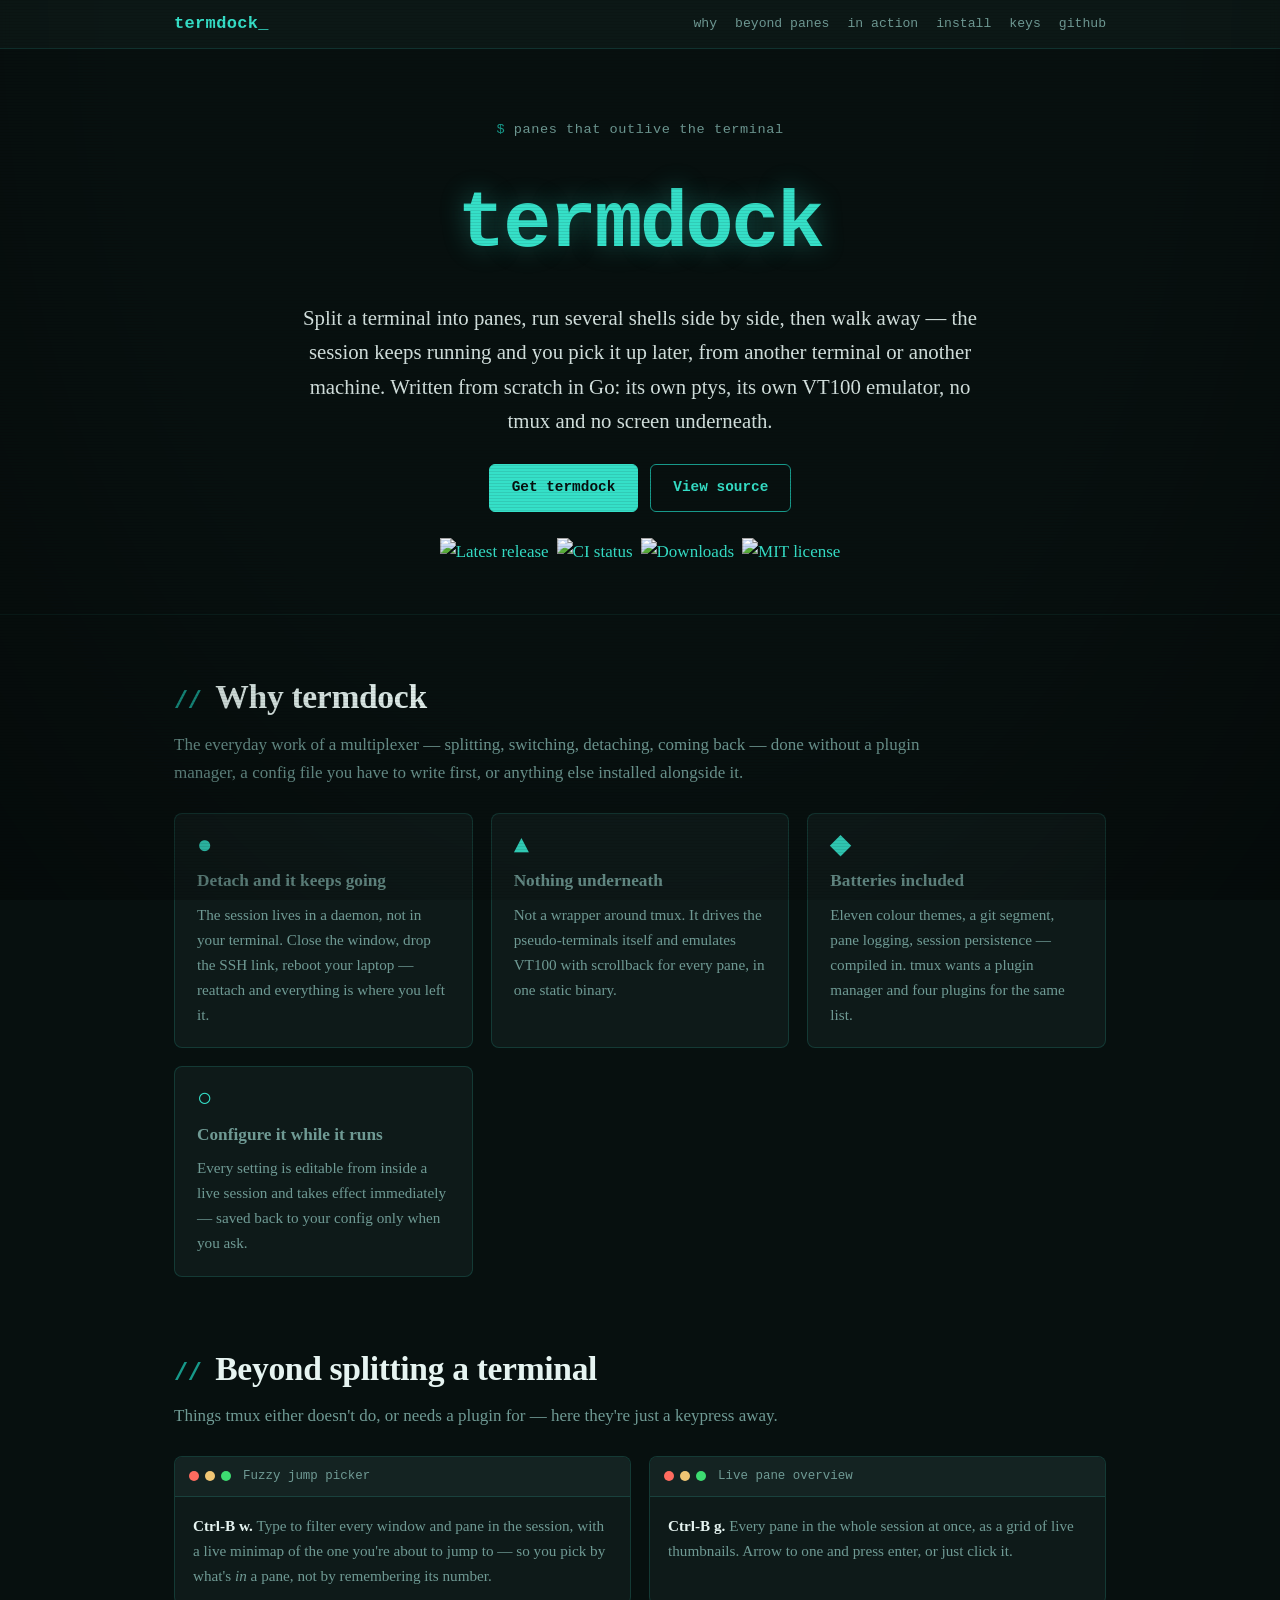
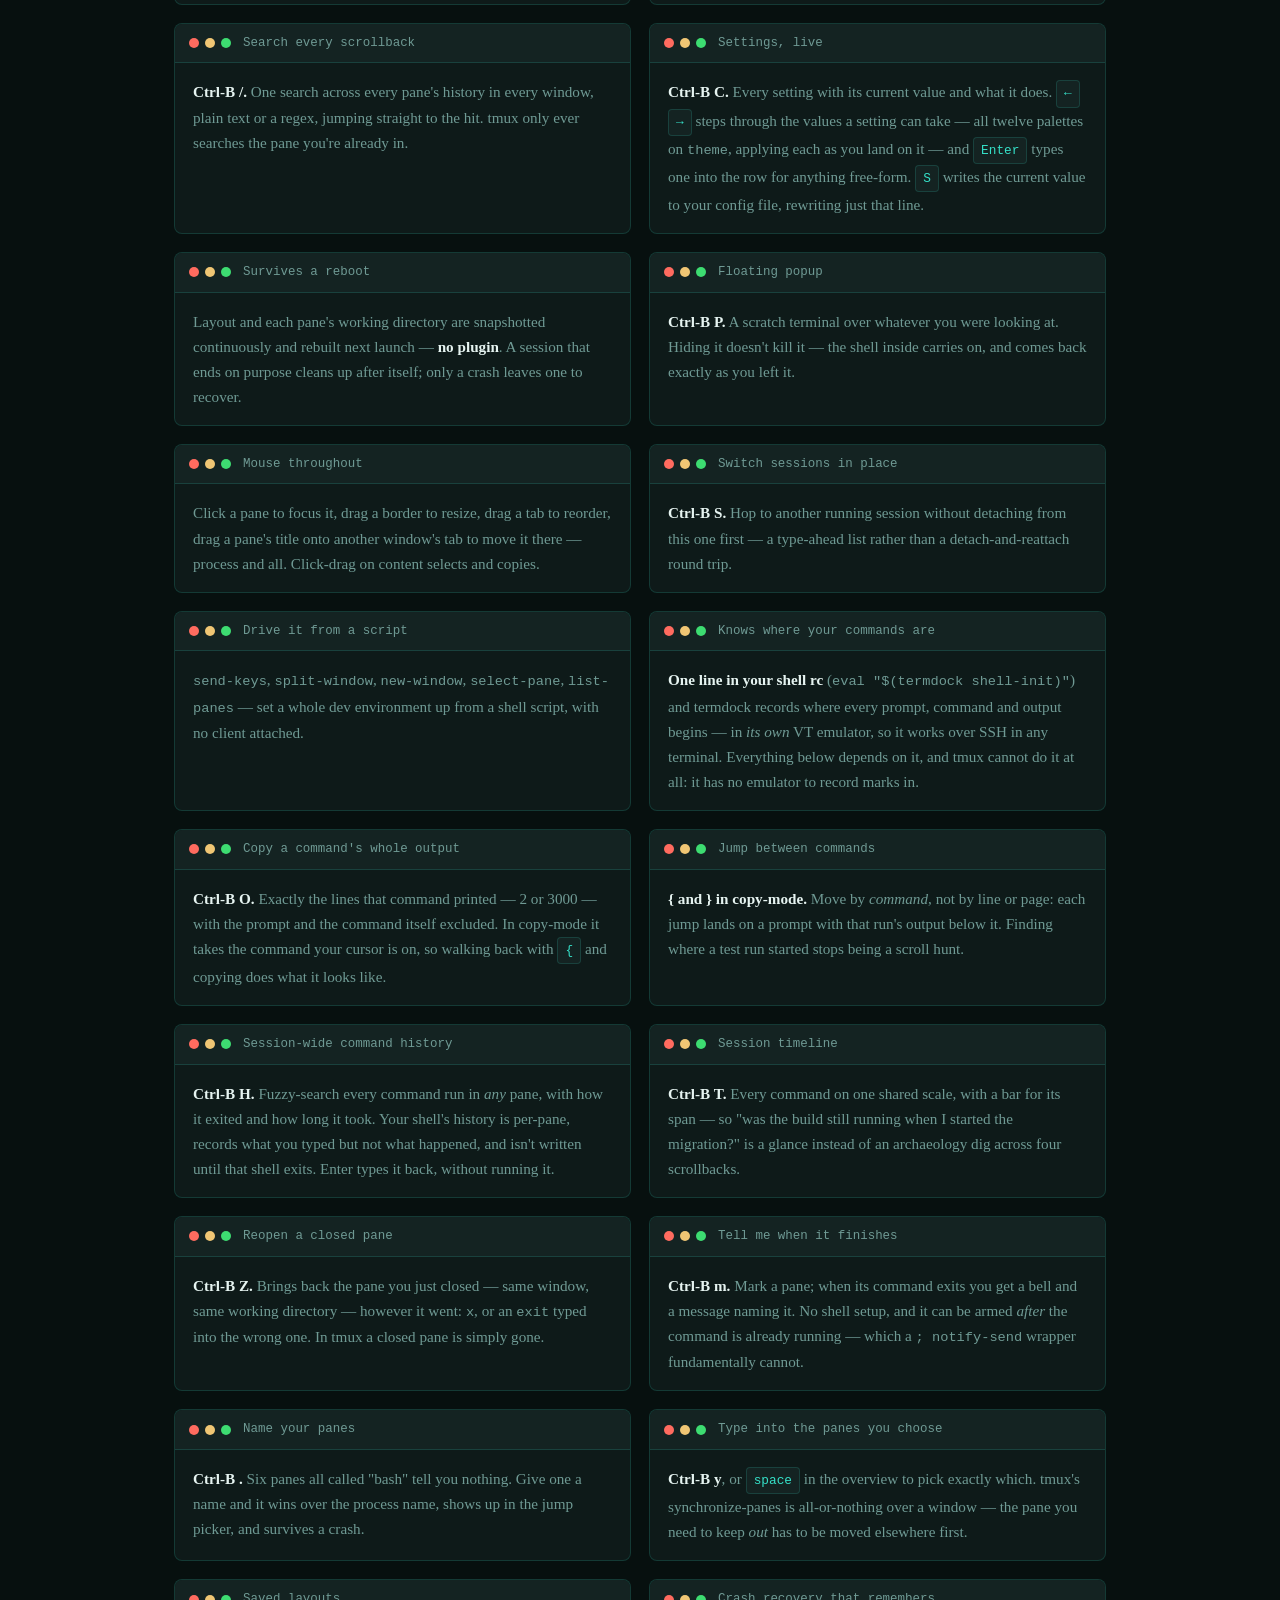
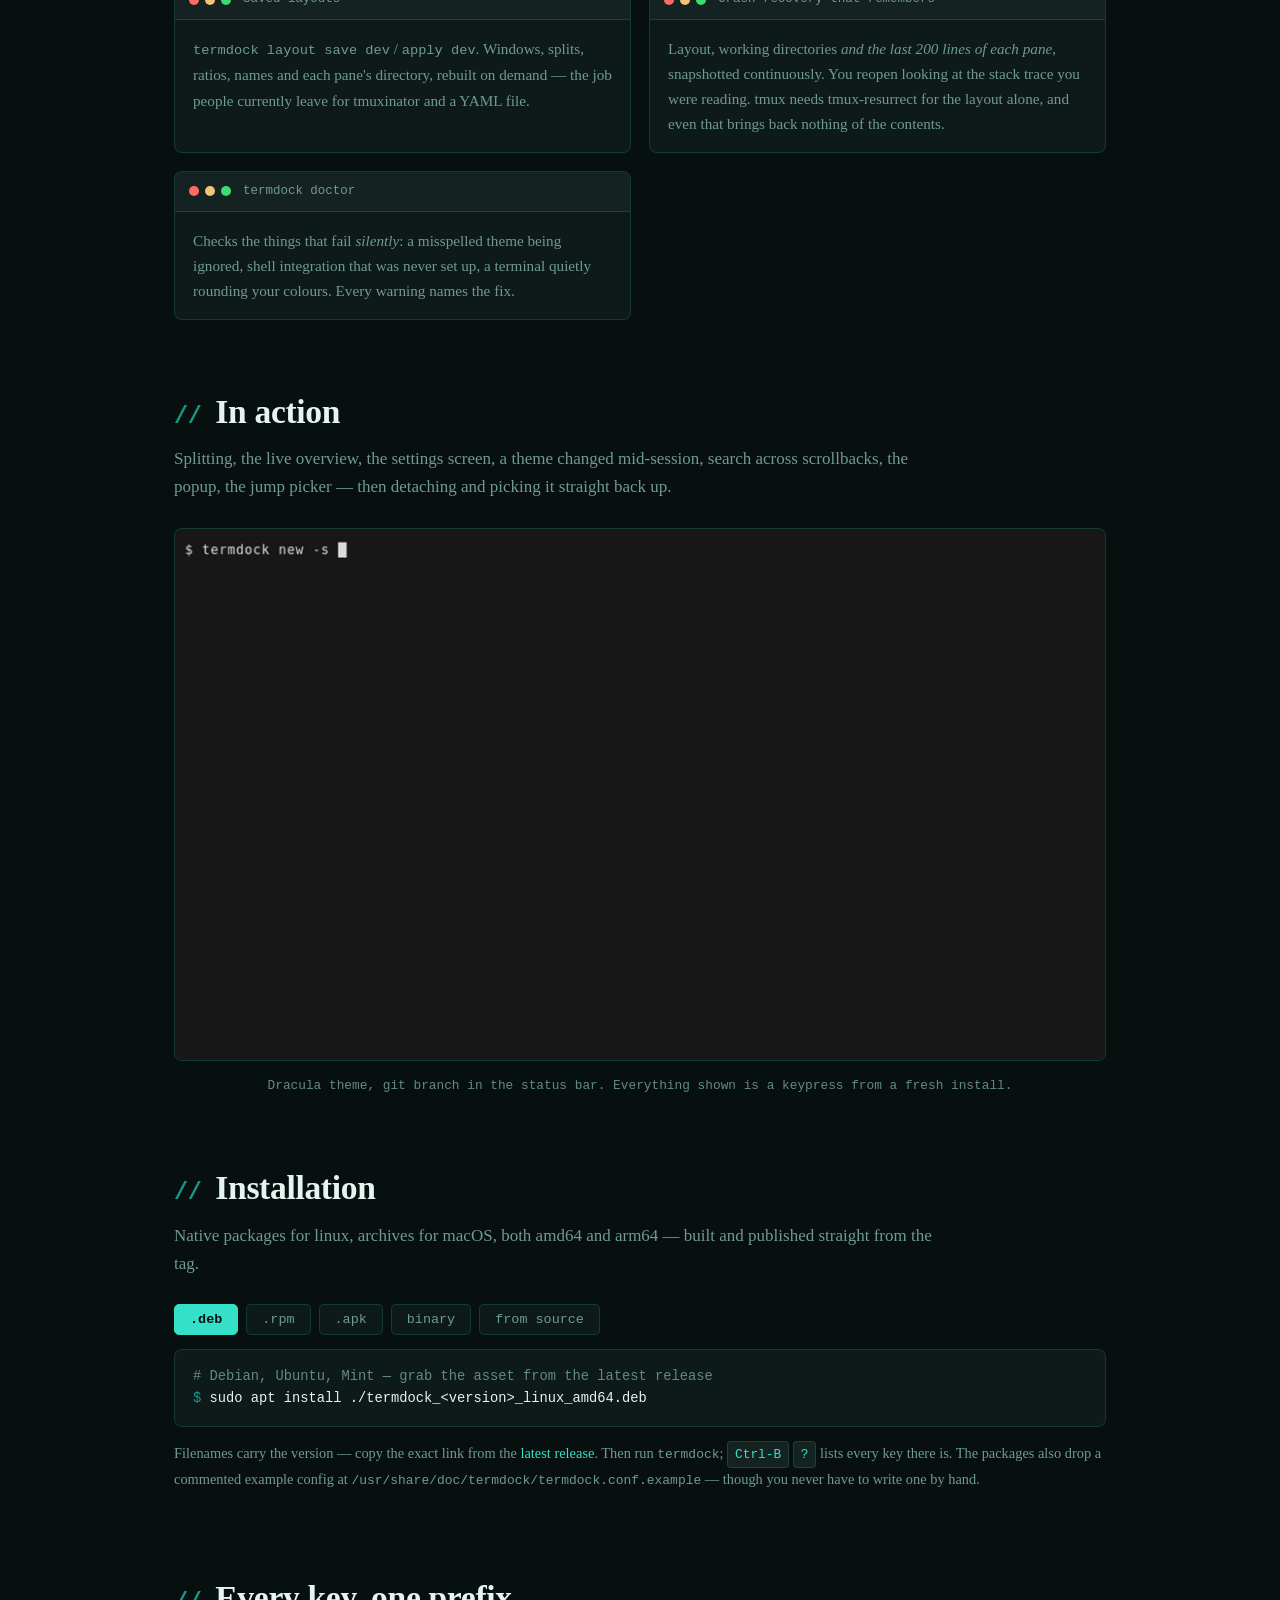
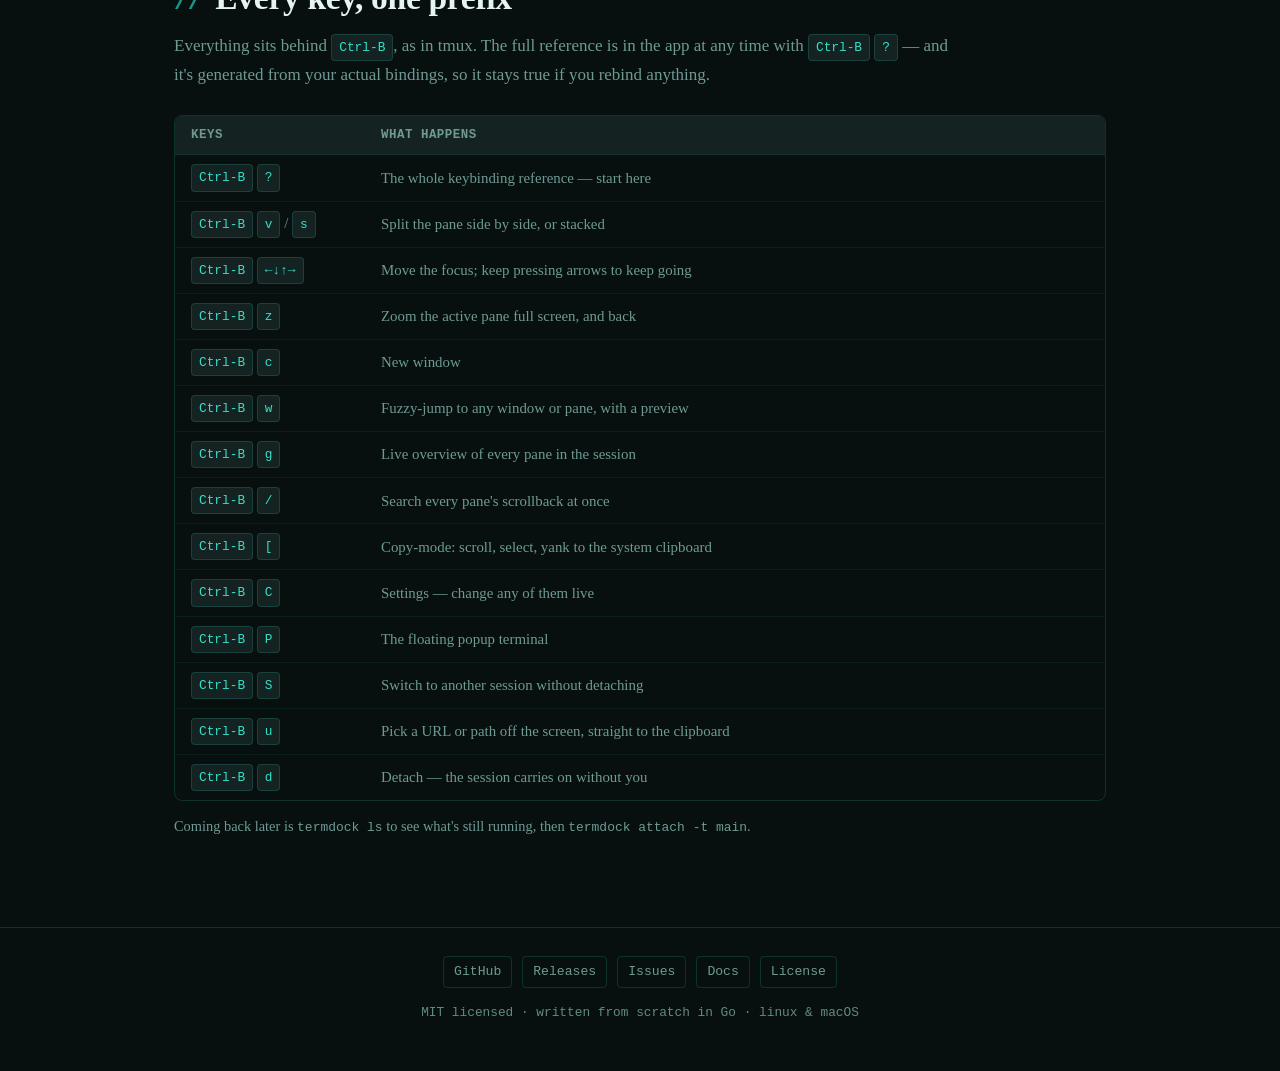
==== docs/index.html @ 96092d39 "Drop the whale, and document everything in the site as well as the README The favicon was 🐳, which i" ====
<!doctype html>
<html lang="en">
<head>
<meta charset="utf-8">
<meta name="viewport" content="width=device-width, initial-scale=1">
<title>termdock — panes that outlive the terminal</title>
<meta name="description" content="A terminal multiplexer in the tmux/screen tradition, written from scratch in Go. Split into panes, detach, reattach from anywhere — with a fuzzy pane picker, a live overview, search across every scrollback and settings you can change while it runs.">
<meta property="og:title" content="termdock">
<meta property="og:description" content="Panes that outlive the terminal. A multiplexer written from scratch in Go — no tmux, no screen.">
<meta property="og:type" content="website">
<meta property="og:url" content="https://padovanl.github.io/termdock/">
<meta property="og:image" content="https://padovanl.github.io/termdock/demo.gif">
<meta name="theme-color" content="#07100f">
<!-- A pane layout, drawn the way termdock draws one: an outer border,
     one vertical split, one horizontal split in the right half. Replaces
     the whale, which is Docker's mark and not ours to borrow. -->
<link rel="icon" href="data:image/svg+xml,<svg xmlns='http://www.w3.org/2000/svg' viewBox='0 0 32 32'><rect x='2.5' y='2.5' width='27' height='27' rx='3' fill='none' stroke='%2335e0c8' stroke-width='2.4'/><path d='M16 3.5 V28.5 M16 13 H28.5' stroke='%2335e0c8' stroke-width='2.4' stroke-linecap='round'/></svg>">
<style>
  :root {
    --ink: #07100f;
    --ink-raised: #0e1a19;
    --ink-raised-2: #142322;
    --parchment: #e6f4f1;
    --rust: #6f9a94;
    --rust-dim: #628a85;
    /* The tube. pkgtui's is amber (#ffb000); this one is the other
       classic phosphor, and matches termdock's own default accent. */
    --phosphor: #35e0c8;
    --phosphor-dim: #17998a;
    --hairline: rgba(53, 224, 200, 0.16);
    --hairline-soft: rgba(53, 224, 200, 0.07);
    --term-green: #3ddc71;
    --term-yellow: #f0c674;
    --term-red: #ff6b5f;
    --term-purple: #bd93f9;
    --mono: ui-monospace, "SF Mono", "Cascadia Code", "JetBrains Mono", "Fira Code", Consolas, "Liberation Mono", Menlo, monospace;
    --serif: "Iowan Old Style", "Palatino Linotype", "Book Antiqua", Georgia, "Liberation Serif", serif;
  }

  * { box-sizing: border-box; }
  html { -webkit-text-size-adjust: 100%; scroll-behavior: smooth; }
  body {
    margin: 0;
    background: var(--ink);
    color: var(--parchment);
    font-family: var(--serif);
    font-size: 17px;
    line-height: 1.65;
    overflow-x: hidden;
  }

  /* Scanlines and a vignette, over everything, catching nothing. */
  .crt-veil {
    position: fixed;
    inset: 0;
    pointer-events: none;
    z-index: 50;
    background:
      repeating-linear-gradient(to bottom, rgba(0,0,0,0.09) 0px, rgba(0,0,0,0.09) 1px, transparent 1px, transparent 3px),
      radial-gradient(ellipse at 50% 0%, transparent 55%, rgba(0,0,0,0.35) 100%);
    mix-blend-mode: multiply;
  }
  @media (prefers-reduced-motion: reduce) { html { scroll-behavior: auto; } }

  a { color: var(--phosphor); text-decoration: none; }
  a:hover { text-decoration: underline; }
  .wrap { max-width: 980px; margin: 0 auto; padding: 0 24px; }

  /* --- topbar --- */
  .topbar {
    position: sticky; top: 0; z-index: 40;
    background: rgba(14, 26, 25, .88);
    border-bottom: 1px solid var(--hairline);
    backdrop-filter: blur(6px);
  }
  .topbar-inner {
    max-width: 980px; margin: 0 auto; padding: 10px 24px;
    display: flex; align-items: center; gap: 20px;
  }
  .brand { font-family: var(--mono); font-weight: 700; color: var(--phosphor); letter-spacing: .02em; }
  .brand .cursor { animation: blink 1.2s steps(1) infinite; }
  @keyframes blink { 50% { opacity: 0; } }
  @media (prefers-reduced-motion: reduce) { .brand .cursor { animation: none; } }
  .navlinks { display: flex; gap: 18px; margin-left: auto; flex-wrap: wrap; }
  .navlinks a { font-family: var(--mono); font-size: .82rem; color: var(--rust); }
  .navlinks a:hover { color: var(--phosphor); text-decoration: none; }
  @media (max-width: 620px) { .navlinks a[data-optional] { display: none; } }

  /* --- hero --- */
  .hero { padding: 70px 0 48px; border-bottom: 1px solid var(--hairline-soft); }
  .hero-inner { max-width: 980px; margin: 0 auto; padding: 0 24px; text-align: center; }
  .eyebrow {
    font-family: var(--mono); color: var(--rust);
    font-size: .85rem; letter-spacing: .04em; margin: 0 0 18px;
  }
  .eyebrow::before { content: "$ "; color: var(--phosphor-dim); }
  h1 {
    font-family: var(--mono);
    font-size: clamp(3rem, 11vw, 5rem);
    margin: 0 0 .12em; letter-spacing: -.03em; font-weight: 700;
    color: var(--phosphor);
    text-shadow: 0 0 26px rgba(53, 224, 200, .35);
  }
  .hero-lede {
    font-size: clamp(1.05rem, 2.4vw, 1.3rem);
    color: var(--parchment); opacity: .92;
    max-width: 34em; margin: 0 auto 26px;
  }
  .cta { display: flex; gap: 12px; justify-content: center; flex-wrap: wrap; margin-bottom: 26px; }
  .btn {
    font-family: var(--mono); font-size: .9rem; font-weight: 600;
    padding: 11px 22px; border-radius: 6px; border: 1px solid var(--phosphor-dim);
    display: inline-block;
  }
  .btn.primary { background: var(--phosphor); color: var(--ink); border-color: var(--phosphor); }
  .btn.primary:hover { filter: brightness(1.12); text-decoration: none; }
  .btn.secondary { color: var(--phosphor); background: transparent; }
  .btn.secondary:hover { background: var(--hairline-soft); text-decoration: none; }
  .chips { display: flex; gap: 8px; justify-content: center; flex-wrap: wrap; }
  .chips img { height: 20px; }

  /* --- sections --- */
  .section { padding: 54px 0 10px; }
  h2 {
    font-family: var(--serif); font-size: clamp(1.6rem, 4vw, 2.1rem);
    margin: 0 0 6px; letter-spacing: -.01em;
  }
  h2::before { content: "// "; font-family: var(--mono); color: var(--phosphor-dim); font-size: .7em; }
  .section-lede { color: var(--rust); margin: 0 0 26px; max-width: 46em; }

  .cards { display: grid; grid-template-columns: repeat(auto-fit, minmax(260px, 1fr)); gap: 18px; }
  .card {
    background: var(--ink-raised); border: 1px solid var(--hairline);
    border-radius: 8px; padding: 20px 22px;
  }
  .card h3 { font-family: var(--mono); font-size: 1.6rem; margin: 0 0 8px; color: var(--phosphor); line-height: 1; }
  .card .card-title { font-family: var(--serif); font-size: 1.08rem; font-weight: 700; margin: 0 0 6px; }
  .card p { margin: 0; font-size: .95rem; color: var(--rust); }

  /* --- terminal windows --- */
  .feature-grid { display: grid; grid-template-columns: repeat(auto-fit, minmax(300px, 1fr)); gap: 18px; }
  .feature-window {
    background: var(--ink-raised); border: 1px solid var(--hairline);
    border-radius: 8px; overflow: hidden;
  }
  .term-titlebar {
    display: flex; align-items: center; gap: 8px;
    padding: 9px 14px; background: var(--ink-raised-2);
    border-bottom: 1px solid var(--hairline);
    font-family: var(--mono); font-size: .78rem; color: var(--rust);
  }
  .term-dots { display: flex; gap: 6px; margin-right: 4px; }
  .term-dots i { width: 10px; height: 10px; border-radius: 50%; display: block; }
  .term-dots i:nth-child(1) { background: var(--term-red); }
  .term-dots i:nth-child(2) { background: var(--term-yellow); }
  .term-dots i:nth-child(3) { background: var(--term-green); }
  .feature-window-body { padding: 16px 18px; font-size: .95rem; color: var(--rust); }
  .feature-window-body strong { color: var(--parchment); font-weight: 600; }

  /* --- demo --- */
  .demo-frame {
    background: var(--ink-raised); border: 1px solid var(--hairline);
    border-radius: 8px; overflow: hidden; margin-bottom: 14px;
  }
  .demo-frame img { width: 100%; height: auto; display: block; }
  .demo-caption { font-family: var(--mono); font-size: .8rem; color: var(--rust-dim); text-align: center; margin: 0; }

  /* --- install --- */
  .install-tabs { display: flex; gap: 8px; flex-wrap: wrap; margin-bottom: 14px; }
  .install-tab {
    font-family: var(--mono); font-size: .84rem;
    padding: 7px 15px; border-radius: 5px; cursor: pointer;
    background: var(--ink-raised); color: var(--rust);
    border: 1px solid var(--hairline);
  }
  .install-tab:hover { color: var(--phosphor); }
  .install-tab[aria-selected="true"] { background: var(--phosphor); color: var(--ink); border-color: var(--phosphor); font-weight: 700; }
  .install-tab:focus-visible { outline: 2px solid var(--phosphor); outline-offset: 3px; }
  .install-panel {
    background: var(--ink-raised); border: 1px solid var(--hairline);
    border-radius: 8px; overflow: hidden;
  }
  .install-panel[hidden] { display: none; }
  pre {
    margin: 0; padding: 16px 18px; overflow-x: auto;
    font-family: var(--mono); font-size: .86rem; line-height: 1.6;
    color: var(--parchment);
  }
  pre .comment { color: var(--rust-dim); }
  pre .prompt { color: var(--phosphor-dim); }
  code { font-family: var(--mono); font-size: .9em; }
  .install-note { font-size: .9rem; color: var(--rust); margin-top: 14px; }

  /* --- keys --- */
  .keys { border: 1px solid var(--hairline); border-radius: 8px; overflow: hidden; }
  table { border-collapse: collapse; width: 100%; font-size: .93rem; }
  th, td { text-align: left; padding: 9px 16px; border-bottom: 1px solid var(--hairline-soft); }
  th { background: var(--ink-raised-2); font-family: var(--mono); font-size: .78rem; color: var(--rust); font-weight: 600; letter-spacing: .04em; text-transform: uppercase; }
  tr:last-child td { border-bottom: 0; }
  td:first-child { width: 190px; white-space: nowrap; }
  td { color: var(--rust); }
  .k {
    font-family: var(--mono); font-size: .8rem;
    background: var(--ink-raised-2); color: var(--phosphor);
    border: 1px solid var(--hairline); border-radius: 4px;
    padding: 2px 7px; display: inline-block;
  }
  .keys-scroll { overflow-x: auto; }

  /* --- footer --- */
  footer { margin-top: 64px; border-top: 1px solid var(--hairline); padding: 28px 0 48px; text-align: center; }
  .foot-chips { display: flex; gap: 10px; justify-content: center; flex-wrap: wrap; margin-bottom: 14px; }
  .foot-chip {
    font-family: var(--mono); font-size: .82rem; color: var(--rust);
    padding: 4px 10px; border-radius: 4px; border: 1px solid var(--hairline);
  }
  .foot-chip:hover { color: var(--phosphor); text-decoration: none; }
  .foot-note { font-family: var(--mono); font-size: .8rem; color: var(--rust-dim); margin: 0; }
</style>
</head>
<body>
<div class="crt-veil" aria-hidden="true"></div>

<header class="topbar">
  <div class="topbar-inner">
    <span class="brand">termdock<span class="cursor">_</span></span>
    <nav class="navlinks">
      <a href="#why">why</a>
      <a href="#beyond" data-optional>beyond panes</a>
      <a href="#action">in action</a>
      <a href="#install">install</a>
      <a href="#keys" data-optional>keys</a>
      <a href="https://github.com/padovanl/termdock">github</a>
    </nav>
  </div>
</header>

<header class="hero">
  <div class="hero-inner">
    <p class="eyebrow">panes that outlive the terminal</p>
    <h1>termdock</h1>
    <p class="hero-lede">
      Split a terminal into panes, run several shells side by side, then walk
      away — the session keeps running and you pick it up later, from another
      terminal or another machine. Written from scratch in Go: its own ptys,
      its own VT100 emulator, no tmux and no screen underneath.
    </p>
    <div class="cta">
      <a class="btn primary" href="#install">Get termdock</a>
      <a class="btn secondary" href="https://github.com/padovanl/termdock">View source</a>
    </div>
    <div class="chips">
      <a href="https://github.com/padovanl/termdock/releases/latest"><img src="https://img.shields.io/github/v/release/padovanl/termdock?label=release&color=35e0c8&labelColor=0e1a19" alt="Latest release"></a>
      <a href="https://github.com/padovanl/termdock/actions/workflows/ci.yml"><img src="https://img.shields.io/github/actions/workflow/status/padovanl/termdock/ci.yml?branch=master&label=ci&color=35e0c8&labelColor=0e1a19" alt="CI status"></a>
      <a href="https://github.com/padovanl/termdock/releases"><img src="https://img.shields.io/github/downloads/padovanl/termdock/total?label=downloads&color=35e0c8&labelColor=0e1a19" alt="Downloads"></a>
      <a href="https://github.com/padovanl/termdock/blob/master/LICENSE"><img src="https://img.shields.io/badge/license-MIT-35e0c8?labelColor=0e1a19" alt="MIT license"></a>
    </div>
  </div>
</header>

<div class="wrap">

<section class="section" id="why">
  <h2>Why termdock</h2>
  <p class="section-lede">
    The everyday work of a multiplexer — splitting, switching, detaching,
    coming back — done without a plugin manager, a config file you have to
    write first, or anything else installed alongside it.
  </p>
  <div class="cards">
    <div class="card">
      <h3>●</h3>
      <p class="card-title">Detach and it keeps going</p>
      <p>The session lives in a daemon, not in your terminal. Close the window, drop the SSH link, reboot your laptop — reattach and everything is where you left it.</p>
    </div>
    <div class="card">
      <h3>▲</h3>
      <p class="card-title">Nothing underneath</p>
      <p>Not a wrapper around tmux. It drives the pseudo-terminals itself and emulates VT100 with scrollback for every pane, in one static binary.</p>
    </div>
    <div class="card">
      <h3>◆</h3>
      <p class="card-title">Batteries included</p>
      <p>Eleven colour themes, a git segment, pane logging, session persistence — compiled in. tmux wants a plugin manager and four plugins for the same list.</p>
    </div>
    <div class="card">
      <h3>○</h3>
      <p class="card-title">Configure it while it runs</p>
      <p>Every setting is editable from inside a live session and takes effect immediately — saved back to your config only when you ask.</p>
    </div>
  </div>
</section>

<section class="section" id="beyond">
  <h2>Beyond splitting a terminal</h2>
  <p class="section-lede">
    Things tmux either doesn't do, or needs a plugin for — here they're just
    a keypress away.
  </p>
  <div class="feature-grid">

    <div class="feature-window">
      <div class="term-titlebar"><span class="term-dots"><i></i><i></i><i></i></span>Fuzzy jump picker</div>
      <div class="feature-window-body">
        <strong>Ctrl-B w.</strong> Type to filter every window and pane in the
        session, with a live minimap of the one you're about to jump to —
        so you pick by what's <em>in</em> a pane, not by remembering its number.
      </div>
    </div>

    <div class="feature-window">
      <div class="term-titlebar"><span class="term-dots"><i></i><i></i><i></i></span>Live pane overview</div>
      <div class="feature-window-body">
        <strong>Ctrl-B g.</strong> Every pane in the whole session at once, as
        a grid of live thumbnails. Arrow to one and press enter, or just click it.
      </div>
    </div>

    <div class="feature-window">
      <div class="term-titlebar"><span class="term-dots"><i></i><i></i><i></i></span>Search every scrollback</div>
      <div class="feature-window-body">
        <strong>Ctrl-B /.</strong> One search across every pane's history in
        every window, plain text or a regex, jumping straight to the hit.
        tmux only ever searches the pane you're already in.
      </div>
    </div>

    <div class="feature-window">
      <div class="term-titlebar"><span class="term-dots"><i></i><i></i><i></i></span>Settings, live</div>
      <div class="feature-window-body">
        <strong>Ctrl-B C.</strong> Every setting with its current value and
        what it does. <span class="k">←</span><span class="k">→</span> steps
        through the values a setting can take — all twelve palettes on
        <code>theme</code>, applying each as you land on it — and
        <span class="k">Enter</span> types one into the row for anything
        free-form. <span class="k">S</span> writes the current value to your
        config file, rewriting just that line.
      </div>
    </div>

    <div class="feature-window">
      <div class="term-titlebar"><span class="term-dots"><i></i><i></i><i></i></span>Survives a reboot</div>
      <div class="feature-window-body">
        Layout and each pane's working directory are snapshotted continuously
        and rebuilt next launch — <strong>no plugin</strong>. A session that
        ends on purpose cleans up after itself; only a crash leaves one to recover.
      </div>
    </div>

    <div class="feature-window">
      <div class="term-titlebar"><span class="term-dots"><i></i><i></i><i></i></span>Floating popup</div>
      <div class="feature-window-body">
        <strong>Ctrl-B P.</strong> A scratch terminal over whatever you were
        looking at. Hiding it doesn't kill it — the shell inside carries on,
        and comes back exactly as you left it.
      </div>
    </div>

    <div class="feature-window">
      <div class="term-titlebar"><span class="term-dots"><i></i><i></i><i></i></span>Mouse throughout</div>
      <div class="feature-window-body">
        Click a pane to focus it, drag a border to resize, drag a tab to
        reorder, drag a pane's title onto another window's tab to move it
        there — process and all. Click-drag on content selects and copies.
      </div>
    </div>

    <div class="feature-window">
      <div class="term-titlebar"><span class="term-dots"><i></i><i></i><i></i></span>Switch sessions in place</div>
      <div class="feature-window-body">
        <strong>Ctrl-B S.</strong> Hop to another running session without
        detaching from this one first — a type-ahead list rather than a
        detach-and-reattach round trip.
      </div>
    </div>

    <div class="feature-window">
      <div class="term-titlebar"><span class="term-dots"><i></i><i></i><i></i></span>Drive it from a script</div>
      <div class="feature-window-body">
        <code>send-keys</code>, <code>split-window</code>,
        <code>new-window</code>, <code>select-pane</code>,
        <code>list-panes</code> — set a whole dev environment up from a shell
        script, with no client attached.
      </div>
    </div>

    <div class="feature-window">
      <div class="term-titlebar"><span class="term-dots"><i></i><i></i><i></i></span>Knows where your commands are</div>
      <div class="feature-window-body">
        <strong>One line in your shell rc</strong> (<code>eval "$(termdock shell-init)"</code>)
        and termdock records where every prompt, command and output begins —
        in <em>its own</em> VT emulator, so it works over SSH in any terminal.
        Everything below depends on it, and tmux cannot do it at all: it has
        no emulator to record marks in.
      </div>
    </div>

    <div class="feature-window">
      <div class="term-titlebar"><span class="term-dots"><i></i><i></i><i></i></span>Copy a command's whole output</div>
      <div class="feature-window-body">
        <strong>Ctrl-B O.</strong> Exactly the lines that command printed —
        2 or 3000 — with the prompt and the command itself excluded. In
        copy-mode it takes the command your cursor is on, so walking back
        with <span class="k">{</span> and copying does what it looks like.
      </div>
    </div>

    <div class="feature-window">
      <div class="term-titlebar"><span class="term-dots"><i></i><i></i><i></i></span>Jump between commands</div>
      <div class="feature-window-body">
        <strong>{ and } in copy-mode.</strong> Move by <em>command</em>, not by
        line or page: each jump lands on a prompt with that run's output
        below it. Finding where a test run started stops being a scroll hunt.
      </div>
    </div>

    <div class="feature-window">
      <div class="term-titlebar"><span class="term-dots"><i></i><i></i><i></i></span>Session-wide command history</div>
      <div class="feature-window-body">
        <strong>Ctrl-B H.</strong> Fuzzy-search every command run in <em>any</em>
        pane, with how it exited and how long it took. Your shell's history is
        per-pane, records what you typed but not what happened, and isn't
        written until that shell exits. Enter types it back, without running it.
      </div>
    </div>

    <div class="feature-window">
      <div class="term-titlebar"><span class="term-dots"><i></i><i></i><i></i></span>Session timeline</div>
      <div class="feature-window-body">
        <strong>Ctrl-B T.</strong> Every command on one shared scale, with a bar
        for its span — so "was the build still running when I started the
        migration?" is a glance instead of an archaeology dig across four
        scrollbacks.
      </div>
    </div>

    <div class="feature-window">
      <div class="term-titlebar"><span class="term-dots"><i></i><i></i><i></i></span>Reopen a closed pane</div>
      <div class="feature-window-body">
        <strong>Ctrl-B Z.</strong> Brings back the pane you just closed — same
        window, same working directory — however it went: <code>x</code>, or
        an <code>exit</code> typed into the wrong one. In tmux a closed pane
        is simply gone.
      </div>
    </div>

    <div class="feature-window">
      <div class="term-titlebar"><span class="term-dots"><i></i><i></i><i></i></span>Tell me when it finishes</div>
      <div class="feature-window-body">
        <strong>Ctrl-B m.</strong> Mark a pane; when its command exits you get a
        bell and a message naming it. No shell setup, and it can be armed
        <em>after</em> the command is already running — which a
        <code>; notify-send</code> wrapper fundamentally cannot.
      </div>
    </div>

    <div class="feature-window">
      <div class="term-titlebar"><span class="term-dots"><i></i><i></i><i></i></span>Name your panes</div>
      <div class="feature-window-body">
        <strong>Ctrl-B .</strong> Six panes all called "bash" tell you nothing.
        Give one a name and it wins over the process name, shows up in the
        jump picker, and survives a crash.
      </div>
    </div>

    <div class="feature-window">
      <div class="term-titlebar"><span class="term-dots"><i></i><i></i><i></i></span>Type into the panes you choose</div>
      <div class="feature-window-body">
        <strong>Ctrl-B y</strong>, or <span class="k">space</span> in the overview
        to pick exactly which. tmux's synchronize-panes is all-or-nothing over
        a window — the pane you need to keep <em>out</em> has to be moved
        elsewhere first.
      </div>
    </div>

    <div class="feature-window">
      <div class="term-titlebar"><span class="term-dots"><i></i><i></i><i></i></span>Saved layouts</div>
      <div class="feature-window-body">
        <code>termdock layout save dev</code> / <code>apply dev</code>. Windows,
        splits, ratios, names and each pane's directory, rebuilt on demand —
        the job people currently leave for tmuxinator and a YAML file.
      </div>
    </div>

    <div class="feature-window">
      <div class="term-titlebar"><span class="term-dots"><i></i><i></i><i></i></span>Crash recovery that remembers</div>
      <div class="feature-window-body">
        Layout, working directories <em>and the last 200 lines of each pane</em>,
        snapshotted continuously. You reopen looking at the stack trace you
        were reading. tmux needs tmux-resurrect for the layout alone, and even
        that brings back nothing of the contents.
      </div>
    </div>

    <div class="feature-window">
      <div class="term-titlebar"><span class="term-dots"><i></i><i></i><i></i></span>termdock doctor</div>
      <div class="feature-window-body">
        Checks the things that fail <em>silently</em>: a misspelled theme being
        ignored, shell integration that was never set up, a terminal quietly
        rounding your colours. Every warning names the fix.
      </div>
    </div>

  </div>
</section>

<section class="section" id="action">
  <h2>In action</h2>
  <p class="section-lede">
    Splitting, the live overview, the settings screen, a theme changed
    mid-session, search across scrollbacks, the popup, the jump picker —
    then detaching and picking it straight back up.
  </p>
  <figure class="demo-frame" style="margin:0 0 14px">
    <img src="demo.gif" width="960" height="549" alt="A termdock session: splitting into panes, the live pane overview, the settings screen, a theme changed live, scrollback search, the floating popup and the jump picker, then detaching and reattaching" loading="lazy">
  </figure>
  <p class="demo-caption">Dracula theme, git branch in the status bar. Everything shown is a keypress from a fresh install.</p>
</section>

<section class="section" id="install">
  <h2>Installation</h2>
  <p class="section-lede">
    Native packages for linux, archives for macOS, both amd64 and arm64 —
    built and published straight from the tag.
  </p>

  <div class="install-tabs" role="tablist" aria-label="Installation method">
    <button class="install-tab" role="tab" id="tab-deb" aria-controls="panel-deb" aria-selected="true">.deb</button>
    <button class="install-tab" role="tab" id="tab-rpm" aria-controls="panel-rpm" aria-selected="false">.rpm</button>
    <button class="install-tab" role="tab" id="tab-apk" aria-controls="panel-apk" aria-selected="false">.apk</button>
    <button class="install-tab" role="tab" id="tab-bin" aria-controls="panel-bin" aria-selected="false">binary</button>
    <button class="install-tab" role="tab" id="tab-src" aria-controls="panel-src" aria-selected="false">from source</button>
  </div>

  <div class="install-panel" id="panel-deb" role="tabpanel" aria-labelledby="tab-deb">
<pre><span class="comment"># Debian, Ubuntu, Mint — grab the asset from the latest release</span>
<span class="prompt">$</span> sudo apt install ./termdock_&lt;version&gt;_linux_amd64.deb</pre>
  </div>
  <div class="install-panel" id="panel-rpm" role="tabpanel" aria-labelledby="tab-rpm" hidden>
<pre><span class="comment"># Fedora, RHEL, openSUSE</span>
<span class="prompt">$</span> sudo dnf install ./termdock_&lt;version&gt;_linux_amd64.rpm</pre>
  </div>
  <div class="install-panel" id="panel-apk" role="tabpanel" aria-labelledby="tab-apk" hidden>
<pre><span class="comment"># Alpine</span>
<span class="prompt">$</span> sudo apk add --allow-untrusted ./termdock_&lt;version&gt;_linux_amd64.apk</pre>
  </div>
  <div class="install-panel" id="panel-bin" role="tabpanel" aria-labelledby="tab-bin" hidden>
<pre><span class="comment"># anything else, including macOS — one static binary, no runtime deps</span>
<span class="prompt">$</span> tar xf termdock_&lt;version&gt;_linux_amd64.tar.gz
<span class="prompt">$</span> sudo install termdock /usr/local/bin/</pre>
  </div>
  <div class="install-panel" id="panel-src" role="tabpanel" aria-labelledby="tab-src" hidden>
<pre><span class="comment"># with Go already installed</span>
<span class="prompt">$</span> go install github.com/padovanl/termdock@latest</pre>
  </div>

  <p class="install-note">
    Filenames carry the version — copy the exact link from the
    <a href="https://github.com/padovanl/termdock/releases/latest">latest release</a>.
    Then run <code>termdock</code>; <span class="k">Ctrl-B</span> <span class="k">?</span>
    lists every key there is. The packages also drop a commented example config at
    <code>/usr/share/doc/termdock/termdock.conf.example</code> — though you never
    have to write one by hand.
  </p>
</section>

<section class="section" id="keys">
  <h2>Every key, one prefix</h2>
  <p class="section-lede">
    Everything sits behind <span class="k">Ctrl-B</span>, as in tmux. The full
    reference is in the app at any time with
    <span class="k">Ctrl-B</span> <span class="k">?</span> — and it's generated
    from your actual bindings, so it stays true if you rebind anything.
  </p>
  <div class="keys keys-scroll">
    <table>
      <thead><tr><th>Keys</th><th>What happens</th></tr></thead>
      <tbody>
        <tr><td><span class="k">Ctrl-B</span> <span class="k">?</span></td><td>The whole keybinding reference — start here</td></tr>
        <tr><td><span class="k">Ctrl-B</span> <span class="k">v</span> / <span class="k">s</span></td><td>Split the pane side by side, or stacked</td></tr>
        <tr><td><span class="k">Ctrl-B</span> <span class="k">←↓↑→</span></td><td>Move the focus; keep pressing arrows to keep going</td></tr>
        <tr><td><span class="k">Ctrl-B</span> <span class="k">z</span></td><td>Zoom the active pane full screen, and back</td></tr>
        <tr><td><span class="k">Ctrl-B</span> <span class="k">c</span></td><td>New window</td></tr>
        <tr><td><span class="k">Ctrl-B</span> <span class="k">w</span></td><td>Fuzzy-jump to any window or pane, with a preview</td></tr>
        <tr><td><span class="k">Ctrl-B</span> <span class="k">g</span></td><td>Live overview of every pane in the session</td></tr>
        <tr><td><span class="k">Ctrl-B</span> <span class="k">/</span></td><td>Search every pane's scrollback at once</td></tr>
        <tr><td><span class="k">Ctrl-B</span> <span class="k">[</span></td><td>Copy-mode: scroll, select, yank to the system clipboard</td></tr>
        <tr><td><span class="k">Ctrl-B</span> <span class="k">C</span></td><td>Settings — change any of them live</td></tr>
        <tr><td><span class="k">Ctrl-B</span> <span class="k">P</span></td><td>The floating popup terminal</td></tr>
        <tr><td><span class="k">Ctrl-B</span> <span class="k">S</span></td><td>Switch to another session without detaching</td></tr>
        <tr><td><span class="k">Ctrl-B</span> <span class="k">u</span></td><td>Pick a URL or path off the screen, straight to the clipboard</td></tr>
        <tr><td><span class="k">Ctrl-B</span> <span class="k">d</span></td><td>Detach — the session carries on without you</td></tr>
      </tbody>
    </table>
  </div>
  <p class="install-note">
    Coming back later is <code>termdock ls</code> to see what's still running,
    then <code>termdock attach -t main</code>.
  </p>
</section>

</div>

<footer>
  <div class="wrap">
    <div class="foot-chips">
      <a class="foot-chip" href="https://github.com/padovanl/termdock">GitHub</a>
      <a class="foot-chip" href="https://github.com/padovanl/termdock/releases">Releases</a>
      <a class="foot-chip" href="https://github.com/padovanl/termdock/issues">Issues</a>
      <a class="foot-chip" href="https://github.com/padovanl/termdock/blob/master/README.md">Docs</a>
      <a class="foot-chip" href="https://github.com/padovanl/termdock/blob/master/LICENSE">License</a>
    </div>
    <p class="foot-note">MIT licensed · written from scratch in Go · linux &amp; macOS</p>
  </div>
</footer>

<script>
  // Tabbed install instructions. Without JS every panel but the first is
  // hidden by the markup, so the .deb one still shows — and the release
  // page linked below covers the rest.
  (function () {
    var tabs = Array.prototype.slice.call(document.querySelectorAll('.install-tab'));
    function select(tab) {
      tabs.forEach(function (t) {
        var panel = document.getElementById(t.getAttribute('aria-controls'));
        var on = t === tab;
        t.setAttribute('aria-selected', on ? 'true' : 'false');
        if (panel) { panel.hidden = !on; }
      });
    }
    tabs.forEach(function (tab, i) {
      tab.addEventListener('click', function () { select(tab); });
      tab.addEventListener('keydown', function (e) {
        var next = e.key === 'ArrowRight' ? i + 1 : e.key === 'ArrowLeft' ? i - 1 : -1;
        if (next < 0 || next >= tabs.length) { return; }
        e.preventDefault();
        tabs[next].focus();
        select(tabs[next]);
      });
    });
  })();
</script>
</body>
</html>
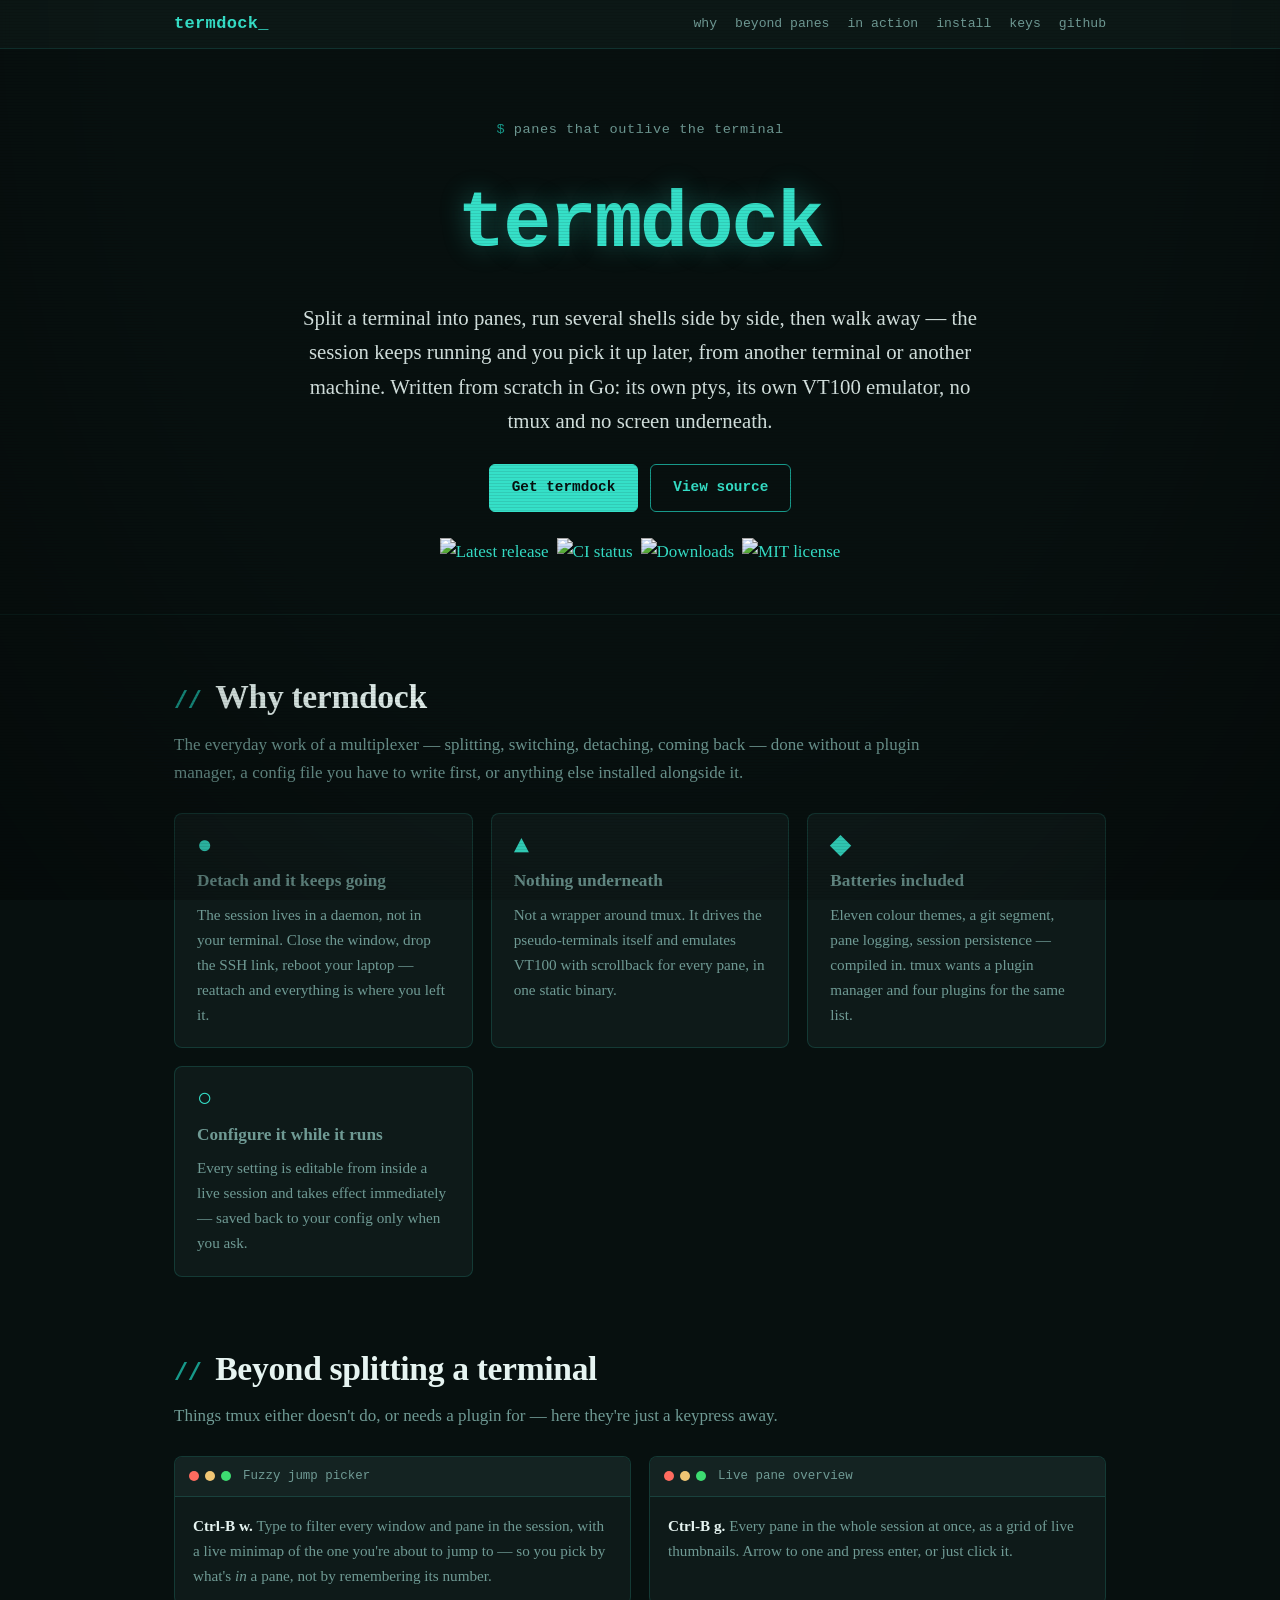
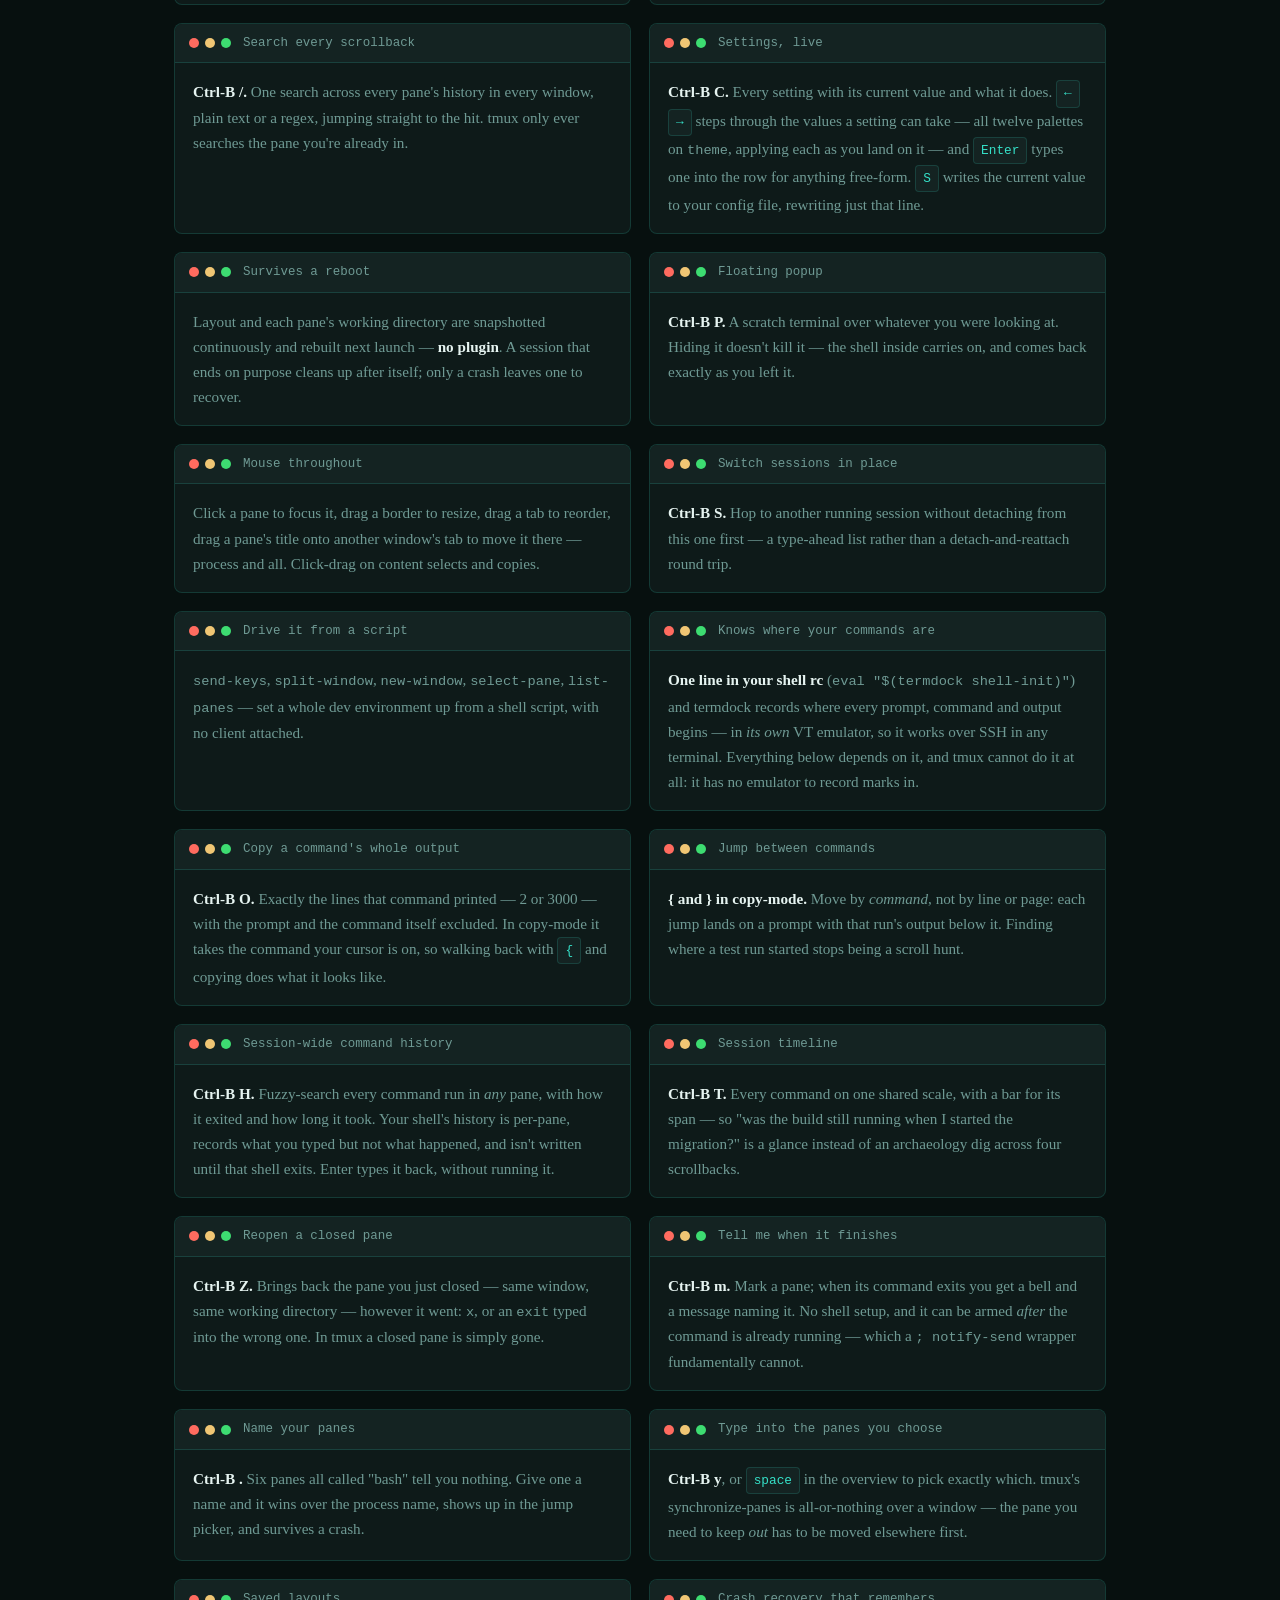
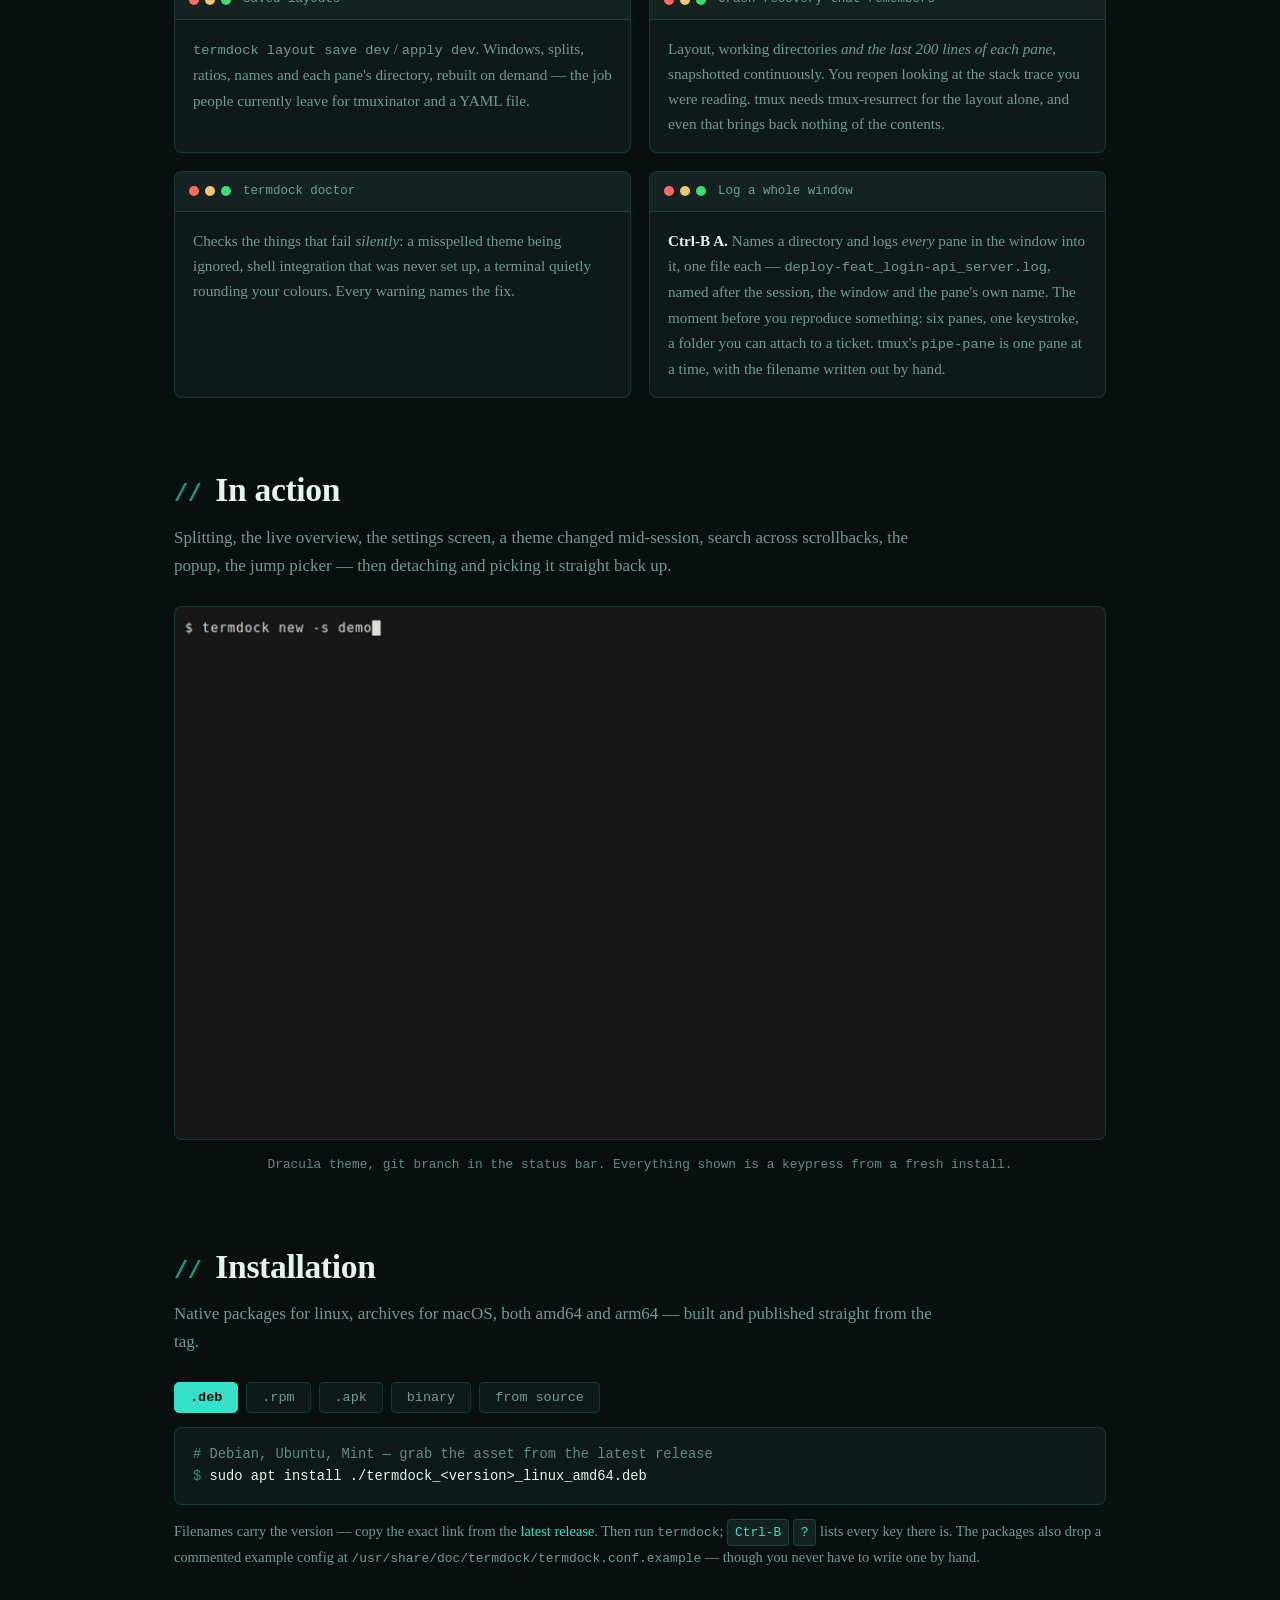
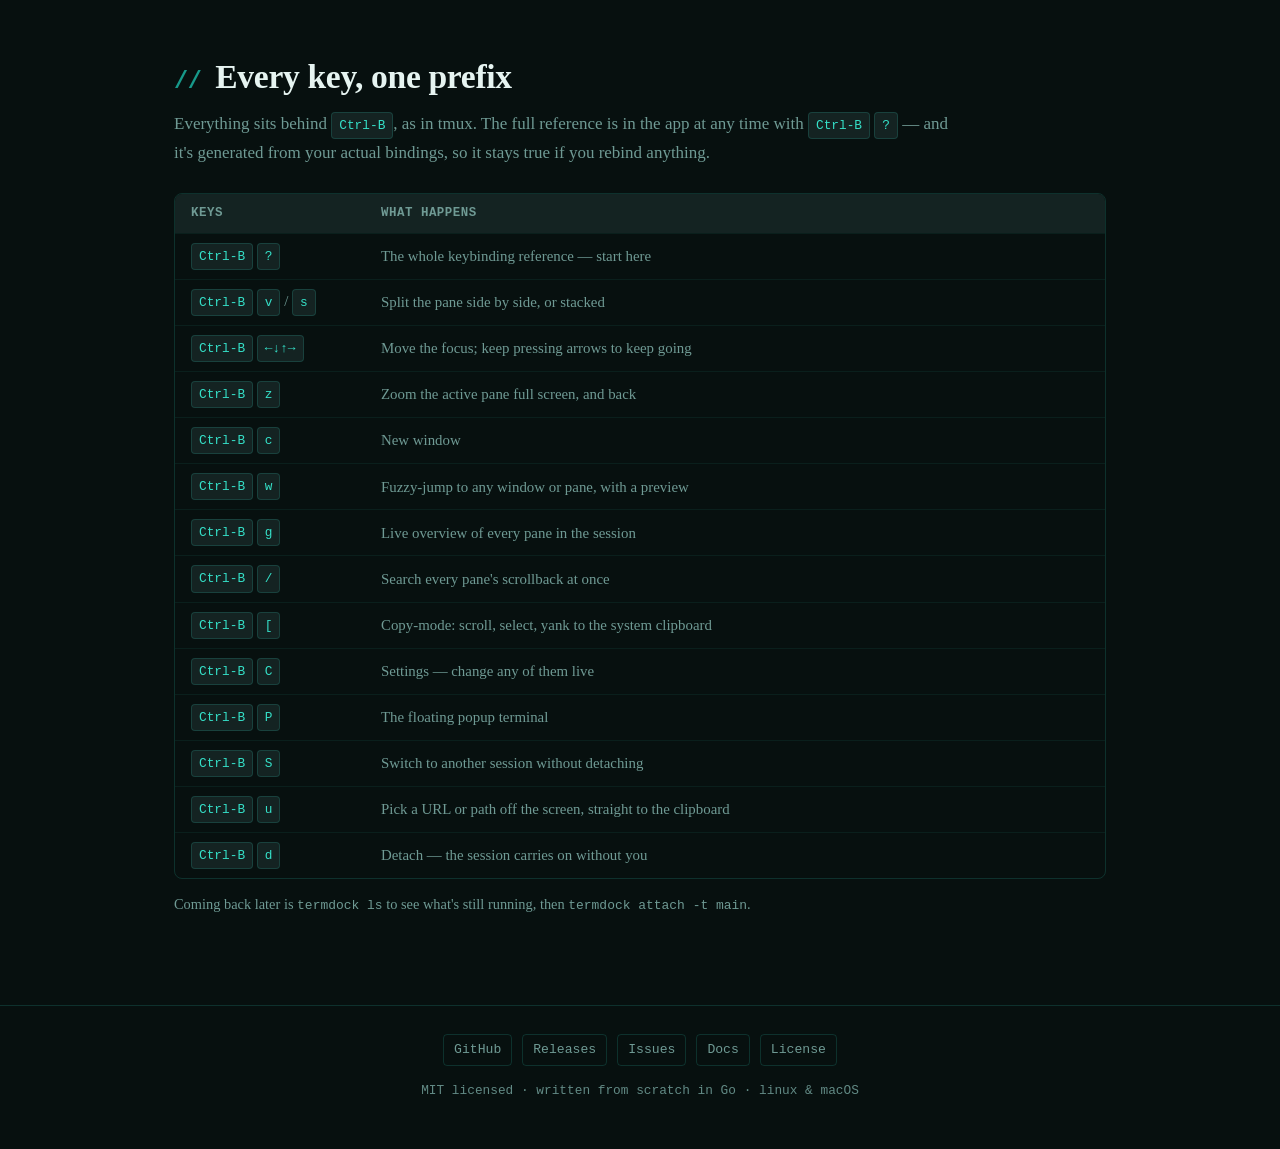
==== commit a48ad498: "Log every pane in a window at once, into a directory you name (Ctrl-B A) Ctrl-B L already logs a pan" ====
--- a/docs/index.html
+++ b/docs/index.html
@@ -501,6 +501,19 @@
       </div>
     </div>
 
+    <div class="feature-window">
+      <div class="term-titlebar"><span class="term-dots"><i></i><i></i><i></i></span>Log a whole window</div>
+      <div class="feature-window-body">
+        <strong>Ctrl-B A.</strong> Names a directory and logs <em>every</em>
+        pane in the window into it, one file each —
+        <code>deploy-feat_login-api_server.log</code>, named after the session,
+        the window and the pane's own name. The moment before you reproduce
+        something: six panes, one keystroke, a folder you can attach to a
+        ticket. tmux's <code>pipe-pane</code> is one pane at a time, with the
+        filename written out by hand.
+      </div>
+    </div>
+
   </div>
 </section>
 
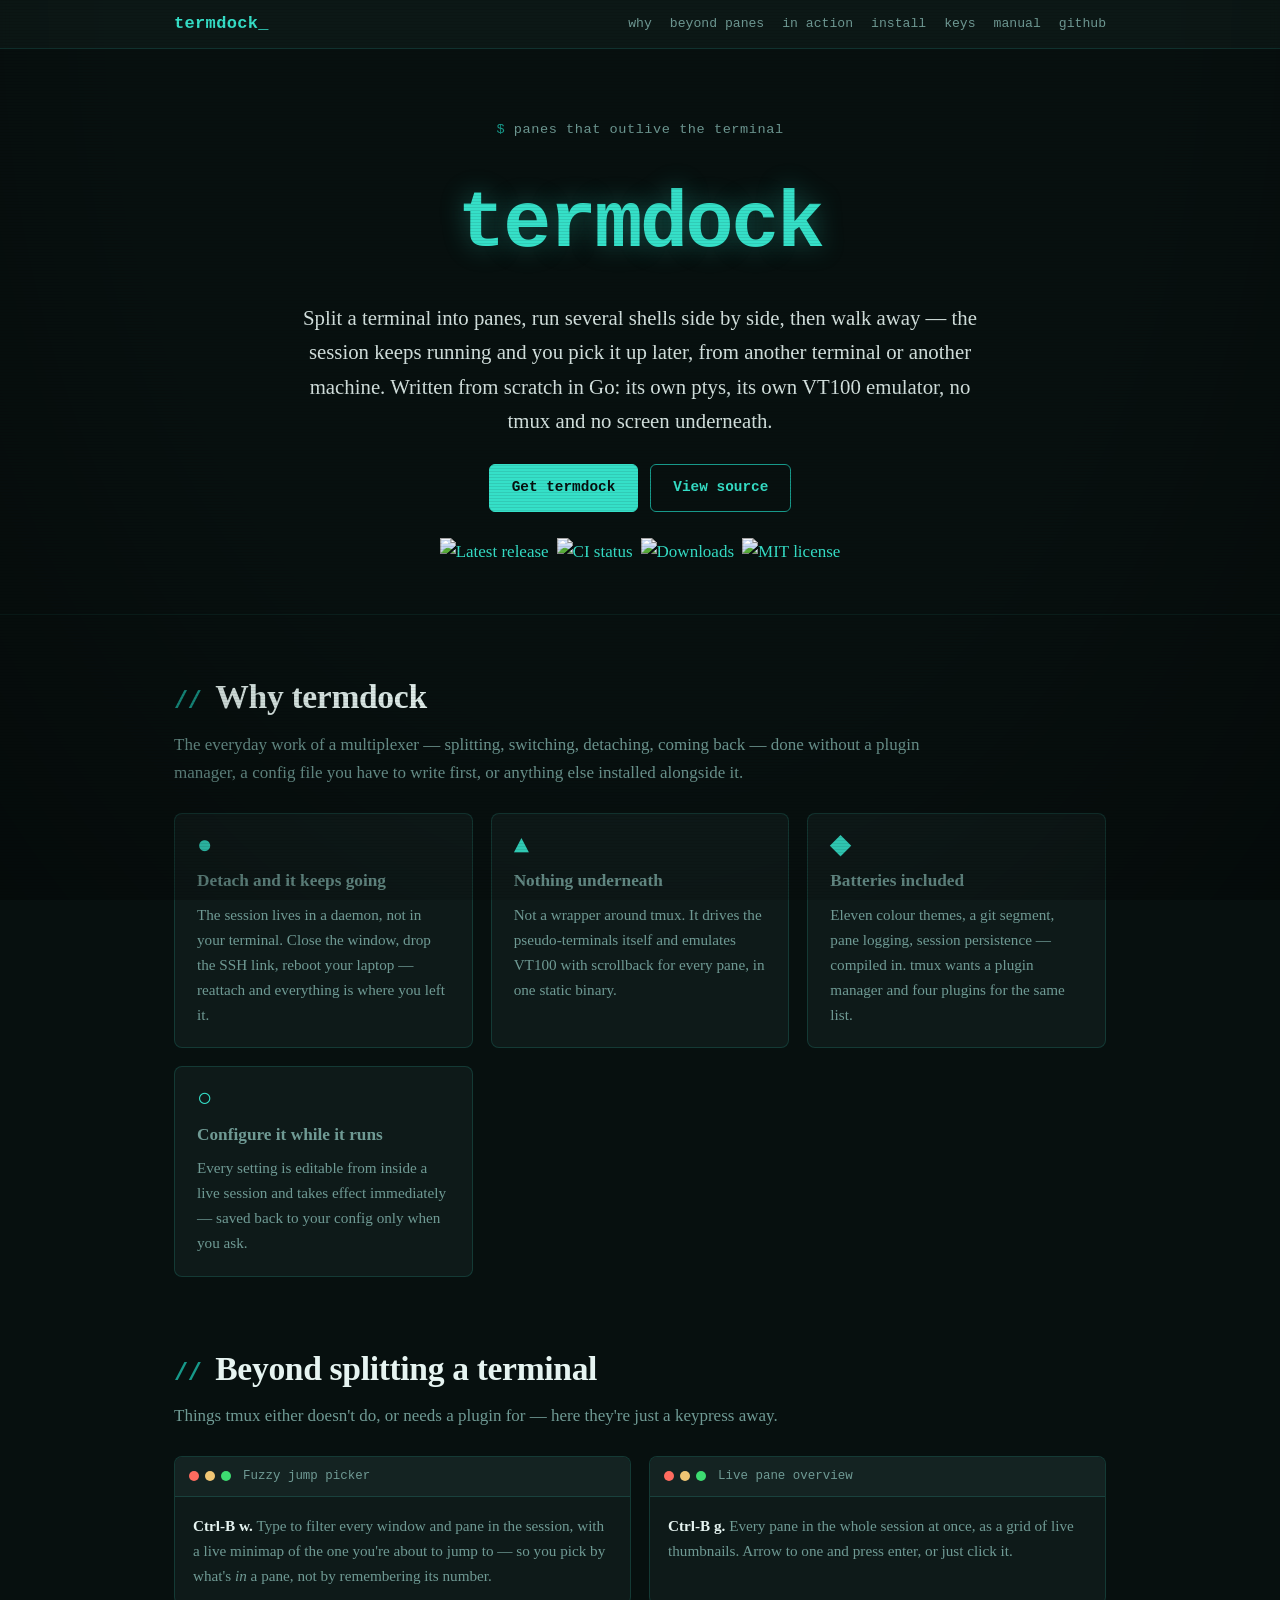
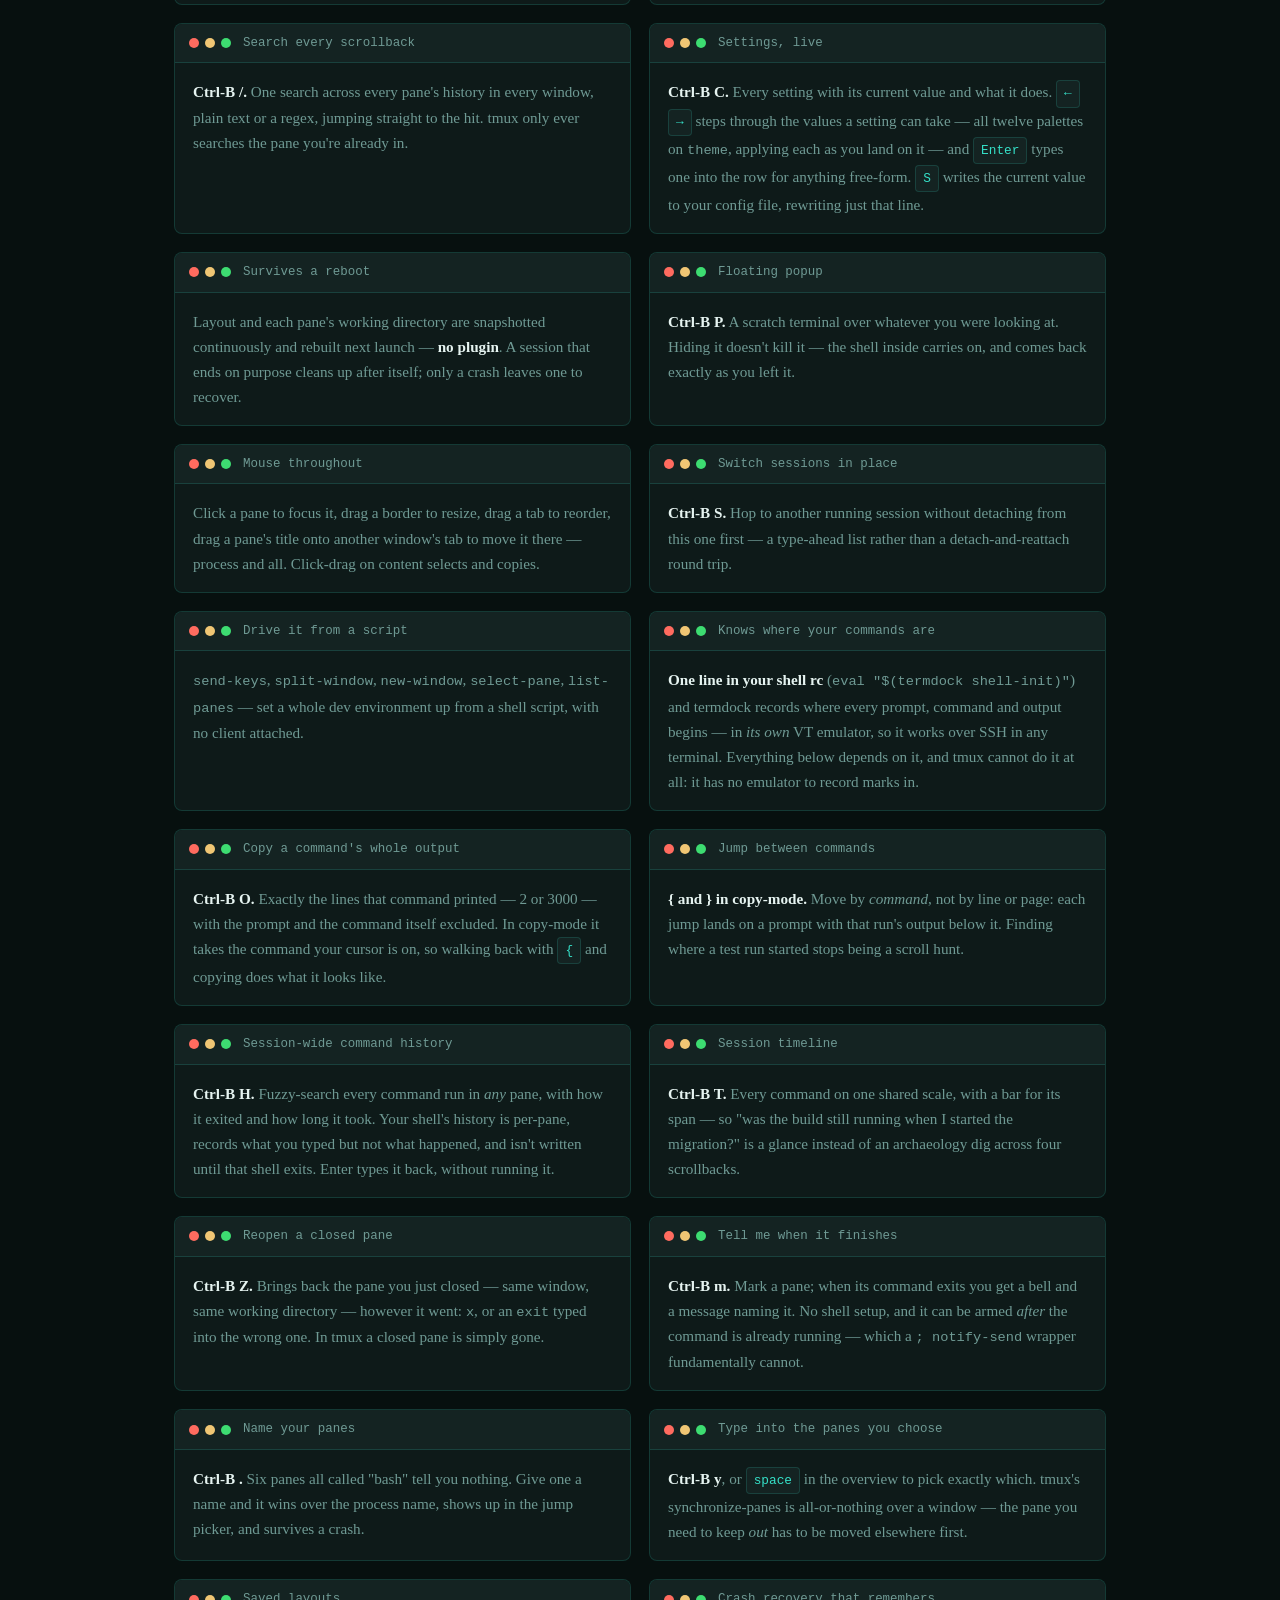
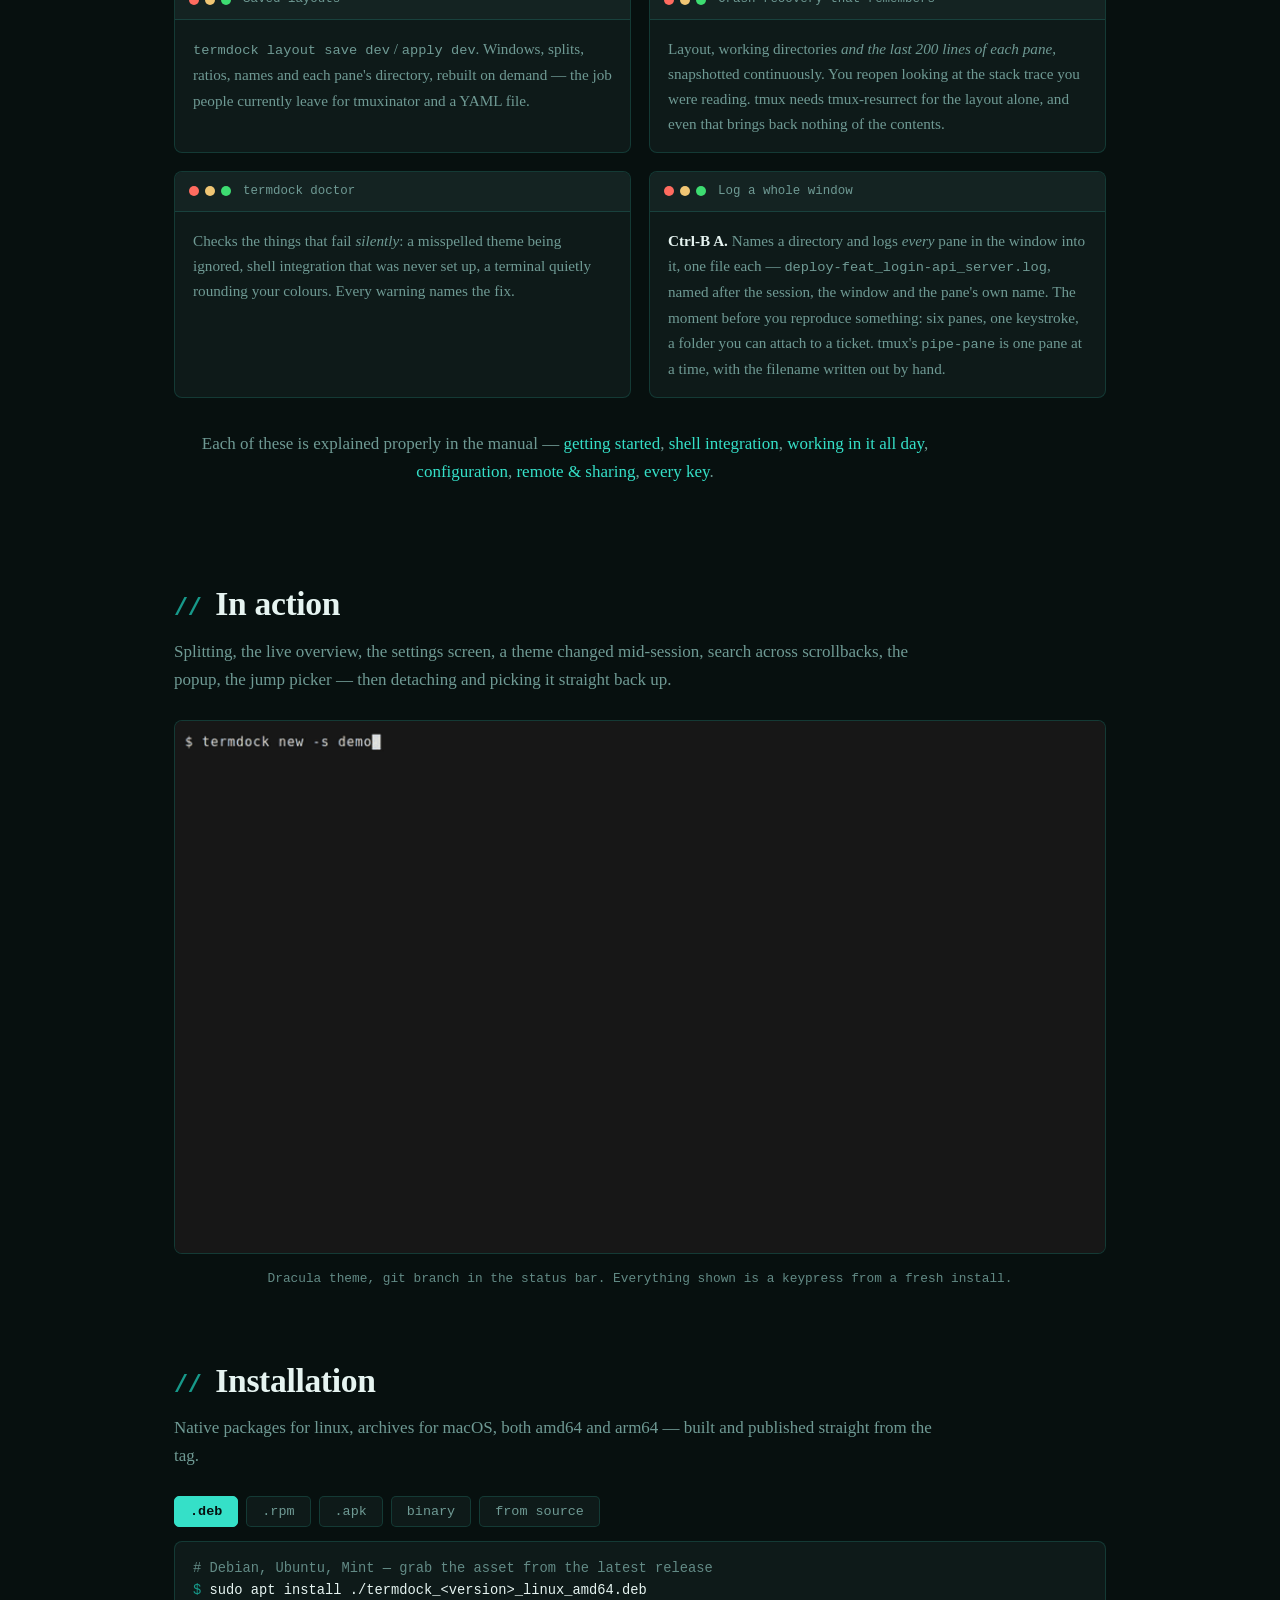
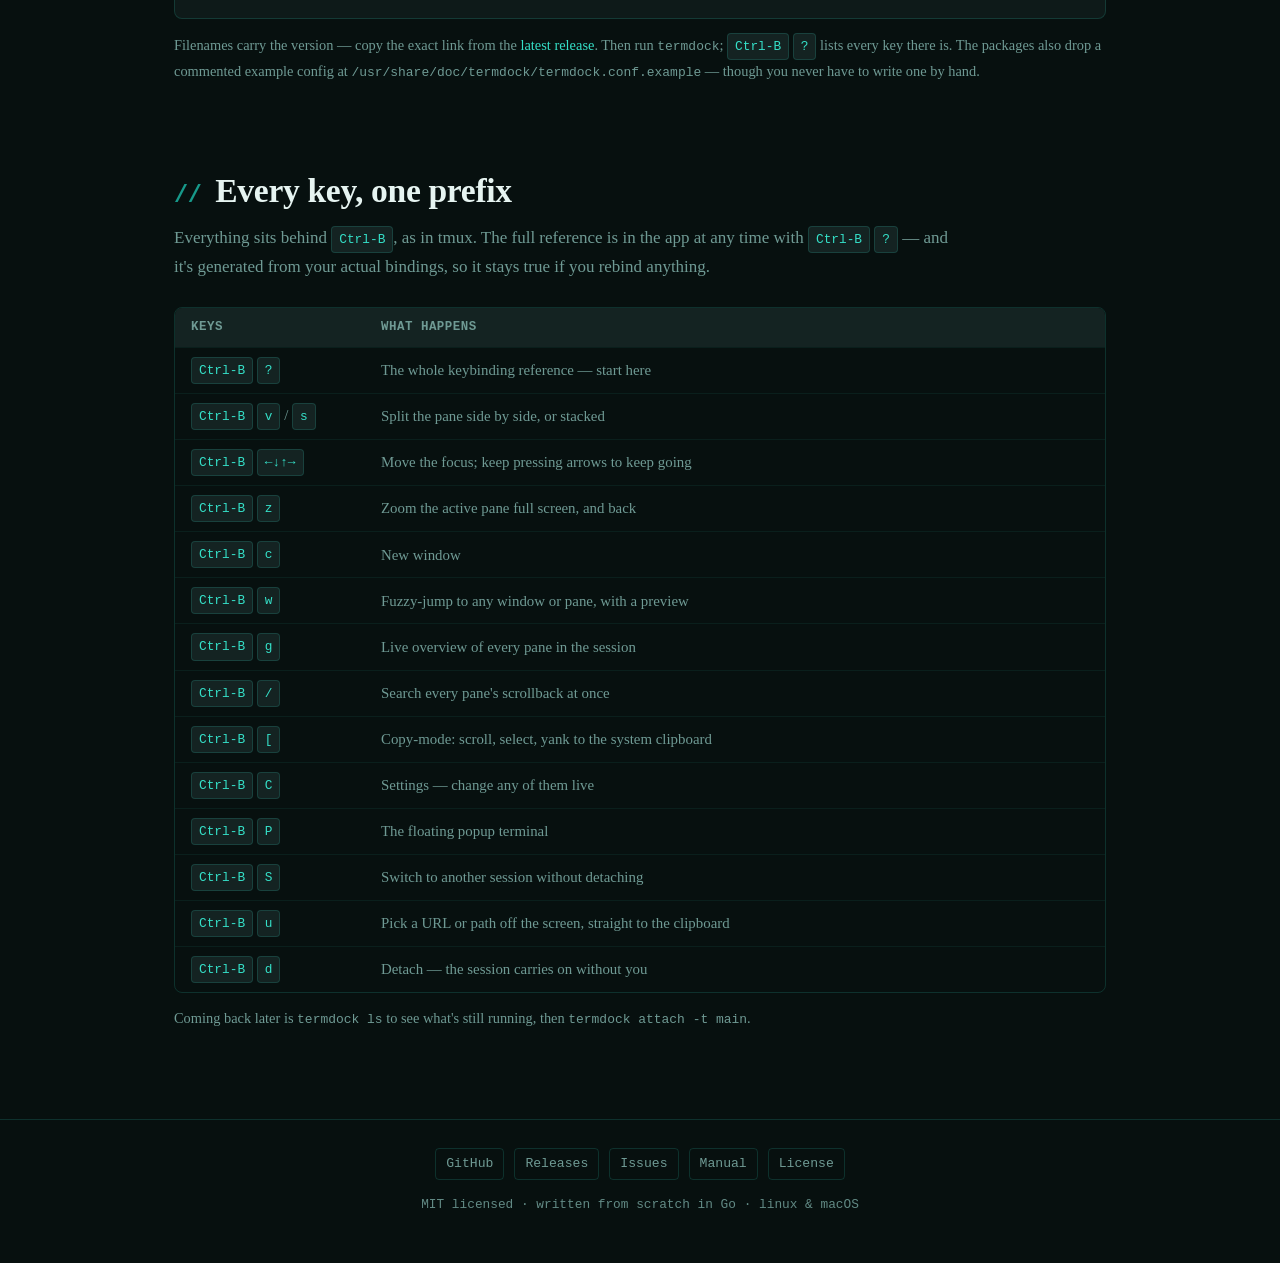
==== commit 67f33c13: "Turn the site into a manual: six pages of prose, examples and reference The landing page sells the t" ====
--- a/docs/index.html
+++ b/docs/index.html
@@ -15,208 +15,7 @@
      one vertical split, one horizontal split in the right half. Replaces
      the whale, which is Docker's mark and not ours to borrow. -->
 <link rel="icon" href="data:image/svg+xml,<svg xmlns='http://www.w3.org/2000/svg' viewBox='0 0 32 32'><rect x='2.5' y='2.5' width='27' height='27' rx='3' fill='none' stroke='%2335e0c8' stroke-width='2.4'/><path d='M16 3.5 V28.5 M16 13 H28.5' stroke='%2335e0c8' stroke-width='2.4' stroke-linecap='round'/></svg>">
-<style>
-  :root {
-    --ink: #07100f;
-    --ink-raised: #0e1a19;
-    --ink-raised-2: #142322;
-    --parchment: #e6f4f1;
-    --rust: #6f9a94;
-    --rust-dim: #628a85;
-    /* The tube. pkgtui's is amber (#ffb000); this one is the other
-       classic phosphor, and matches termdock's own default accent. */
-    --phosphor: #35e0c8;
-    --phosphor-dim: #17998a;
-    --hairline: rgba(53, 224, 200, 0.16);
-    --hairline-soft: rgba(53, 224, 200, 0.07);
-    --term-green: #3ddc71;
-    --term-yellow: #f0c674;
-    --term-red: #ff6b5f;
-    --term-purple: #bd93f9;
-    --mono: ui-monospace, "SF Mono", "Cascadia Code", "JetBrains Mono", "Fira Code", Consolas, "Liberation Mono", Menlo, monospace;
-    --serif: "Iowan Old Style", "Palatino Linotype", "Book Antiqua", Georgia, "Liberation Serif", serif;
-  }
-
-  * { box-sizing: border-box; }
-  html { -webkit-text-size-adjust: 100%; scroll-behavior: smooth; }
-  body {
-    margin: 0;
-    background: var(--ink);
-    color: var(--parchment);
-    font-family: var(--serif);
-    font-size: 17px;
-    line-height: 1.65;
-    overflow-x: hidden;
-  }
-
-  /* Scanlines and a vignette, over everything, catching nothing. */
-  .crt-veil {
-    position: fixed;
-    inset: 0;
-    pointer-events: none;
-    z-index: 50;
-    background:
-      repeating-linear-gradient(to bottom, rgba(0,0,0,0.09) 0px, rgba(0,0,0,0.09) 1px, transparent 1px, transparent 3px),
-      radial-gradient(ellipse at 50% 0%, transparent 55%, rgba(0,0,0,0.35) 100%);
-    mix-blend-mode: multiply;
-  }
-  @media (prefers-reduced-motion: reduce) { html { scroll-behavior: auto; } }
-
-  a { color: var(--phosphor); text-decoration: none; }
-  a:hover { text-decoration: underline; }
-  .wrap { max-width: 980px; margin: 0 auto; padding: 0 24px; }
-
-  /* --- topbar --- */
-  .topbar {
-    position: sticky; top: 0; z-index: 40;
-    background: rgba(14, 26, 25, .88);
-    border-bottom: 1px solid var(--hairline);
-    backdrop-filter: blur(6px);
-  }
-  .topbar-inner {
-    max-width: 980px; margin: 0 auto; padding: 10px 24px;
-    display: flex; align-items: center; gap: 20px;
-  }
-  .brand { font-family: var(--mono); font-weight: 700; color: var(--phosphor); letter-spacing: .02em; }
-  .brand .cursor { animation: blink 1.2s steps(1) infinite; }
-  @keyframes blink { 50% { opacity: 0; } }
-  @media (prefers-reduced-motion: reduce) { .brand .cursor { animation: none; } }
-  .navlinks { display: flex; gap: 18px; margin-left: auto; flex-wrap: wrap; }
-  .navlinks a { font-family: var(--mono); font-size: .82rem; color: var(--rust); }
-  .navlinks a:hover { color: var(--phosphor); text-decoration: none; }
-  @media (max-width: 620px) { .navlinks a[data-optional] { display: none; } }
-
-  /* --- hero --- */
-  .hero { padding: 70px 0 48px; border-bottom: 1px solid var(--hairline-soft); }
-  .hero-inner { max-width: 980px; margin: 0 auto; padding: 0 24px; text-align: center; }
-  .eyebrow {
-    font-family: var(--mono); color: var(--rust);
-    font-size: .85rem; letter-spacing: .04em; margin: 0 0 18px;
-  }
-  .eyebrow::before { content: "$ "; color: var(--phosphor-dim); }
-  h1 {
-    font-family: var(--mono);
-    font-size: clamp(3rem, 11vw, 5rem);
-    margin: 0 0 .12em; letter-spacing: -.03em; font-weight: 700;
-    color: var(--phosphor);
-    text-shadow: 0 0 26px rgba(53, 224, 200, .35);
-  }
-  .hero-lede {
-    font-size: clamp(1.05rem, 2.4vw, 1.3rem);
-    color: var(--parchment); opacity: .92;
-    max-width: 34em; margin: 0 auto 26px;
-  }
-  .cta { display: flex; gap: 12px; justify-content: center; flex-wrap: wrap; margin-bottom: 26px; }
-  .btn {
-    font-family: var(--mono); font-size: .9rem; font-weight: 600;
-    padding: 11px 22px; border-radius: 6px; border: 1px solid var(--phosphor-dim);
-    display: inline-block;
-  }
-  .btn.primary { background: var(--phosphor); color: var(--ink); border-color: var(--phosphor); }
-  .btn.primary:hover { filter: brightness(1.12); text-decoration: none; }
-  .btn.secondary { color: var(--phosphor); background: transparent; }
-  .btn.secondary:hover { background: var(--hairline-soft); text-decoration: none; }
-  .chips { display: flex; gap: 8px; justify-content: center; flex-wrap: wrap; }
-  .chips img { height: 20px; }
-
-  /* --- sections --- */
-  .section { padding: 54px 0 10px; }
-  h2 {
-    font-family: var(--serif); font-size: clamp(1.6rem, 4vw, 2.1rem);
-    margin: 0 0 6px; letter-spacing: -.01em;
-  }
-  h2::before { content: "// "; font-family: var(--mono); color: var(--phosphor-dim); font-size: .7em; }
-  .section-lede { color: var(--rust); margin: 0 0 26px; max-width: 46em; }
-
-  .cards { display: grid; grid-template-columns: repeat(auto-fit, minmax(260px, 1fr)); gap: 18px; }
-  .card {
-    background: var(--ink-raised); border: 1px solid var(--hairline);
-    border-radius: 8px; padding: 20px 22px;
-  }
-  .card h3 { font-family: var(--mono); font-size: 1.6rem; margin: 0 0 8px; color: var(--phosphor); line-height: 1; }
-  .card .card-title { font-family: var(--serif); font-size: 1.08rem; font-weight: 700; margin: 0 0 6px; }
-  .card p { margin: 0; font-size: .95rem; color: var(--rust); }
-
-  /* --- terminal windows --- */
-  .feature-grid { display: grid; grid-template-columns: repeat(auto-fit, minmax(300px, 1fr)); gap: 18px; }
-  .feature-window {
-    background: var(--ink-raised); border: 1px solid var(--hairline);
-    border-radius: 8px; overflow: hidden;
-  }
-  .term-titlebar {
-    display: flex; align-items: center; gap: 8px;
-    padding: 9px 14px; background: var(--ink-raised-2);
-    border-bottom: 1px solid var(--hairline);
-    font-family: var(--mono); font-size: .78rem; color: var(--rust);
-  }
-  .term-dots { display: flex; gap: 6px; margin-right: 4px; }
-  .term-dots i { width: 10px; height: 10px; border-radius: 50%; display: block; }
-  .term-dots i:nth-child(1) { background: var(--term-red); }
-  .term-dots i:nth-child(2) { background: var(--term-yellow); }
-  .term-dots i:nth-child(3) { background: var(--term-green); }
-  .feature-window-body { padding: 16px 18px; font-size: .95rem; color: var(--rust); }
-  .feature-window-body strong { color: var(--parchment); font-weight: 600; }
-
-  /* --- demo --- */
-  .demo-frame {
-    background: var(--ink-raised); border: 1px solid var(--hairline);
-    border-radius: 8px; overflow: hidden; margin-bottom: 14px;
-  }
-  .demo-frame img { width: 100%; height: auto; display: block; }
-  .demo-caption { font-family: var(--mono); font-size: .8rem; color: var(--rust-dim); text-align: center; margin: 0; }
-
-  /* --- install --- */
-  .install-tabs { display: flex; gap: 8px; flex-wrap: wrap; margin-bottom: 14px; }
-  .install-tab {
-    font-family: var(--mono); font-size: .84rem;
-    padding: 7px 15px; border-radius: 5px; cursor: pointer;
-    background: var(--ink-raised); color: var(--rust);
-    border: 1px solid var(--hairline);
-  }
-  .install-tab:hover { color: var(--phosphor); }
-  .install-tab[aria-selected="true"] { background: var(--phosphor); color: var(--ink); border-color: var(--phosphor); font-weight: 700; }
-  .install-tab:focus-visible { outline: 2px solid var(--phosphor); outline-offset: 3px; }
-  .install-panel {
-    background: var(--ink-raised); border: 1px solid var(--hairline);
-    border-radius: 8px; overflow: hidden;
-  }
-  .install-panel[hidden] { display: none; }
-  pre {
-    margin: 0; padding: 16px 18px; overflow-x: auto;
-    font-family: var(--mono); font-size: .86rem; line-height: 1.6;
-    color: var(--parchment);
-  }
-  pre .comment { color: var(--rust-dim); }
-  pre .prompt { color: var(--phosphor-dim); }
-  code { font-family: var(--mono); font-size: .9em; }
-  .install-note { font-size: .9rem; color: var(--rust); margin-top: 14px; }
-
-  /* --- keys --- */
-  .keys { border: 1px solid var(--hairline); border-radius: 8px; overflow: hidden; }
-  table { border-collapse: collapse; width: 100%; font-size: .93rem; }
-  th, td { text-align: left; padding: 9px 16px; border-bottom: 1px solid var(--hairline-soft); }
-  th { background: var(--ink-raised-2); font-family: var(--mono); font-size: .78rem; color: var(--rust); font-weight: 600; letter-spacing: .04em; text-transform: uppercase; }
-  tr:last-child td { border-bottom: 0; }
-  td:first-child { width: 190px; white-space: nowrap; }
-  td { color: var(--rust); }
-  .k {
-    font-family: var(--mono); font-size: .8rem;
-    background: var(--ink-raised-2); color: var(--phosphor);
-    border: 1px solid var(--hairline); border-radius: 4px;
-    padding: 2px 7px; display: inline-block;
-  }
-  .keys-scroll { overflow-x: auto; }
-
-  /* --- footer --- */
-  footer { margin-top: 64px; border-top: 1px solid var(--hairline); padding: 28px 0 48px; text-align: center; }
-  .foot-chips { display: flex; gap: 10px; justify-content: center; flex-wrap: wrap; margin-bottom: 14px; }
-  .foot-chip {
-    font-family: var(--mono); font-size: .82rem; color: var(--rust);
-    padding: 4px 10px; border-radius: 4px; border: 1px solid var(--hairline);
-  }
-  .foot-chip:hover { color: var(--phosphor); text-decoration: none; }
-  .foot-note { font-family: var(--mono); font-size: .8rem; color: var(--rust-dim); margin: 0; }
-</style>
+<link rel="stylesheet" href="style.css">
 </head>
 <body>
 <div class="crt-veil" aria-hidden="true"></div>
@@ -230,6 +29,7 @@
       <a href="#action">in action</a>
       <a href="#install">install</a>
       <a href="#keys" data-optional>keys</a>
+      <a href="getting-started.html">manual</a>
       <a href="https://github.com/padovanl/termdock">github</a>
     </nav>
   </div>
@@ -515,6 +315,15 @@
     </div>
 
   </div>
+  <p class="section-lede" style="margin-top:2rem;text-align:center">
+    Each of these is explained properly in the manual —
+    <a href="getting-started.html">getting started</a>,
+    <a href="shell-integration.html">shell integration</a>,
+    <a href="workflow.html">working in it all day</a>,
+    <a href="configuration.html">configuration</a>,
+    <a href="remote.html">remote &amp; sharing</a>,
+    <a href="keys.html">every key</a>.
+  </p>
 </section>
 
 <section class="section" id="action">
@@ -620,7 +429,7 @@
       <a class="foot-chip" href="https://github.com/padovanl/termdock">GitHub</a>
       <a class="foot-chip" href="https://github.com/padovanl/termdock/releases">Releases</a>
       <a class="foot-chip" href="https://github.com/padovanl/termdock/issues">Issues</a>
-      <a class="foot-chip" href="https://github.com/padovanl/termdock/blob/master/README.md">Docs</a>
+      <a class="foot-chip" href="getting-started.html">Manual</a>
       <a class="foot-chip" href="https://github.com/padovanl/termdock/blob/master/LICENSE">License</a>
     </div>
     <p class="foot-note">MIT licensed · written from scratch in Go · linux &amp; macOS</p>
--- a/docs/style.css
+++ b/docs/style.css
@@ -0,0 +1,317 @@
+:root {
+    --ink: #07100f;
+    --ink-raised: #0e1a19;
+    --ink-raised-2: #142322;
+    --parchment: #e6f4f1;
+    --rust: #6f9a94;
+    --rust-dim: #628a85;
+    /* The tube. pkgtui's is amber (#ffb000); this one is the other
+       classic phosphor, and matches termdock's own default accent. */
+    --phosphor: #35e0c8;
+    --phosphor-dim: #17998a;
+    --hairline: rgba(53, 224, 200, 0.16);
+    --hairline-soft: rgba(53, 224, 200, 0.07);
+    --term-green: #3ddc71;
+    --term-yellow: #f0c674;
+    --term-red: #ff6b5f;
+    --term-purple: #bd93f9;
+    --mono: ui-monospace, "SF Mono", "Cascadia Code", "JetBrains Mono", "Fira Code", Consolas, "Liberation Mono", Menlo, monospace;
+    --serif: "Iowan Old Style", "Palatino Linotype", "Book Antiqua", Georgia, "Liberation Serif", serif;
+  }
+
+  * { box-sizing: border-box; }
+  html { -webkit-text-size-adjust: 100%; scroll-behavior: smooth; }
+  body {
+    margin: 0;
+    background: var(--ink);
+    color: var(--parchment);
+    font-family: var(--serif);
+    font-size: 17px;
+    line-height: 1.65;
+    overflow-x: hidden;
+  }
+
+  /* Scanlines and a vignette, over everything, catching nothing. */
+  .crt-veil {
+    position: fixed;
+    inset: 0;
+    pointer-events: none;
+    z-index: 50;
+    background:
+      repeating-linear-gradient(to bottom, rgba(0,0,0,0.09) 0px, rgba(0,0,0,0.09) 1px, transparent 1px, transparent 3px),
+      radial-gradient(ellipse at 50% 0%, transparent 55%, rgba(0,0,0,0.35) 100%);
+    mix-blend-mode: multiply;
+  }
+  @media (prefers-reduced-motion: reduce) { html { scroll-behavior: auto; } }
+
+  a { color: var(--phosphor); text-decoration: none; }
+  a:hover { text-decoration: underline; }
+  .wrap { max-width: 980px; margin: 0 auto; padding: 0 24px; }
+
+  /* --- topbar --- */
+  .topbar {
+    position: sticky; top: 0; z-index: 40;
+    background: rgba(14, 26, 25, .88);
+    border-bottom: 1px solid var(--hairline);
+    backdrop-filter: blur(6px);
+  }
+  .topbar-inner {
+    max-width: 980px; margin: 0 auto; padding: 10px 24px;
+    display: flex; align-items: center; gap: 20px;
+  }
+  .brand { font-family: var(--mono); font-weight: 700; color: var(--phosphor); letter-spacing: .02em; }
+  .brand .cursor { animation: blink 1.2s steps(1) infinite; }
+  @keyframes blink { 50% { opacity: 0; } }
+  @media (prefers-reduced-motion: reduce) { .brand .cursor { animation: none; } }
+  .navlinks { display: flex; gap: 18px; margin-left: auto; flex-wrap: wrap; }
+  .navlinks a { font-family: var(--mono); font-size: .82rem; color: var(--rust); }
+  .navlinks a:hover { color: var(--phosphor); text-decoration: none; }
+  @media (max-width: 620px) { .navlinks a[data-optional] { display: none; } }
+
+  /* --- hero --- */
+  .hero { padding: 70px 0 48px; border-bottom: 1px solid var(--hairline-soft); }
+  .hero-inner { max-width: 980px; margin: 0 auto; padding: 0 24px; text-align: center; }
+  .eyebrow {
+    font-family: var(--mono); color: var(--rust);
+    font-size: .85rem; letter-spacing: .04em; margin: 0 0 18px;
+  }
+  .eyebrow::before { content: "$ "; color: var(--phosphor-dim); }
+  h1 {
+    font-family: var(--mono);
+    font-size: clamp(3rem, 11vw, 5rem);
+    margin: 0 0 .12em; letter-spacing: -.03em; font-weight: 700;
+    color: var(--phosphor);
+    text-shadow: 0 0 26px rgba(53, 224, 200, .35);
+  }
+  .hero-lede {
+    font-size: clamp(1.05rem, 2.4vw, 1.3rem);
+    color: var(--parchment); opacity: .92;
+    max-width: 34em; margin: 0 auto 26px;
+  }
+  .cta { display: flex; gap: 12px; justify-content: center; flex-wrap: wrap; margin-bottom: 26px; }
+  .btn {
+    font-family: var(--mono); font-size: .9rem; font-weight: 600;
+    padding: 11px 22px; border-radius: 6px; border: 1px solid var(--phosphor-dim);
+    display: inline-block;
+  }
+  .btn.primary { background: var(--phosphor); color: var(--ink); border-color: var(--phosphor); }
+  .btn.primary:hover { filter: brightness(1.12); text-decoration: none; }
+  .btn.secondary { color: var(--phosphor); background: transparent; }
+  .btn.secondary:hover { background: var(--hairline-soft); text-decoration: none; }
+  .chips { display: flex; gap: 8px; justify-content: center; flex-wrap: wrap; }
+  .chips img { height: 20px; }
+
+  /* --- sections --- */
+  .section { padding: 54px 0 10px; }
+  h2 {
+    font-family: var(--serif); font-size: clamp(1.6rem, 4vw, 2.1rem);
+    margin: 0 0 6px; letter-spacing: -.01em;
+  }
+  h2::before { content: "// "; font-family: var(--mono); color: var(--phosphor-dim); font-size: .7em; }
+  .section-lede { color: var(--rust); margin: 0 0 26px; max-width: 46em; }
+
+  .cards { display: grid; grid-template-columns: repeat(auto-fit, minmax(260px, 1fr)); gap: 18px; }
+  .card {
+    background: var(--ink-raised); border: 1px solid var(--hairline);
+    border-radius: 8px; padding: 20px 22px;
+  }
+  .card h3 { font-family: var(--mono); font-size: 1.6rem; margin: 0 0 8px; color: var(--phosphor); line-height: 1; }
+  .card .card-title { font-family: var(--serif); font-size: 1.08rem; font-weight: 700; margin: 0 0 6px; }
+  .card p { margin: 0; font-size: .95rem; color: var(--rust); }
+
+  /* --- terminal windows --- */
+  .feature-grid { display: grid; grid-template-columns: repeat(auto-fit, minmax(300px, 1fr)); gap: 18px; }
+  .feature-window {
+    background: var(--ink-raised); border: 1px solid var(--hairline);
+    border-radius: 8px; overflow: hidden;
+  }
+  .term-titlebar {
+    display: flex; align-items: center; gap: 8px;
+    padding: 9px 14px; background: var(--ink-raised-2);
+    border-bottom: 1px solid var(--hairline);
+    font-family: var(--mono); font-size: .78rem; color: var(--rust);
+  }
+  .term-dots { display: flex; gap: 6px; margin-right: 4px; }
+  .term-dots i { width: 10px; height: 10px; border-radius: 50%; display: block; }
+  .term-dots i:nth-child(1) { background: var(--term-red); }
+  .term-dots i:nth-child(2) { background: var(--term-yellow); }
+  .term-dots i:nth-child(3) { background: var(--term-green); }
+  .feature-window-body { padding: 16px 18px; font-size: .95rem; color: var(--rust); }
+  .feature-window-body strong { color: var(--parchment); font-weight: 600; }
+
+  /* --- demo --- */
+  .demo-frame {
+    background: var(--ink-raised); border: 1px solid var(--hairline);
+    border-radius: 8px; overflow: hidden; margin-bottom: 14px;
+  }
+  .demo-frame img { width: 100%; height: auto; display: block; }
+  .demo-caption { font-family: var(--mono); font-size: .8rem; color: var(--rust-dim); text-align: center; margin: 0; }
+
+  /* --- install --- */
+  .install-tabs { display: flex; gap: 8px; flex-wrap: wrap; margin-bottom: 14px; }
+  .install-tab {
+    font-family: var(--mono); font-size: .84rem;
+    padding: 7px 15px; border-radius: 5px; cursor: pointer;
+    background: var(--ink-raised); color: var(--rust);
+    border: 1px solid var(--hairline);
+  }
+  .install-tab:hover { color: var(--phosphor); }
+  .install-tab[aria-selected="true"] { background: var(--phosphor); color: var(--ink); border-color: var(--phosphor); font-weight: 700; }
+  .install-tab:focus-visible { outline: 2px solid var(--phosphor); outline-offset: 3px; }
+  .install-panel {
+    background: var(--ink-raised); border: 1px solid var(--hairline);
+    border-radius: 8px; overflow: hidden;
+  }
+  .install-panel[hidden] { display: none; }
+  pre {
+    margin: 0; padding: 16px 18px; overflow-x: auto;
+    font-family: var(--mono); font-size: .86rem; line-height: 1.6;
+    color: var(--parchment);
+  }
+  pre .comment { color: var(--rust-dim); }
+  pre .prompt { color: var(--phosphor-dim); }
+  code { font-family: var(--mono); font-size: .9em; }
+  .install-note { font-size: .9rem; color: var(--rust); margin-top: 14px; }
+
+  /* --- keys --- */
+  .keys { border: 1px solid var(--hairline); border-radius: 8px; overflow: hidden; }
+  table { border-collapse: collapse; width: 100%; font-size: .93rem; }
+  th, td { text-align: left; padding: 9px 16px; border-bottom: 1px solid var(--hairline-soft); }
+  th { background: var(--ink-raised-2); font-family: var(--mono); font-size: .78rem; color: var(--rust); font-weight: 600; letter-spacing: .04em; text-transform: uppercase; }
+  tr:last-child td { border-bottom: 0; }
+  td:first-child { width: 190px; white-space: nowrap; }
+  td { color: var(--rust); }
+  .k {
+    font-family: var(--mono); font-size: .8rem;
+    background: var(--ink-raised-2); color: var(--phosphor);
+    border: 1px solid var(--hairline); border-radius: 4px;
+    padding: 2px 7px; display: inline-block;
+  }
+  .keys-scroll { overflow-x: auto; }
+
+  /* --- footer --- */
+  footer { margin-top: 64px; border-top: 1px solid var(--hairline); padding: 28px 0 48px; text-align: center; }
+  .foot-chips { display: flex; gap: 10px; justify-content: center; flex-wrap: wrap; margin-bottom: 14px; }
+  .foot-chip {
+    font-family: var(--mono); font-size: .82rem; color: var(--rust);
+    padding: 4px 10px; border-radius: 4px; border: 1px solid var(--hairline);
+  }
+  .foot-chip:hover { color: var(--phosphor); text-decoration: none; }
+  .foot-note { font-family: var(--mono); font-size: .8rem; color: var(--rust-dim); margin: 0; }
+
+/* ── Manual pages ──────────────────────────────────────────────────────
+   The landing page sells; these explain. Long-form prose needs a
+   narrower measure than a feature grid, a visible table of contents,
+   and headings you can link someone straight to. */
+
+.manual {
+  max-width: 62rem;
+  margin: 0 auto;
+  padding: 2.5rem 1.25rem 4rem;
+  display: grid;
+  grid-template-columns: 15rem minmax(0, 1fr);
+  gap: 3rem;
+  align-items: start;
+}
+@media (max-width: 900px) {
+  .manual { grid-template-columns: 1fr; gap: 1.5rem; }
+  .manual-toc { position: static; }
+}
+
+.manual-toc {
+  position: sticky;
+  top: 4.5rem;
+  font-size: 0.9rem;
+  border-left: 1px solid var(--hairline);
+  padding-left: 1rem;
+}
+.manual-toc h2 {
+  font-size: 0.75rem;
+  letter-spacing: 0.12em;
+  text-transform: uppercase;
+  color: var(--rust);
+  margin: 0 0 0.75rem;
+}
+.manual-toc a {
+  display: block;
+  padding: 0.2rem 0;
+  color: var(--parchment);
+  opacity: 0.75;
+  text-decoration: none;
+  border: 0;
+}
+.manual-toc a:hover { opacity: 1; color: var(--phosphor); }
+
+.manual-body > h2 {
+  margin: 2.5rem 0 0.75rem;
+  padding-top: 0.5rem;
+  font-size: 1.5rem;
+  color: var(--phosphor);
+  scroll-margin-top: 5rem;
+}
+.manual-body > h2:first-child { margin-top: 0; }
+.manual-body > h3 {
+  margin: 1.75rem 0 0.5rem;
+  font-size: 1.1rem;
+  color: var(--parchment);
+  scroll-margin-top: 5rem;
+}
+.manual-body p { line-height: 1.7; margin: 0.75rem 0; }
+.manual-body ul, .manual-body ol { line-height: 1.7; padding-left: 1.25rem; }
+.manual-body li { margin: 0.4rem 0; }
+
+.manual-body pre {
+  background: var(--ink-raised);
+  border: 1px solid var(--hairline);
+  border-radius: 6px;
+  padding: 0.9rem 1rem;
+  overflow-x: auto;
+  font-size: 0.88rem;
+  line-height: 1.55;
+}
+.manual-body pre code { background: none; padding: 0; }
+
+/* A callout for the thing that would otherwise bite. */
+.note {
+  border-left: 3px solid var(--phosphor-dim);
+  background: var(--ink-raised);
+  padding: 0.8rem 1rem;
+  margin: 1.25rem 0;
+  border-radius: 0 6px 6px 0;
+}
+.note strong { color: var(--phosphor); }
+
+.manual-body table {
+  width: 100%;
+  border-collapse: collapse;
+  margin: 1.25rem 0;
+  font-size: 0.92rem;
+}
+.manual-body th, .manual-body td {
+  text-align: left;
+  padding: 0.5rem 0.75rem;
+  border-bottom: 1px solid var(--hairline-soft);
+  vertical-align: top;
+}
+.manual-body th { color: var(--rust); font-weight: 600; }
+.manual-body td:first-child { white-space: nowrap; }
+
+.page-lede {
+  font-size: 1.1rem;
+  line-height: 1.65;
+  color: var(--parchment);
+  opacity: 0.85;
+  margin: 0 0 2rem;
+}
+
+.manual-nav {
+  display: flex;
+  justify-content: space-between;
+  gap: 1rem;
+  margin-top: 3.5rem;
+  padding-top: 1.5rem;
+  border-top: 1px solid var(--hairline);
+  font-size: 0.92rem;
+}
+.manual-nav a { color: var(--phosphor); text-decoration: none; border: 0; }
+.manual-nav a:hover { text-decoration: underline; }
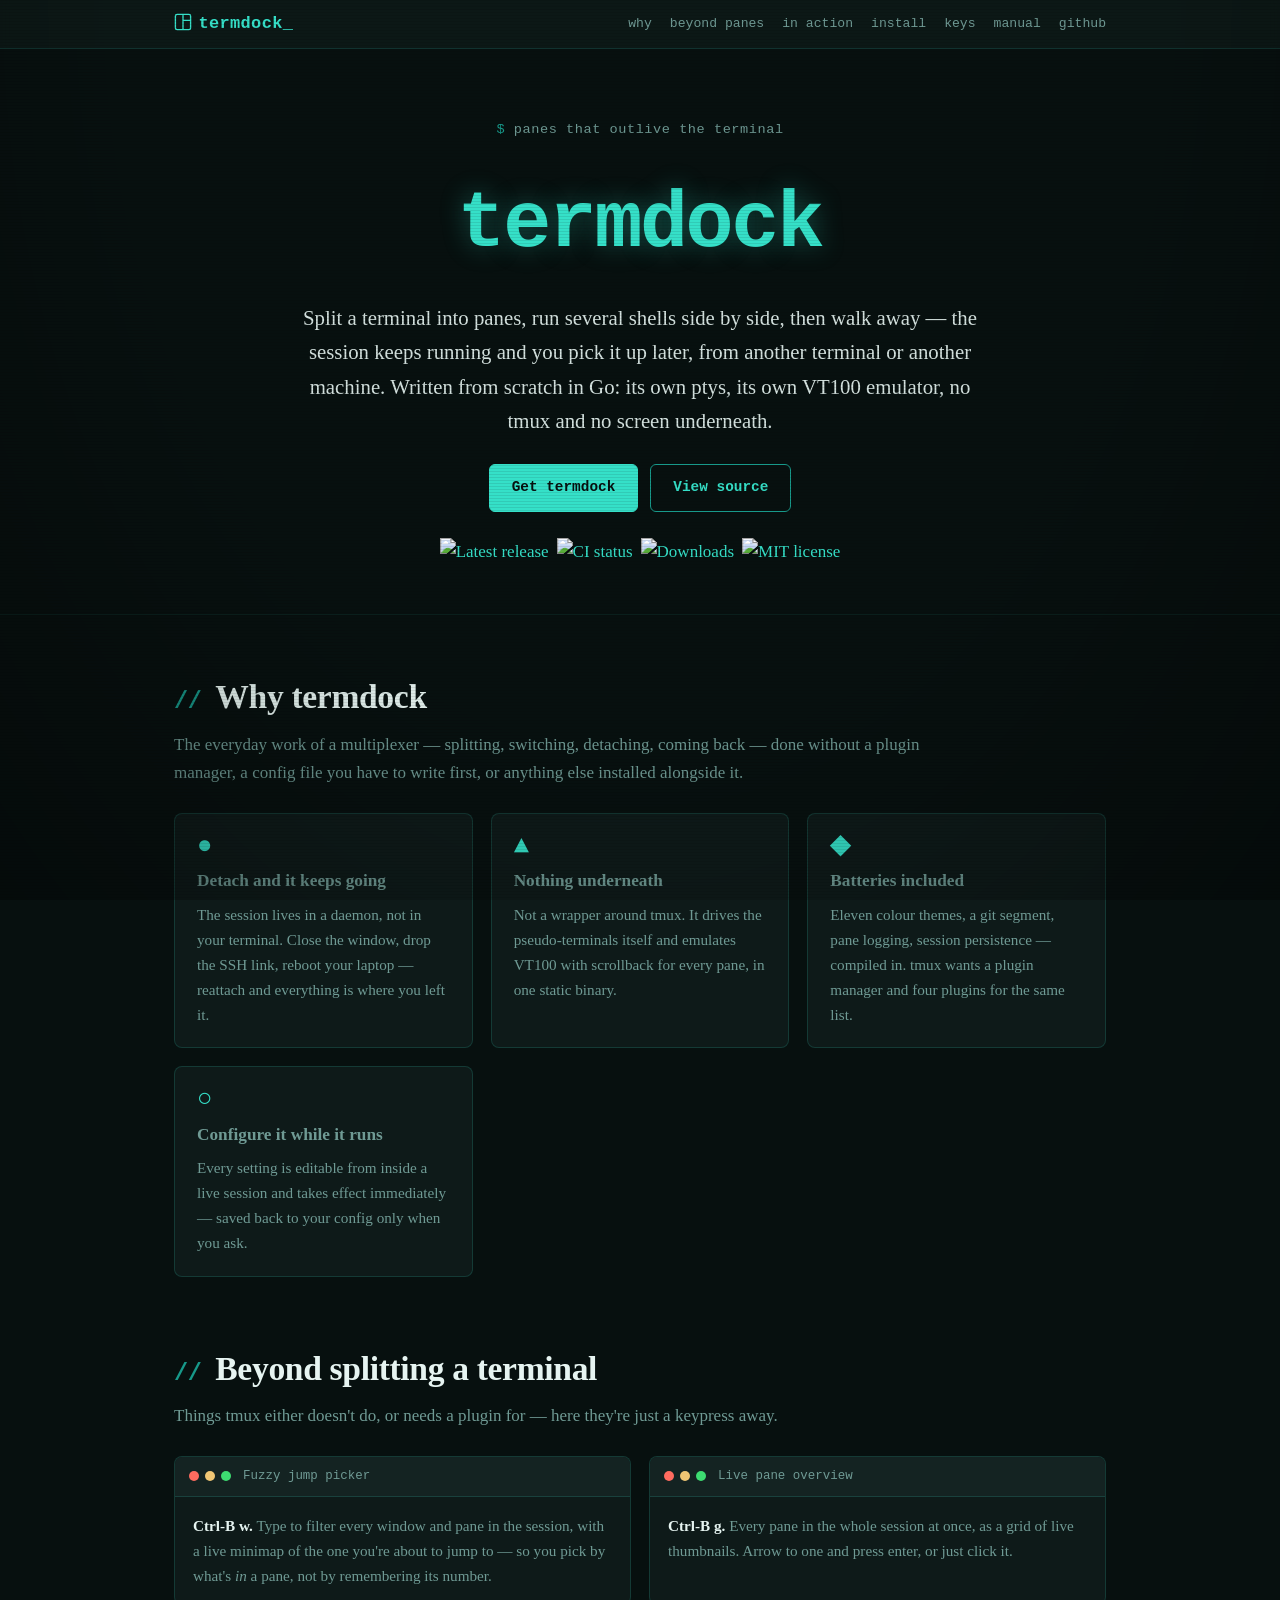
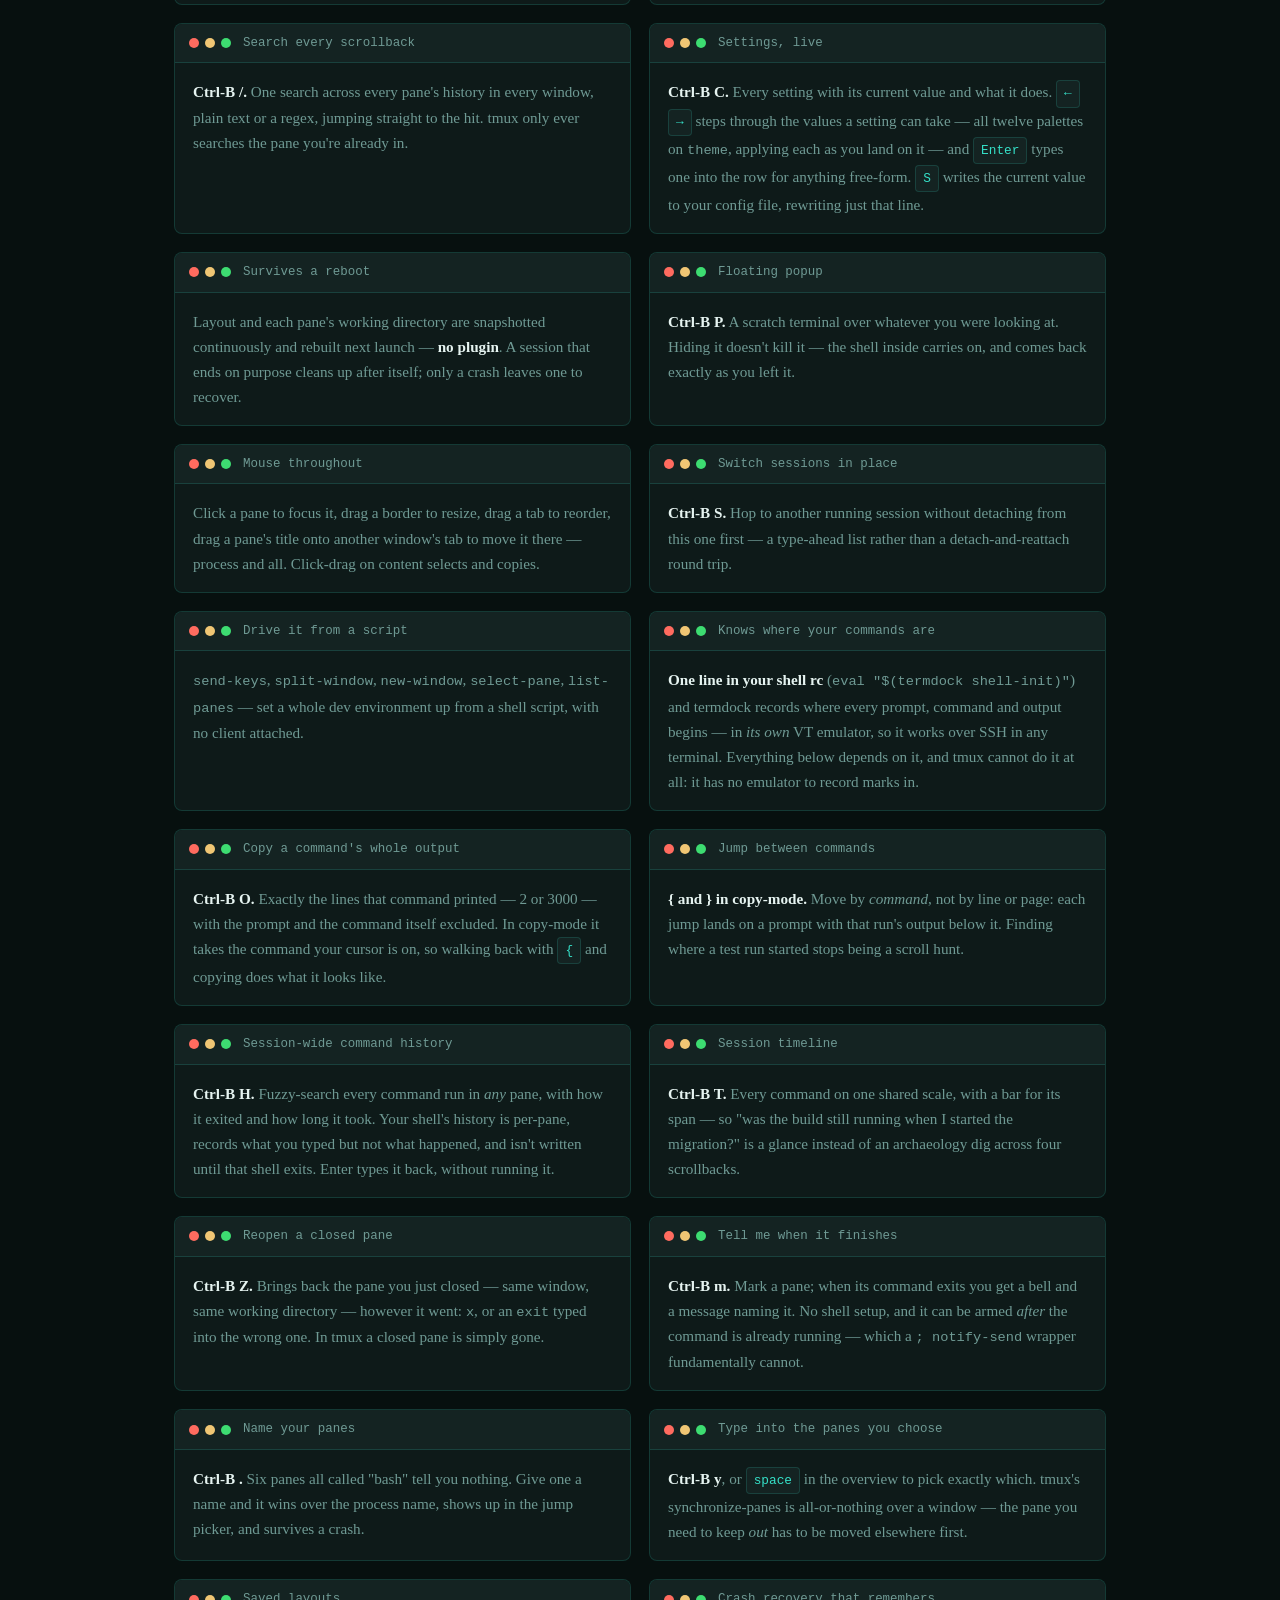
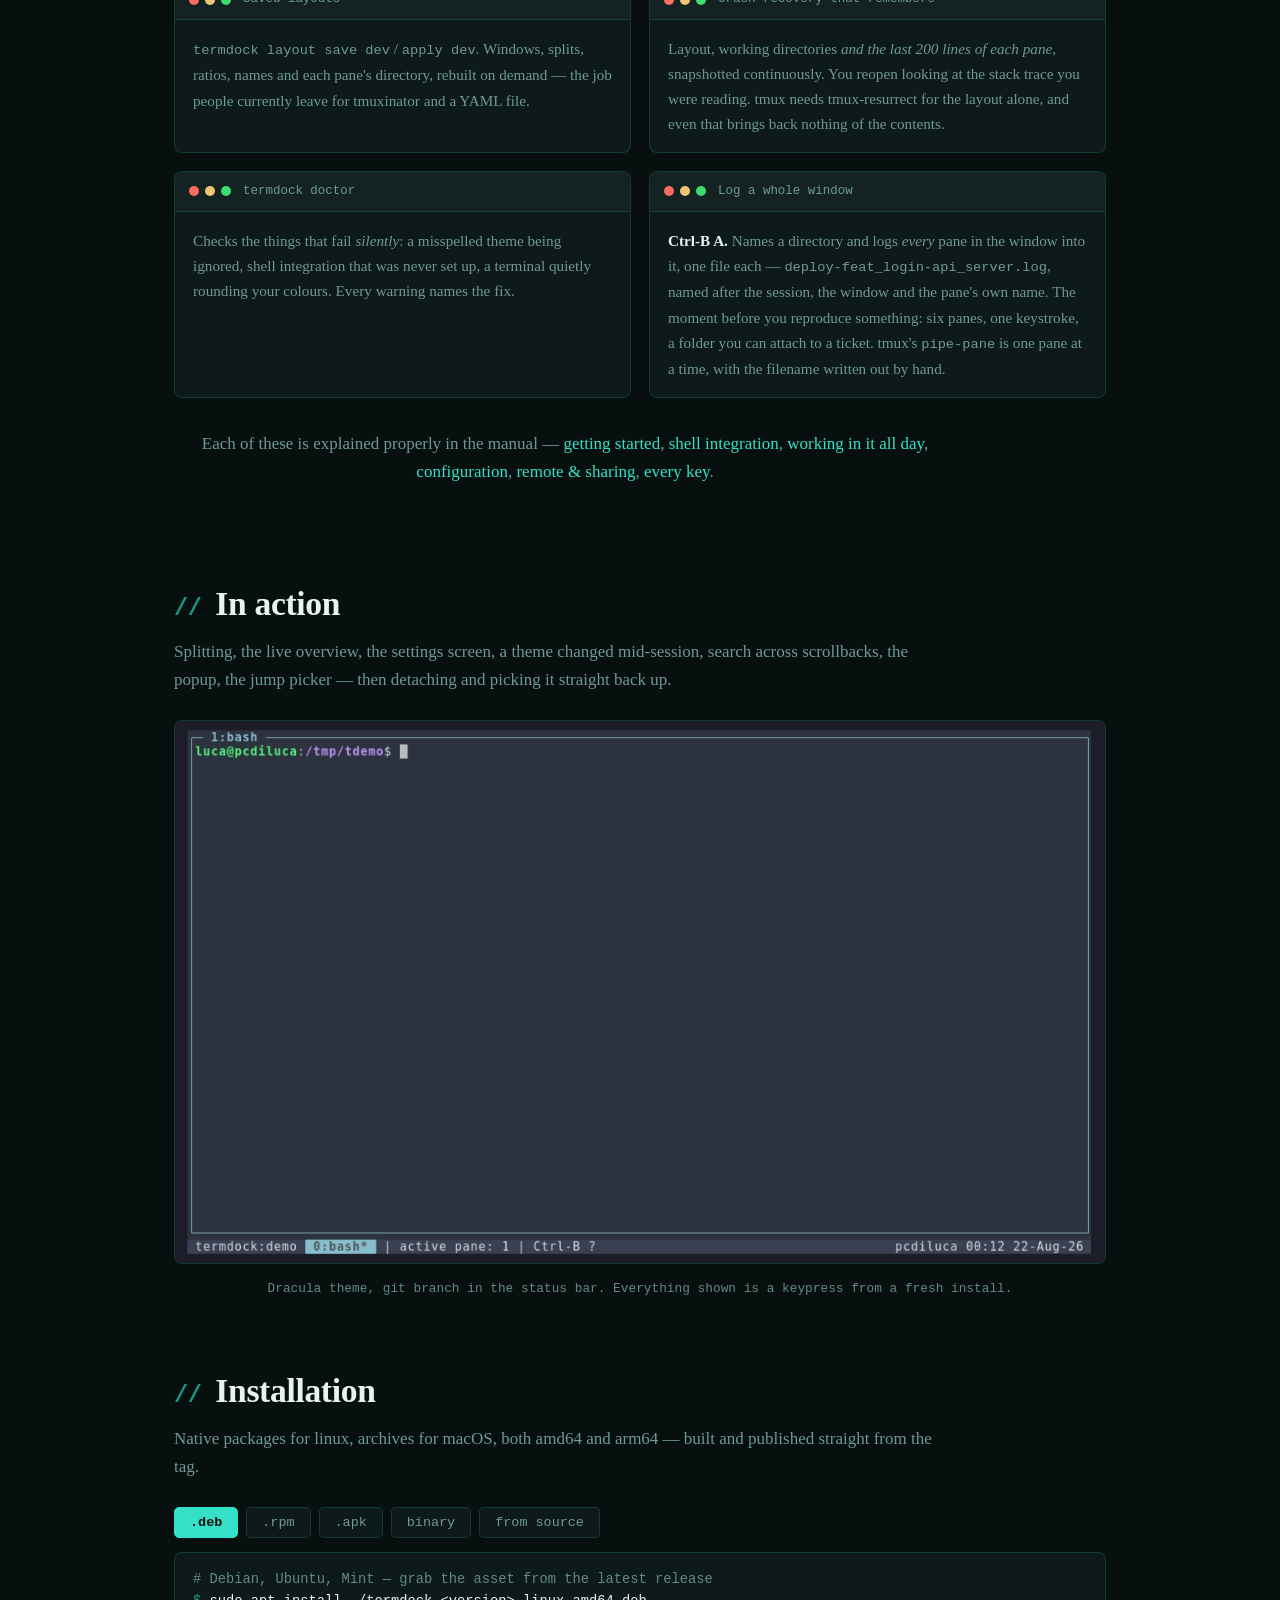
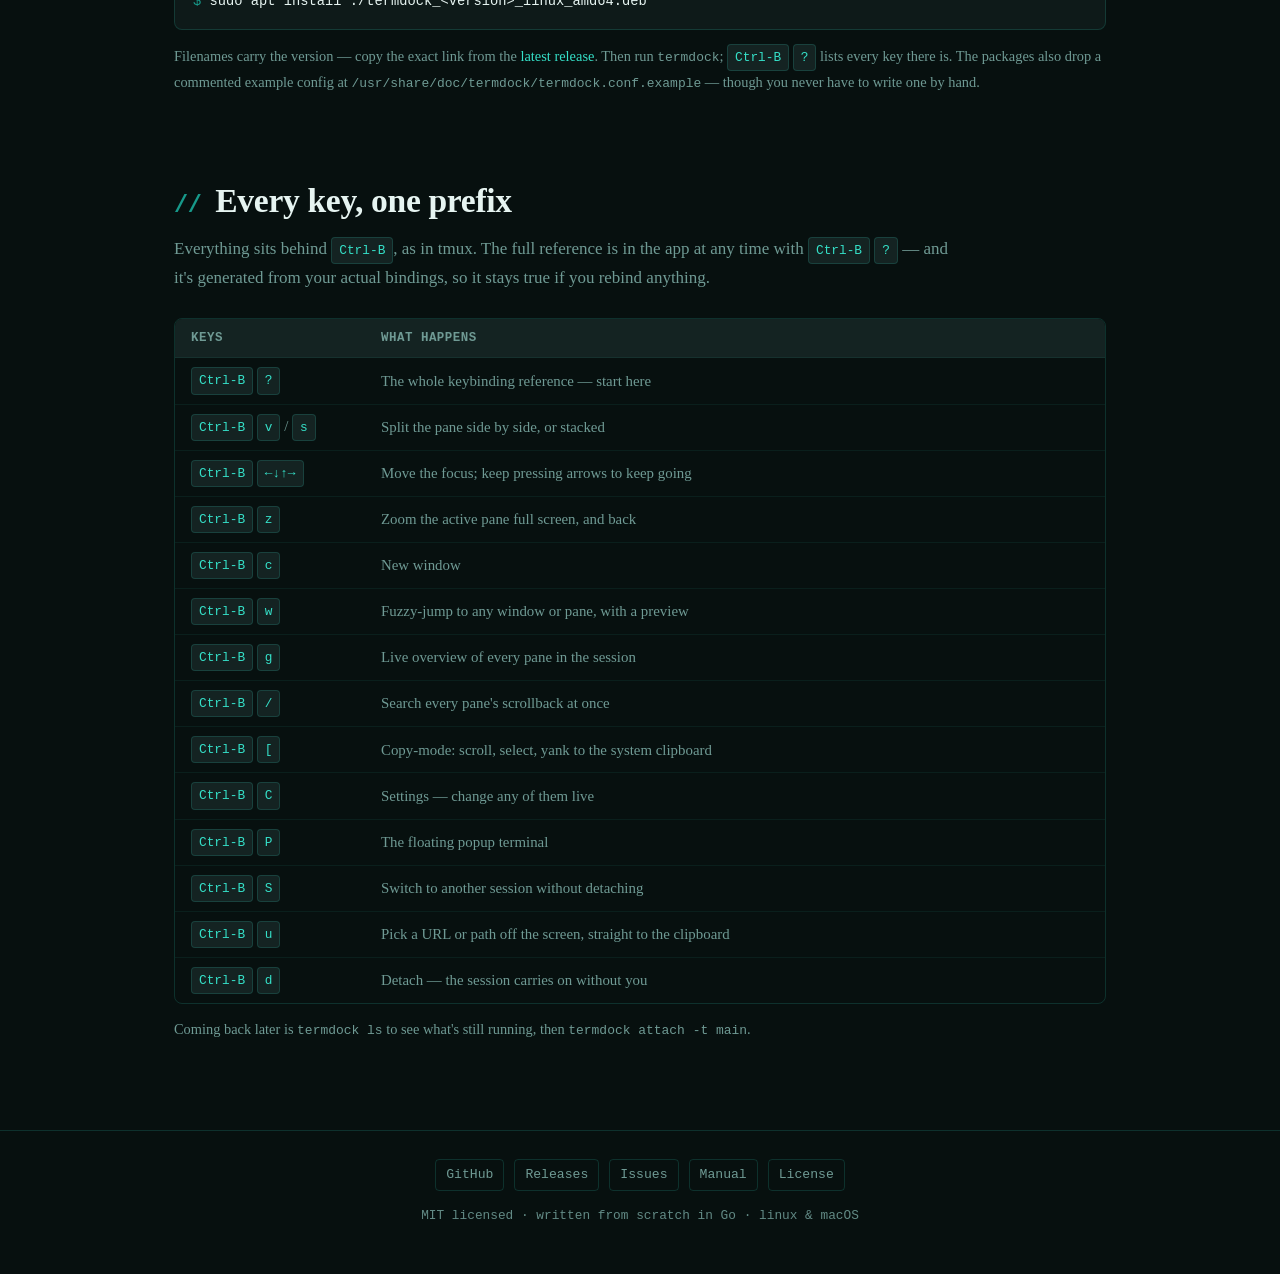
==== commit df0479e0: "Fix the opener on wrapped lines, reopen's placement, and highlight contrast Three defects from the s" ====
--- a/docs/index.html
+++ b/docs/index.html
@@ -14,7 +14,7 @@
 <!-- A pane layout, drawn the way termdock draws one: an outer border,
      one vertical split, one horizontal split in the right half. Replaces
      the whale, which is Docker's mark and not ours to borrow. -->
-<link rel="icon" href="data:image/svg+xml,<svg xmlns='http://www.w3.org/2000/svg' viewBox='0 0 32 32'><rect x='2.5' y='2.5' width='27' height='27' rx='3' fill='none' stroke='%2335e0c8' stroke-width='2.4'/><path d='M16 3.5 V28.5 M16 13 H28.5' stroke='%2335e0c8' stroke-width='2.4' stroke-linecap='round'/></svg>">
+<link rel="icon" href="logo.svg" type="image/svg+xml">
 <link rel="stylesheet" href="style.css">
 </head>
 <body>
@@ -22,7 +22,7 @@
 
 <header class="topbar">
   <div class="topbar-inner">
-    <span class="brand">termdock<span class="cursor">_</span></span>
+    <span class="brand"><img src="logo.svg" alt="" width="18" height="18" style="vertical-align:-3px;margin-right:.4rem">termdock<span class="cursor">_</span></span>
     <nav class="navlinks">
       <a href="#why">why</a>
       <a href="#beyond" data-optional>beyond panes</a>
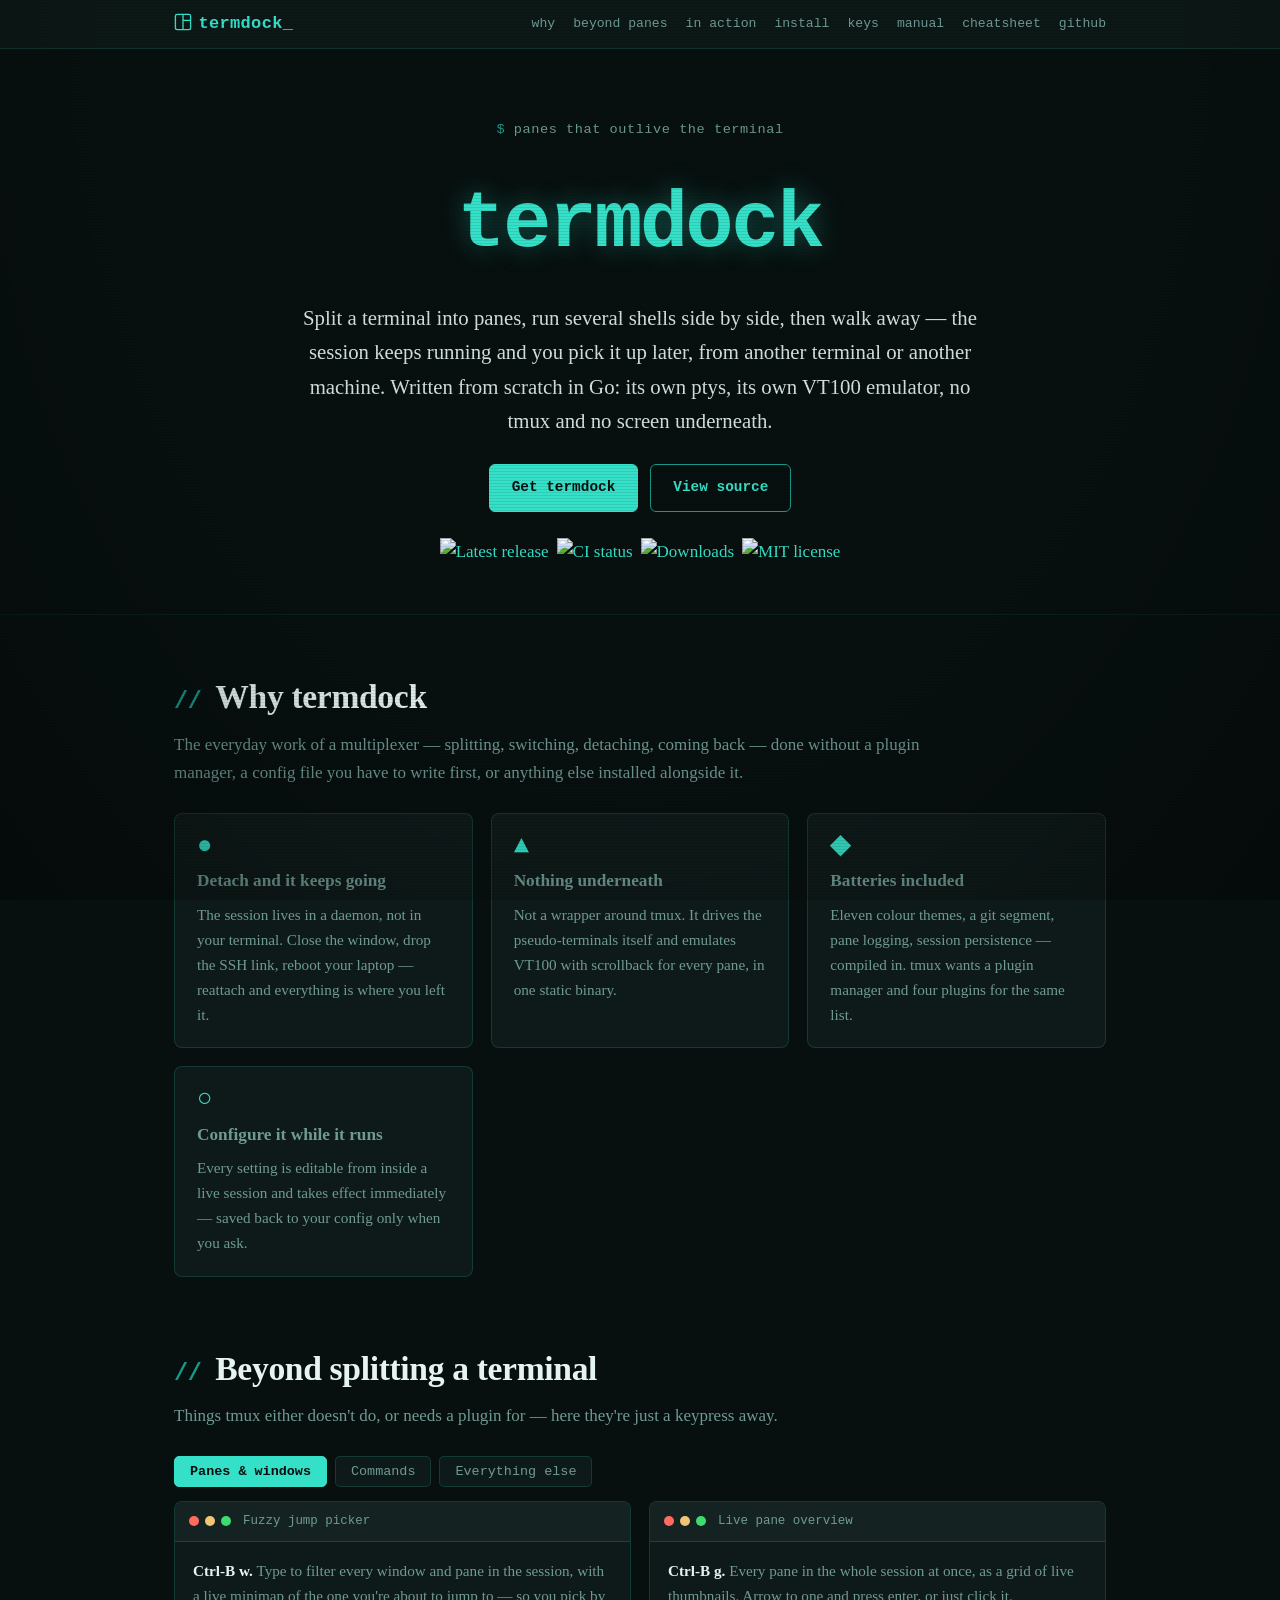
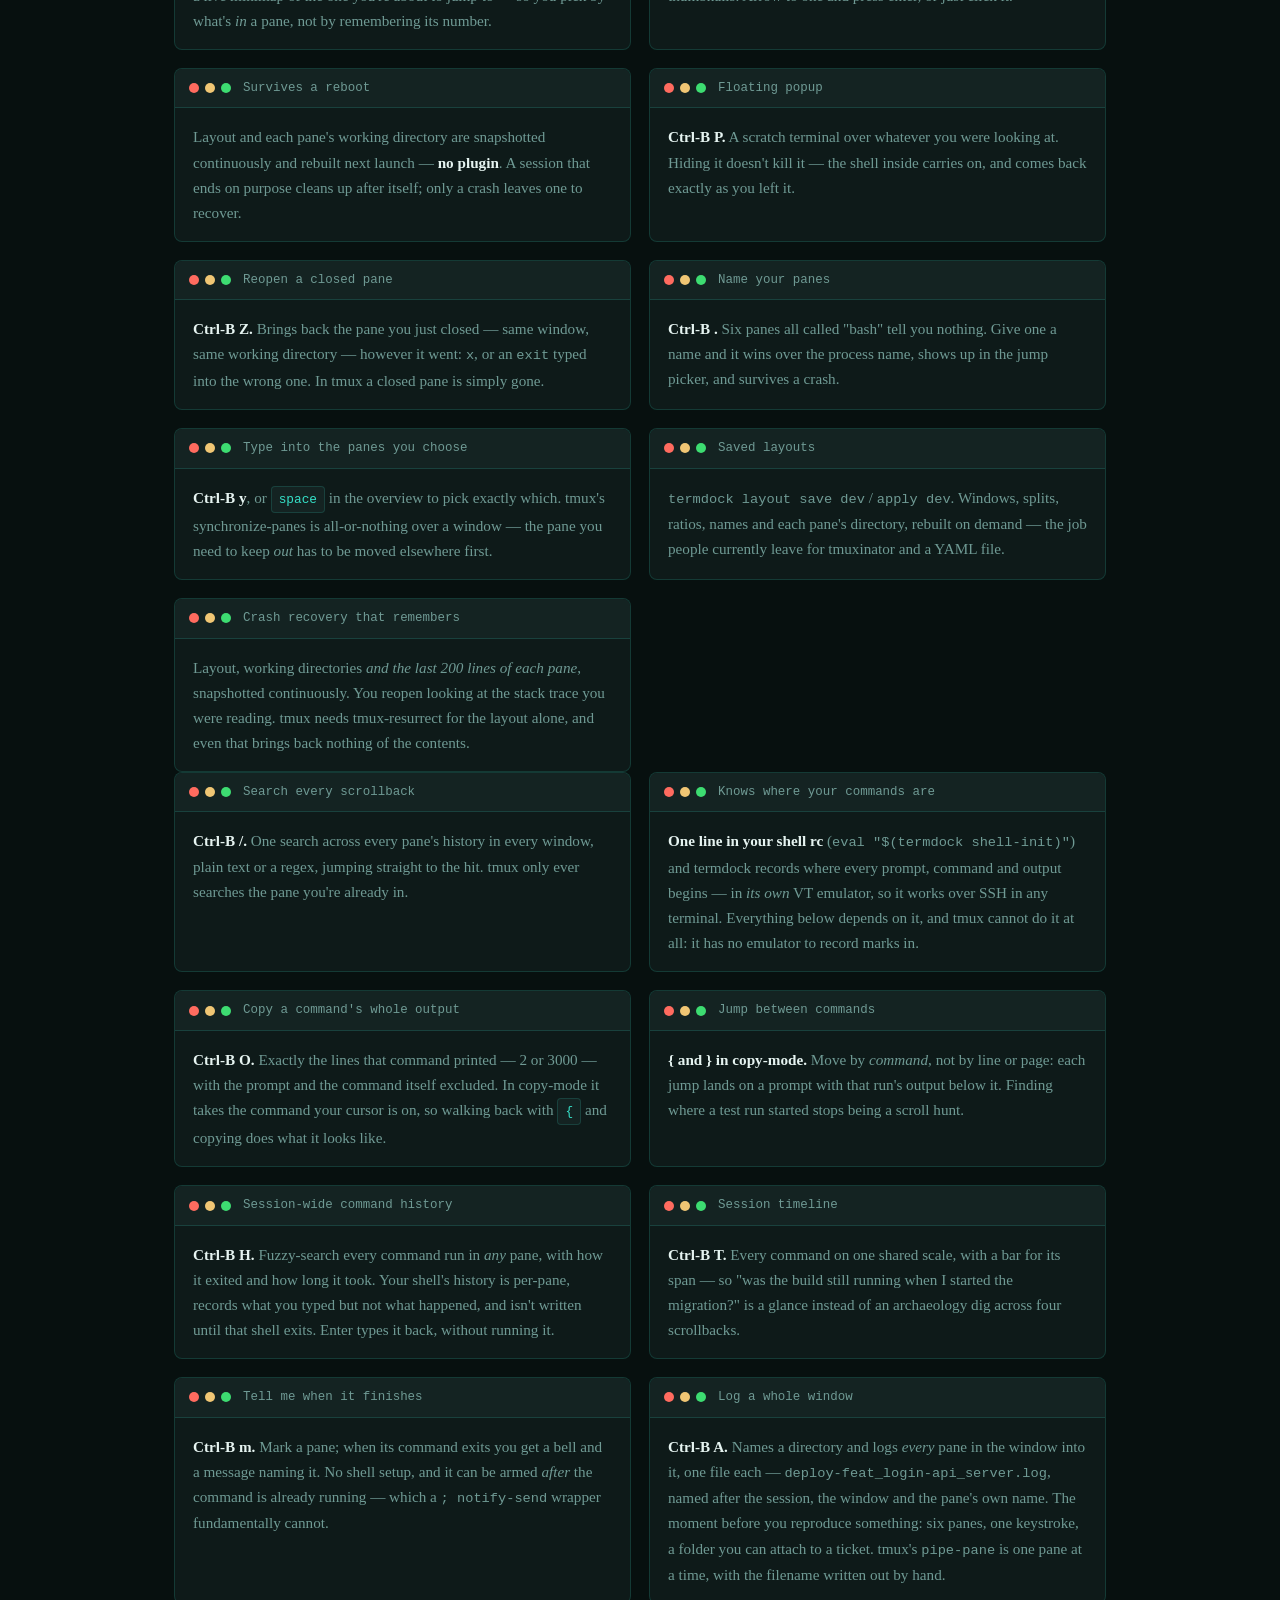
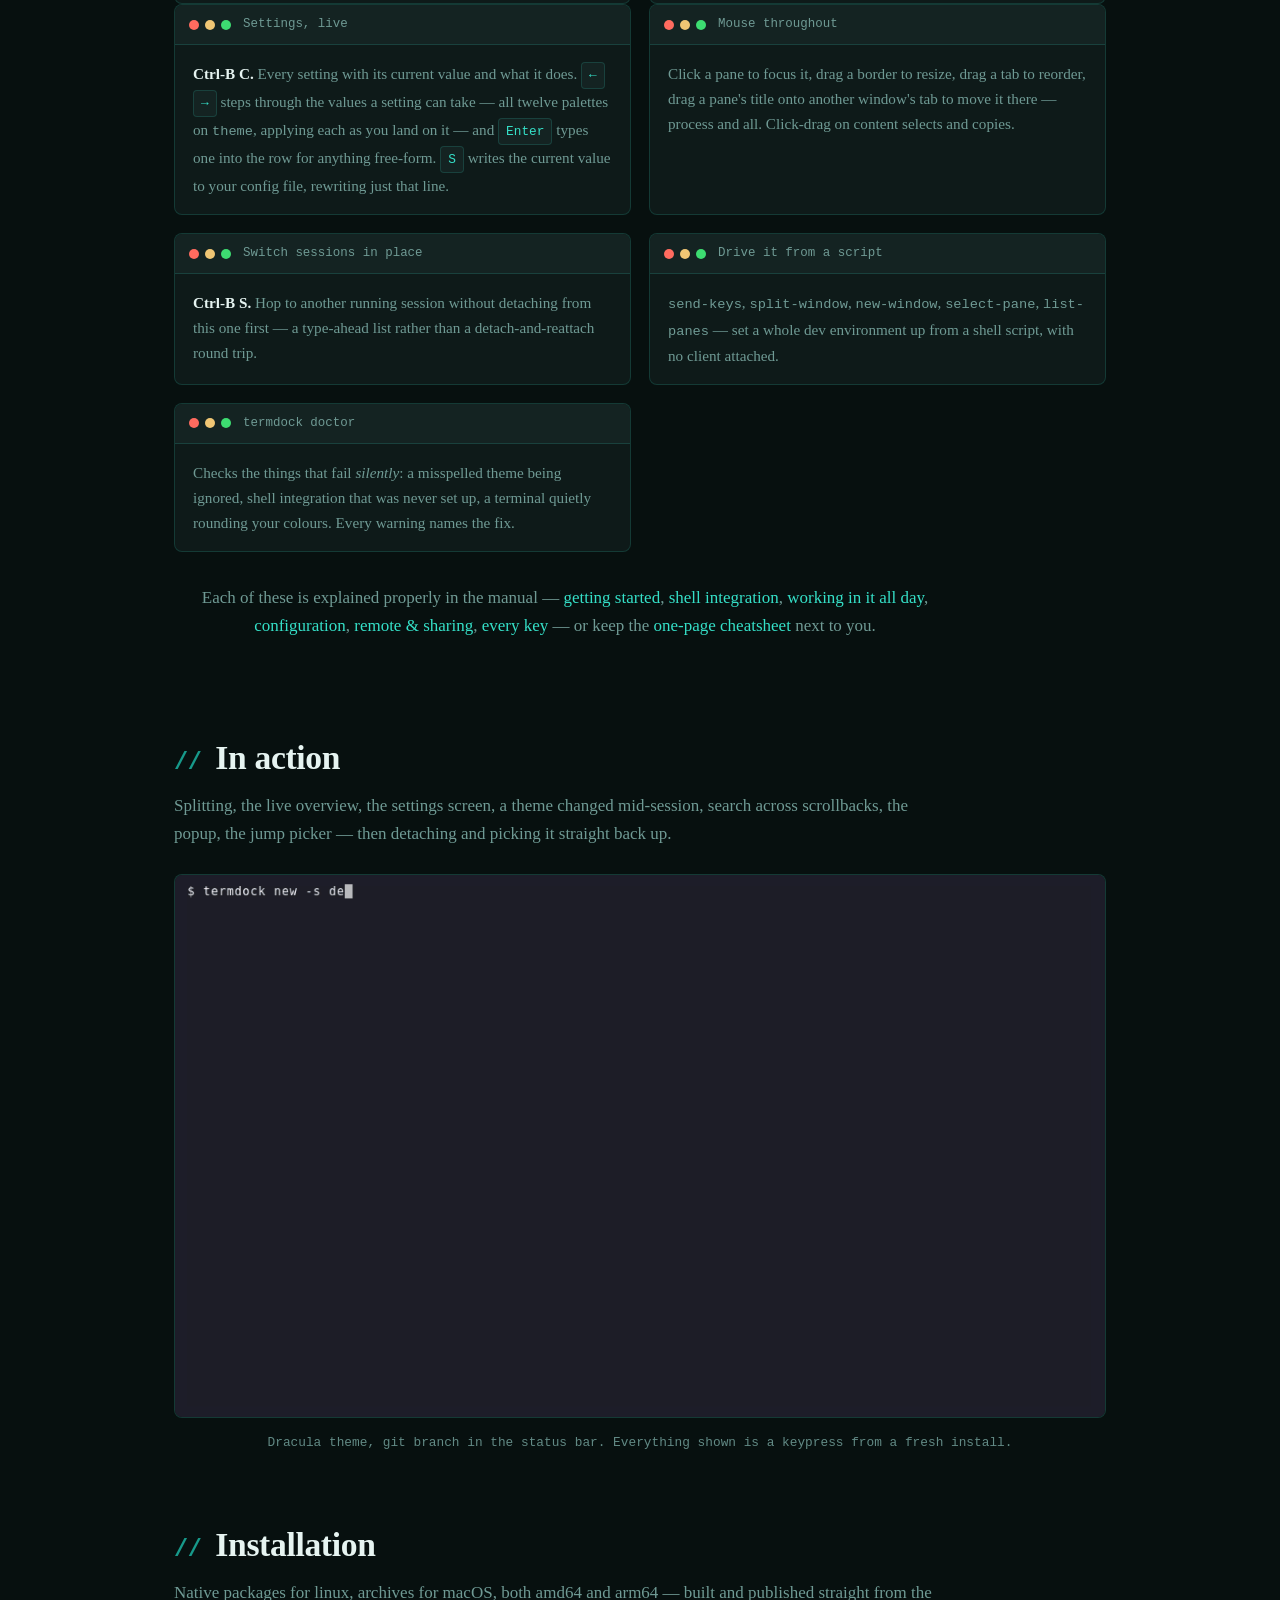
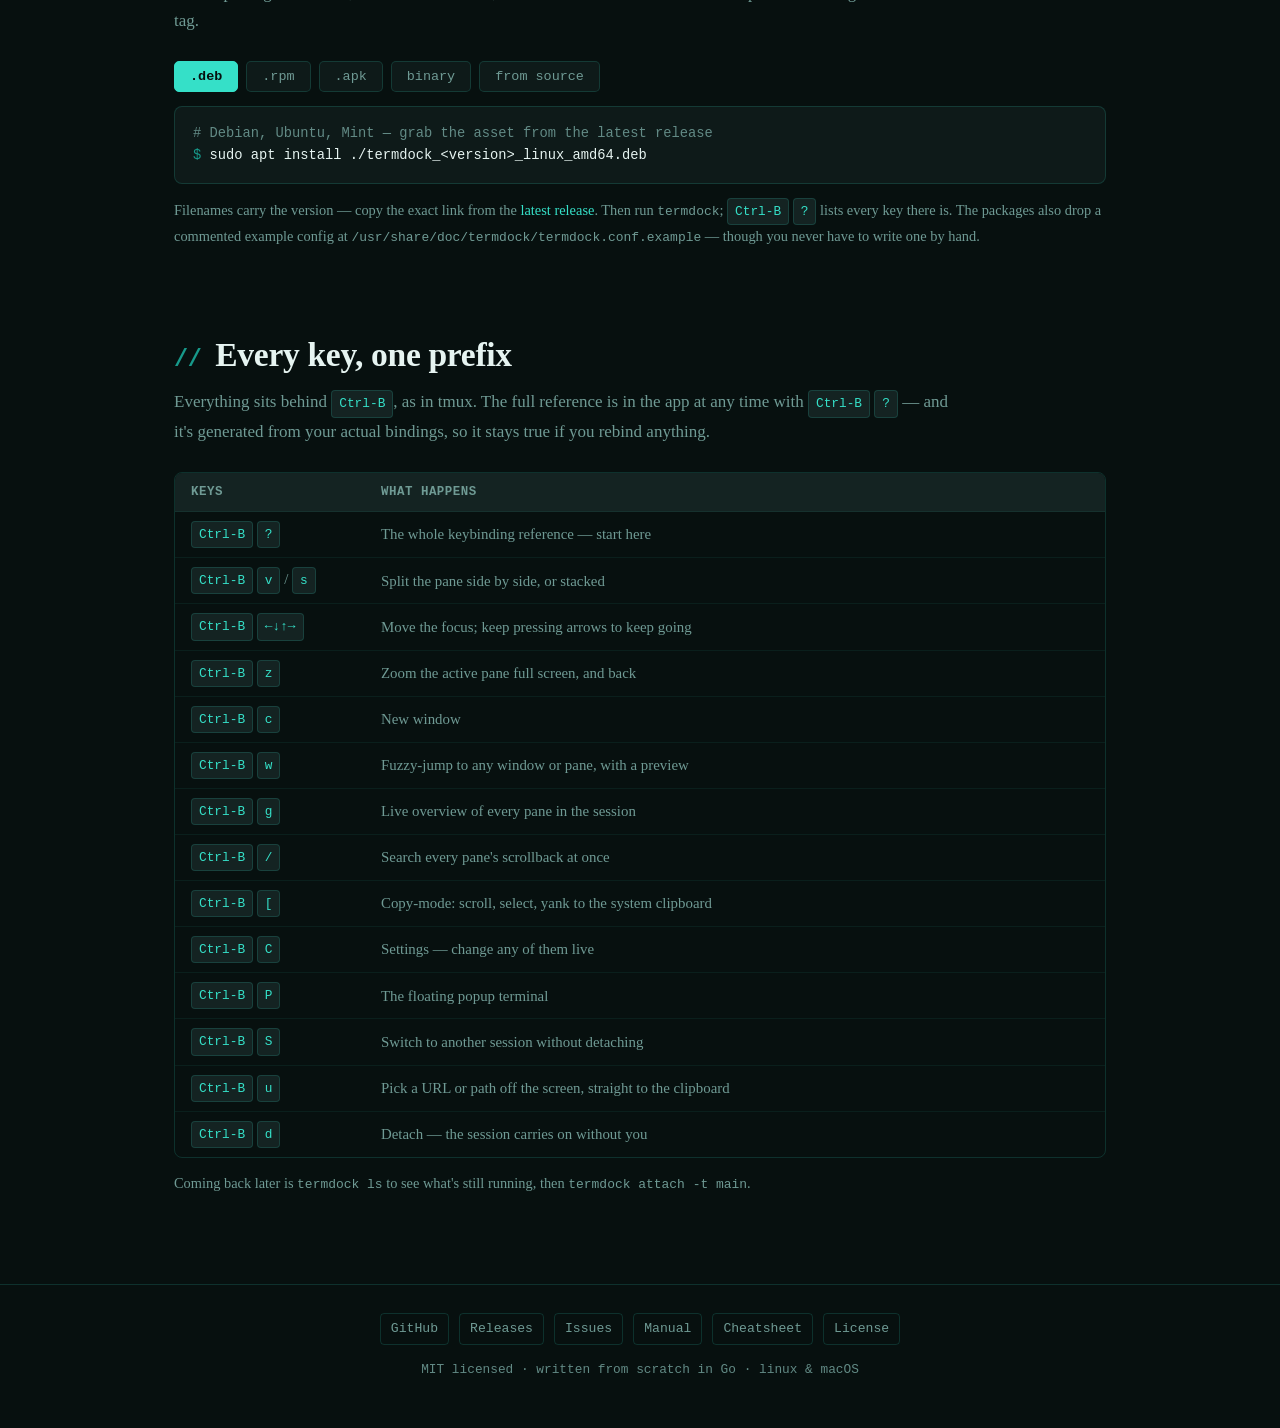
==== commit b0942a86: "Add a printable cheatsheet, group the long feature list, match the manual's type Three things from t" ====
--- a/docs/index.html
+++ b/docs/index.html
@@ -30,6 +30,7 @@
       <a href="#install">install</a>
       <a href="#keys" data-optional>keys</a>
       <a href="getting-started.html">manual</a>
+      <a href="cheatsheet.html">cheatsheet</a>
       <a href="https://github.com/padovanl/termdock">github</a>
     </nav>
   </div>
@@ -97,8 +98,13 @@
     Things tmux either doesn't do, or needs a plugin for — here they're just
     a keypress away.
   </p>
-  <div class="feature-grid">
-
+    <div class="install-tabs" role="tablist" aria-label="Feature groups">
+    <button class="install-tab" role="tab" id="tab-feat-paneswindo" aria-controls="panel-feat-paneswindo" aria-selected="true">Panes &amp; windows</button>
+    <button class="install-tab" role="tab" id="tab-feat-commands" aria-controls="panel-feat-commands" aria-selected="false">Commands</button>
+    <button class="install-tab" role="tab" id="tab-feat-everything" aria-controls="panel-feat-everything" aria-selected="false">Everything else</button>
+  </div>
+
+  <div class="feature-grid" role="tabpanel" id="panel-feat-paneswindo" aria-labelledby="tab-feat-paneswindo">
     <div class="feature-window">
       <div class="term-titlebar"><span class="term-dots"><i></i><i></i><i></i></span>Fuzzy jump picker</div>
       <div class="feature-window-body">
@@ -107,7 +113,6 @@
         so you pick by what's <em>in</em> a pane, not by remembering its number.
       </div>
     </div>
-
     <div class="feature-window">
       <div class="term-titlebar"><span class="term-dots"><i></i><i></i><i></i></span>Live pane overview</div>
       <div class="feature-window-body">
@@ -115,7 +120,68 @@
         a grid of live thumbnails. Arrow to one and press enter, or just click it.
       </div>
     </div>
-
+    <div class="feature-window">
+      <div class="term-titlebar"><span class="term-dots"><i></i><i></i><i></i></span>Survives a reboot</div>
+      <div class="feature-window-body">
+        Layout and each pane's working directory are snapshotted continuously
+        and rebuilt next launch — <strong>no plugin</strong>. A session that
+        ends on purpose cleans up after itself; only a crash leaves one to recover.
+      </div>
+    </div>
+    <div class="feature-window">
+      <div class="term-titlebar"><span class="term-dots"><i></i><i></i><i></i></span>Floating popup</div>
+      <div class="feature-window-body">
+        <strong>Ctrl-B P.</strong> A scratch terminal over whatever you were
+        looking at. Hiding it doesn't kill it — the shell inside carries on,
+        and comes back exactly as you left it.
+      </div>
+    </div>
+    <div class="feature-window">
+      <div class="term-titlebar"><span class="term-dots"><i></i><i></i><i></i></span>Reopen a closed pane</div>
+      <div class="feature-window-body">
+        <strong>Ctrl-B Z.</strong> Brings back the pane you just closed — same
+        window, same working directory — however it went: <code>x</code>, or
+        an <code>exit</code> typed into the wrong one. In tmux a closed pane
+        is simply gone.
+      </div>
+    </div>
+    <div class="feature-window">
+      <div class="term-titlebar"><span class="term-dots"><i></i><i></i><i></i></span>Name your panes</div>
+      <div class="feature-window-body">
+        <strong>Ctrl-B .</strong> Six panes all called "bash" tell you nothing.
+        Give one a name and it wins over the process name, shows up in the
+        jump picker, and survives a crash.
+      </div>
+    </div>
+    <div class="feature-window">
+      <div class="term-titlebar"><span class="term-dots"><i></i><i></i><i></i></span>Type into the panes you choose</div>
+      <div class="feature-window-body">
+        <strong>Ctrl-B y</strong>, or <span class="k">space</span> in the overview
+        to pick exactly which. tmux's synchronize-panes is all-or-nothing over
+        a window — the pane you need to keep <em>out</em> has to be moved
+        elsewhere first.
+      </div>
+    </div>
+    <div class="feature-window">
+      <div class="term-titlebar"><span class="term-dots"><i></i><i></i><i></i></span>Saved layouts</div>
+      <div class="feature-window-body">
+        <code>termdock layout save dev</code> / <code>apply dev</code>. Windows,
+        splits, ratios, names and each pane's directory, rebuilt on demand —
+        the job people currently leave for tmuxinator and a YAML file.
+      </div>
+    </div>
+    <div class="feature-window">
+      <div class="term-titlebar"><span class="term-dots"><i></i><i></i><i></i></span>Crash recovery that remembers</div>
+      <div class="feature-window-body">
+        Layout, working directories <em>and the last 200 lines of each pane</em>,
+        snapshotted continuously. You reopen looking at the stack trace you
+        were reading. tmux needs tmux-resurrect for the layout alone, and even
+        that brings back nothing of the contents.
+      </div>
+    </div>
+  </div>
+
+  <div class="feature-grid" role="tabpanel" id="panel-feat-commands" aria-labelledby="tab-feat-commands" hidden>
     <div class="feature-window">
       <div class="term-titlebar"><span class="term-dots"><i></i><i></i><i></i></span>Search every scrollback</div>
       <div class="feature-window-body">
@@ -124,7 +190,75 @@
         tmux only ever searches the pane you're already in.
       </div>
     </div>
-
+    <div class="feature-window">
+      <div class="term-titlebar"><span class="term-dots"><i></i><i></i><i></i></span>Knows where your commands are</div>
+      <div class="feature-window-body">
+        <strong>One line in your shell rc</strong> (<code>eval "$(termdock shell-init)"</code>)
+        and termdock records where every prompt, command and output begins —
+        in <em>its own</em> VT emulator, so it works over SSH in any terminal.
+        Everything below depends on it, and tmux cannot do it at all: it has
+        no emulator to record marks in.
+      </div>
+    </div>
+    <div class="feature-window">
+      <div class="term-titlebar"><span class="term-dots"><i></i><i></i><i></i></span>Copy a command's whole output</div>
+      <div class="feature-window-body">
+        <strong>Ctrl-B O.</strong> Exactly the lines that command printed —
+        2 or 3000 — with the prompt and the command itself excluded. In
+        copy-mode it takes the command your cursor is on, so walking back
+        with <span class="k">{</span> and copying does what it looks like.
+      </div>
+    </div>
+    <div class="feature-window">
+      <div class="term-titlebar"><span class="term-dots"><i></i><i></i><i></i></span>Jump between commands</div>
+      <div class="feature-window-body">
+        <strong>{ and } in copy-mode.</strong> Move by <em>command</em>, not by
+        line or page: each jump lands on a prompt with that run's output
+        below it. Finding where a test run started stops being a scroll hunt.
+      </div>
+    </div>
+    <div class="feature-window">
+      <div class="term-titlebar"><span class="term-dots"><i></i><i></i><i></i></span>Session-wide command history</div>
+      <div class="feature-window-body">
+        <strong>Ctrl-B H.</strong> Fuzzy-search every command run in <em>any</em>
+        pane, with how it exited and how long it took. Your shell's history is
+        per-pane, records what you typed but not what happened, and isn't
+        written until that shell exits. Enter types it back, without running it.
+      </div>
+    </div>
+    <div class="feature-window">
+      <div class="term-titlebar"><span class="term-dots"><i></i><i></i><i></i></span>Session timeline</div>
+      <div class="feature-window-body">
+        <strong>Ctrl-B T.</strong> Every command on one shared scale, with a bar
+        for its span — so "was the build still running when I started the
+        migration?" is a glance instead of an archaeology dig across four
+        scrollbacks.
+      </div>
+    </div>
+    <div class="feature-window">
+      <div class="term-titlebar"><span class="term-dots"><i></i><i></i><i></i></span>Tell me when it finishes</div>
+      <div class="feature-window-body">
+        <strong>Ctrl-B m.</strong> Mark a pane; when its command exits you get a
+        bell and a message naming it. No shell setup, and it can be armed
+        <em>after</em> the command is already running — which a
+        <code>; notify-send</code> wrapper fundamentally cannot.
+      </div>
+    </div>
+    <div class="feature-window">
+      <div class="term-titlebar"><span class="term-dots"><i></i><i></i><i></i></span>Log a whole window</div>
+      <div class="feature-window-body">
+        <strong>Ctrl-B A.</strong> Names a directory and logs <em>every</em>
+        pane in the window into it, one file each —
+        <code>deploy-feat_login-api_server.log</code>, named after the session,
+        the window and the pane's own name. The moment before you reproduce
+        something: six panes, one keystroke, a folder you can attach to a
+        ticket. tmux's <code>pipe-pane</code> is one pane at a time, with the
+        filename written out by hand.
+      </div>
+    </div>
+  </div>
+
+  <div class="feature-grid" role="tabpanel" id="panel-feat-everything" aria-labelledby="tab-feat-everything" hidden>
     <div class="feature-window">
       <div class="term-titlebar"><span class="term-dots"><i></i><i></i><i></i></span>Settings, live</div>
       <div class="feature-window-body">
@@ -137,25 +271,6 @@
         config file, rewriting just that line.
       </div>
     </div>
-
-    <div class="feature-window">
-      <div class="term-titlebar"><span class="term-dots"><i></i><i></i><i></i></span>Survives a reboot</div>
-      <div class="feature-window-body">
-        Layout and each pane's working directory are snapshotted continuously
-        and rebuilt next launch — <strong>no plugin</strong>. A session that
-        ends on purpose cleans up after itself; only a crash leaves one to recover.
-      </div>
-    </div>
-
-    <div class="feature-window">
-      <div class="term-titlebar"><span class="term-dots"><i></i><i></i><i></i></span>Floating popup</div>
-      <div class="feature-window-body">
-        <strong>Ctrl-B P.</strong> A scratch terminal over whatever you were
-        looking at. Hiding it doesn't kill it — the shell inside carries on,
-        and comes back exactly as you left it.
-      </div>
-    </div>
-
     <div class="feature-window">
       <div class="term-titlebar"><span class="term-dots"><i></i><i></i><i></i></span>Mouse throughout</div>
       <div class="feature-window-body">
@@ -164,7 +279,6 @@
         there — process and all. Click-drag on content selects and copies.
       </div>
     </div>
-
     <div class="feature-window">
       <div class="term-titlebar"><span class="term-dots"><i></i><i></i><i></i></span>Switch sessions in place</div>
       <div class="feature-window-body">
@@ -173,7 +287,6 @@
         detach-and-reattach round trip.
       </div>
     </div>
-
     <div class="feature-window">
       <div class="term-titlebar"><span class="term-dots"><i></i><i></i><i></i></span>Drive it from a script</div>
       <div class="feature-window-body">
@@ -183,115 +296,6 @@
         script, with no client attached.
       </div>
     </div>
-
-    <div class="feature-window">
-      <div class="term-titlebar"><span class="term-dots"><i></i><i></i><i></i></span>Knows where your commands are</div>
-      <div class="feature-window-body">
-        <strong>One line in your shell rc</strong> (<code>eval "$(termdock shell-init)"</code>)
-        and termdock records where every prompt, command and output begins —
-        in <em>its own</em> VT emulator, so it works over SSH in any terminal.
-        Everything below depends on it, and tmux cannot do it at all: it has
-        no emulator to record marks in.
-      </div>
-    </div>
-
-    <div class="feature-window">
-      <div class="term-titlebar"><span class="term-dots"><i></i><i></i><i></i></span>Copy a command's whole output</div>
-      <div class="feature-window-body">
-        <strong>Ctrl-B O.</strong> Exactly the lines that command printed —
-        2 or 3000 — with the prompt and the command itself excluded. In
-        copy-mode it takes the command your cursor is on, so walking back
-        with <span class="k">{</span> and copying does what it looks like.
-      </div>
-    </div>
-
-    <div class="feature-window">
-      <div class="term-titlebar"><span class="term-dots"><i></i><i></i><i></i></span>Jump between commands</div>
-      <div class="feature-window-body">
-        <strong>{ and } in copy-mode.</strong> Move by <em>command</em>, not by
-        line or page: each jump lands on a prompt with that run's output
-        below it. Finding where a test run started stops being a scroll hunt.
-      </div>
-    </div>
-
-    <div class="feature-window">
-      <div class="term-titlebar"><span class="term-dots"><i></i><i></i><i></i></span>Session-wide command history</div>
-      <div class="feature-window-body">
-        <strong>Ctrl-B H.</strong> Fuzzy-search every command run in <em>any</em>
-        pane, with how it exited and how long it took. Your shell's history is
-        per-pane, records what you typed but not what happened, and isn't
-        written until that shell exits. Enter types it back, without running it.
-      </div>
-    </div>
-
-    <div class="feature-window">
-      <div class="term-titlebar"><span class="term-dots"><i></i><i></i><i></i></span>Session timeline</div>
-      <div class="feature-window-body">
-        <strong>Ctrl-B T.</strong> Every command on one shared scale, with a bar
-        for its span — so "was the build still running when I started the
-        migration?" is a glance instead of an archaeology dig across four
-        scrollbacks.
-      </div>
-    </div>
-
-    <div class="feature-window">
-      <div class="term-titlebar"><span class="term-dots"><i></i><i></i><i></i></span>Reopen a closed pane</div>
-      <div class="feature-window-body">
-        <strong>Ctrl-B Z.</strong> Brings back the pane you just closed — same
-        window, same working directory — however it went: <code>x</code>, or
-        an <code>exit</code> typed into the wrong one. In tmux a closed pane
-        is simply gone.
-      </div>
-    </div>
-
-    <div class="feature-window">
-      <div class="term-titlebar"><span class="term-dots"><i></i><i></i><i></i></span>Tell me when it finishes</div>
-      <div class="feature-window-body">
-        <strong>Ctrl-B m.</strong> Mark a pane; when its command exits you get a
-        bell and a message naming it. No shell setup, and it can be armed
-        <em>after</em> the command is already running — which a
-        <code>; notify-send</code> wrapper fundamentally cannot.
-      </div>
-    </div>
-
-    <div class="feature-window">
-      <div class="term-titlebar"><span class="term-dots"><i></i><i></i><i></i></span>Name your panes</div>
-      <div class="feature-window-body">
-        <strong>Ctrl-B .</strong> Six panes all called "bash" tell you nothing.
-        Give one a name and it wins over the process name, shows up in the
-        jump picker, and survives a crash.
-      </div>
-    </div>
-
-    <div class="feature-window">
-      <div class="term-titlebar"><span class="term-dots"><i></i><i></i><i></i></span>Type into the panes you choose</div>
-      <div class="feature-window-body">
-        <strong>Ctrl-B y</strong>, or <span class="k">space</span> in the overview
-        to pick exactly which. tmux's synchronize-panes is all-or-nothing over
-        a window — the pane you need to keep <em>out</em> has to be moved
-        elsewhere first.
-      </div>
-    </div>
-
-    <div class="feature-window">
-      <div class="term-titlebar"><span class="term-dots"><i></i><i></i><i></i></span>Saved layouts</div>
-      <div class="feature-window-body">
-        <code>termdock layout save dev</code> / <code>apply dev</code>. Windows,
-        splits, ratios, names and each pane's directory, rebuilt on demand —
-        the job people currently leave for tmuxinator and a YAML file.
-      </div>
-    </div>
-
-    <div class="feature-window">
-      <div class="term-titlebar"><span class="term-dots"><i></i><i></i><i></i></span>Crash recovery that remembers</div>
-      <div class="feature-window-body">
-        Layout, working directories <em>and the last 200 lines of each pane</em>,
-        snapshotted continuously. You reopen looking at the stack trace you
-        were reading. tmux needs tmux-resurrect for the layout alone, and even
-        that brings back nothing of the contents.
-      </div>
-    </div>
-
     <div class="feature-window">
       <div class="term-titlebar"><span class="term-dots"><i></i><i></i><i></i></span>termdock doctor</div>
       <div class="feature-window-body">
@@ -300,20 +304,6 @@
         rounding your colours. Every warning names the fix.
       </div>
     </div>
-
-    <div class="feature-window">
-      <div class="term-titlebar"><span class="term-dots"><i></i><i></i><i></i></span>Log a whole window</div>
-      <div class="feature-window-body">
-        <strong>Ctrl-B A.</strong> Names a directory and logs <em>every</em>
-        pane in the window into it, one file each —
-        <code>deploy-feat_login-api_server.log</code>, named after the session,
-        the window and the pane's own name. The moment before you reproduce
-        something: six panes, one keystroke, a folder you can attach to a
-        ticket. tmux's <code>pipe-pane</code> is one pane at a time, with the
-        filename written out by hand.
-      </div>
-    </div>
-
   </div>
   <p class="section-lede" style="margin-top:2rem;text-align:center">
     Each of these is explained properly in the manual —
@@ -322,7 +312,8 @@
     <a href="workflow.html">working in it all day</a>,
     <a href="configuration.html">configuration</a>,
     <a href="remote.html">remote &amp; sharing</a>,
-    <a href="keys.html">every key</a>.
+    <a href="keys.html">every key</a> — or keep the
+    <a href="cheatsheet.html">one-page cheatsheet</a> next to you.
   </p>
 </section>
 
@@ -430,6 +421,7 @@
       <a class="foot-chip" href="https://github.com/padovanl/termdock/releases">Releases</a>
       <a class="foot-chip" href="https://github.com/padovanl/termdock/issues">Issues</a>
       <a class="foot-chip" href="getting-started.html">Manual</a>
+      <a class="foot-chip" href="cheatsheet.html">Cheatsheet</a>
       <a class="foot-chip" href="https://github.com/padovanl/termdock/blob/master/LICENSE">License</a>
     </div>
     <p class="foot-note">MIT licensed · written from scratch in Go · linux &amp; macOS</p>
@@ -437,27 +429,35 @@
 </footer>
 
 <script>
-  // Tabbed install instructions. Without JS every panel but the first is
-  // hidden by the markup, so the .deb one still shows — and the release
-  // page linked below covers the rest.
+  // Tab groups: the install methods, and the feature categories. Scoped
+  // per tablist rather than to every .install-tab on the page — one flat
+  // list would make clicking a feature tab hide the install panels, since
+  // "select this one, hide the others" would treat all of them as
+  // alternatives to each other.
+  //
+  // Without JS the markup leaves the first panel of each group visible,
+  // so the page still says something useful.
   (function () {
-    var tabs = Array.prototype.slice.call(document.querySelectorAll('.install-tab'));
-    function select(tab) {
-      tabs.forEach(function (t) {
-        var panel = document.getElementById(t.getAttribute('aria-controls'));
-        var on = t === tab;
-        t.setAttribute('aria-selected', on ? 'true' : 'false');
-        if (panel) { panel.hidden = !on; }
-      });
-    }
-    tabs.forEach(function (tab, i) {
-      tab.addEventListener('click', function () { select(tab); });
-      tab.addEventListener('keydown', function (e) {
-        var next = e.key === 'ArrowRight' ? i + 1 : e.key === 'ArrowLeft' ? i - 1 : -1;
-        if (next < 0 || next >= tabs.length) { return; }
-        e.preventDefault();
-        tabs[next].focus();
-        select(tabs[next]);
+    var lists = Array.prototype.slice.call(document.querySelectorAll('[role="tablist"]'));
+    lists.forEach(function (list) {
+      var tabs = Array.prototype.slice.call(list.querySelectorAll('[role="tab"]'));
+      function select(tab) {
+        tabs.forEach(function (t) {
+          var panel = document.getElementById(t.getAttribute('aria-controls'));
+          var on = t === tab;
+          t.setAttribute('aria-selected', on ? 'true' : 'false');
+          if (panel) { panel.hidden = !on; }
+        });
+      }
+      tabs.forEach(function (tab, i) {
+        tab.addEventListener('click', function () { select(tab); });
+        tab.addEventListener('keydown', function (e) {
+          var next = e.key === 'ArrowRight' ? i + 1 : e.key === 'ArrowLeft' ? i - 1 : -1;
+          if (next < 0 || next >= tabs.length) { return; }
+          e.preventDefault();
+          tabs[next].focus();
+          select(tabs[next]);
+        });
       });
     });
   })();
--- a/docs/style.css
+++ b/docs/style.css
@@ -242,21 +242,38 @@
 }
 .manual-toc a:hover { opacity: 1; color: var(--phosphor); }
 
+/* The manual borrows the landing page's typography deliberately: the
+   serif headings with their "//" mark are the strongest thing the site
+   has, and a manual set in something else would read as a different
+   product. */
+.manual-body h1 {
+  font-family: var(--serif);
+  letter-spacing: -0.01em;
+}
+.manual-body h1::before {
+  content: "// ";
+  font-family: var(--mono);
+  color: var(--phosphor-dim);
+  font-size: 0.6em;
+}
 .manual-body > h2 {
   margin: 2.5rem 0 0.75rem;
   padding-top: 0.5rem;
-  font-size: 1.5rem;
+  font-family: var(--serif);
+  font-size: 1.55rem;
+  letter-spacing: -0.01em;
   color: var(--phosphor);
   scroll-margin-top: 5rem;
 }
 .manual-body > h2:first-child { margin-top: 0; }
 .manual-body > h3 {
   margin: 1.75rem 0 0.5rem;
-  font-size: 1.1rem;
+  font-family: var(--serif);
+  font-size: 1.15rem;
   color: var(--parchment);
   scroll-margin-top: 5rem;
 }
-.manual-body p { line-height: 1.7; margin: 0.75rem 0; }
+.manual-body p { line-height: 1.72; margin: 0.8rem 0; max-width: 40em; }
 .manual-body ul, .manual-body ol { line-height: 1.7; padding-left: 1.25rem; }
 .manual-body li { margin: 0.4rem 0; }
 
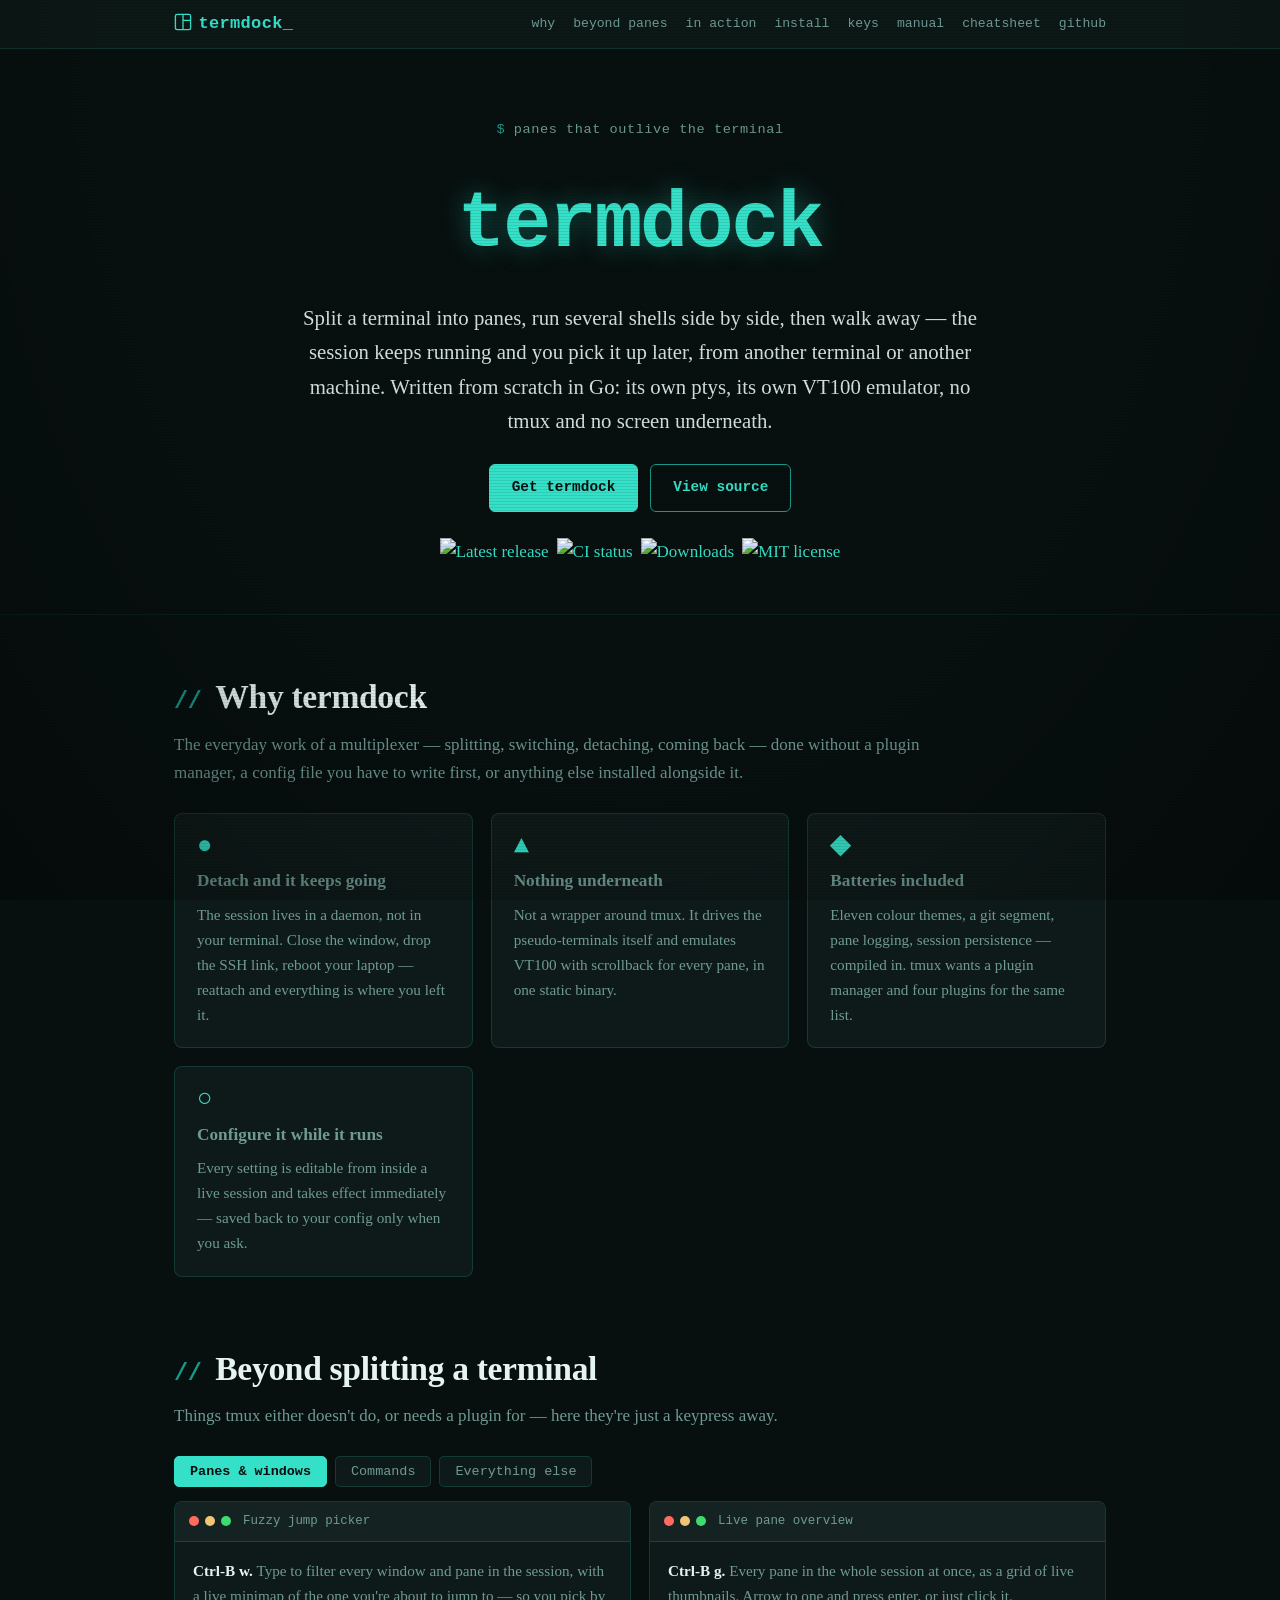
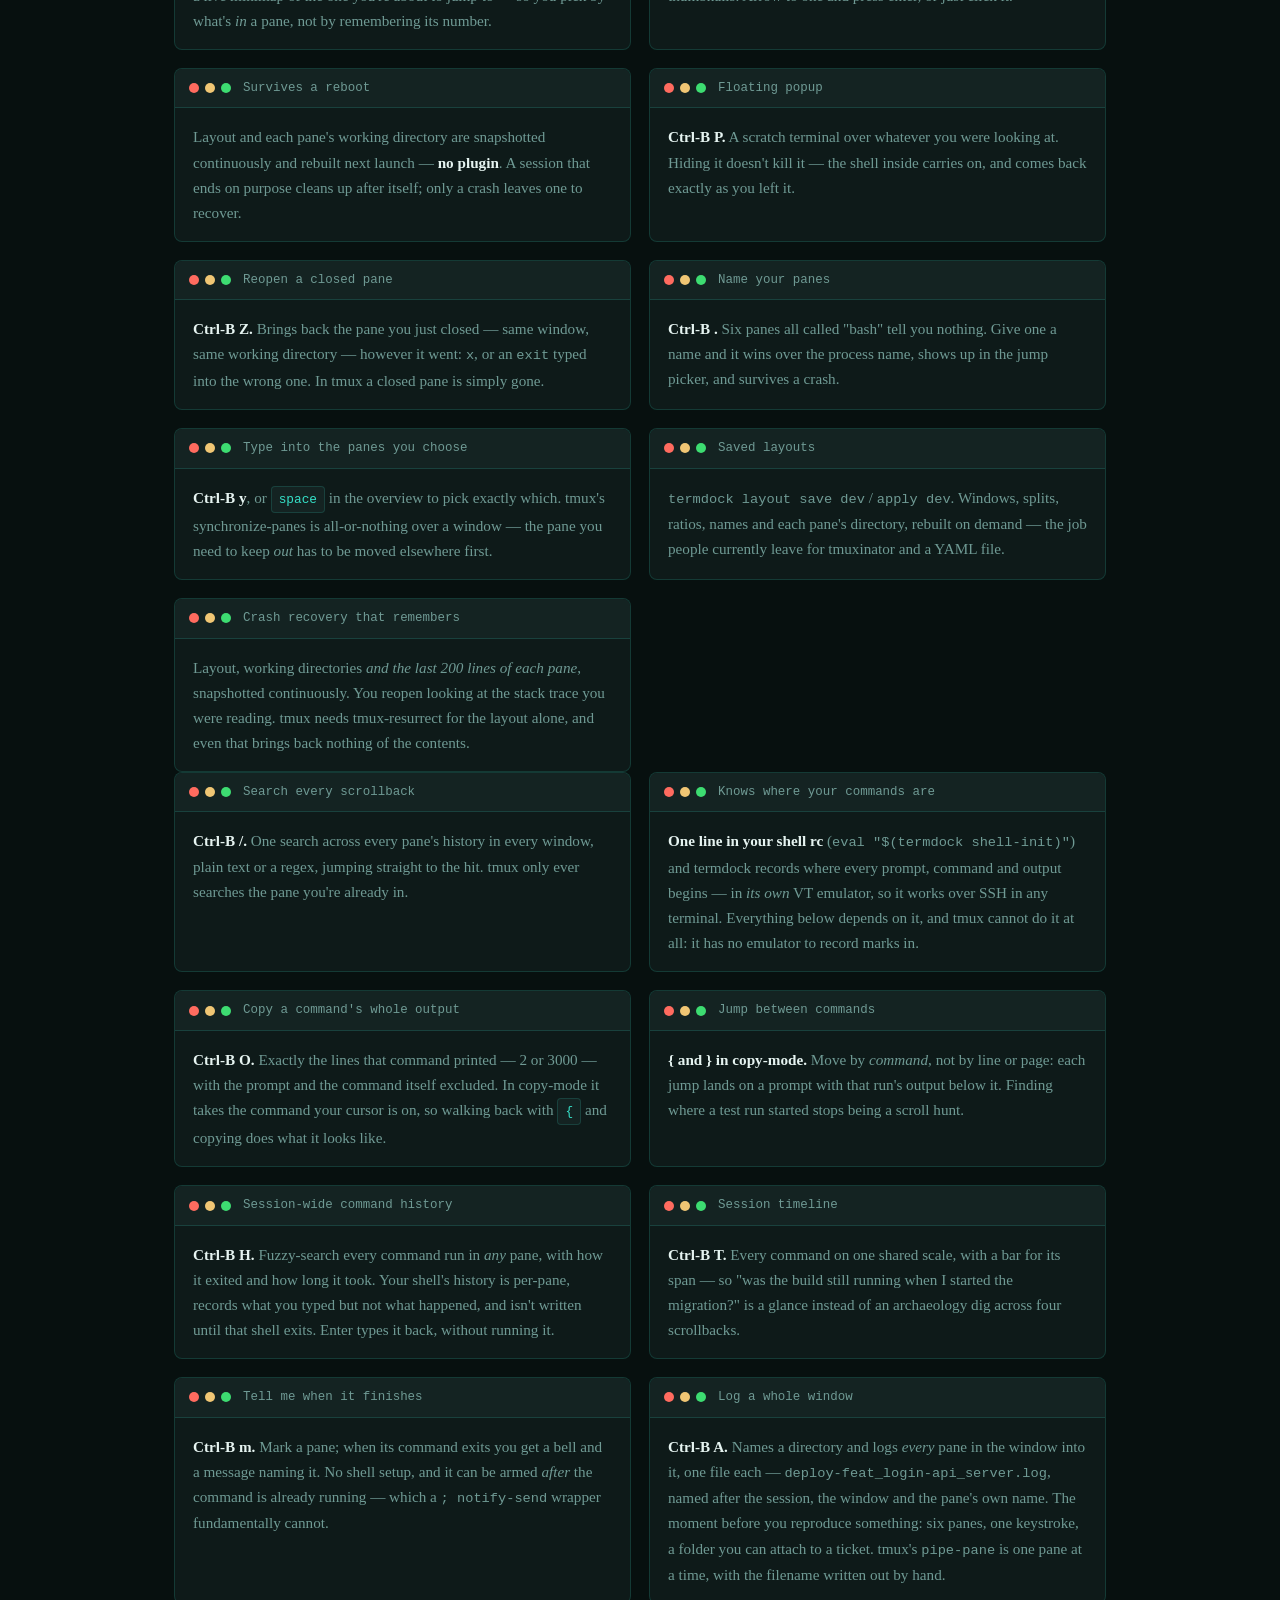
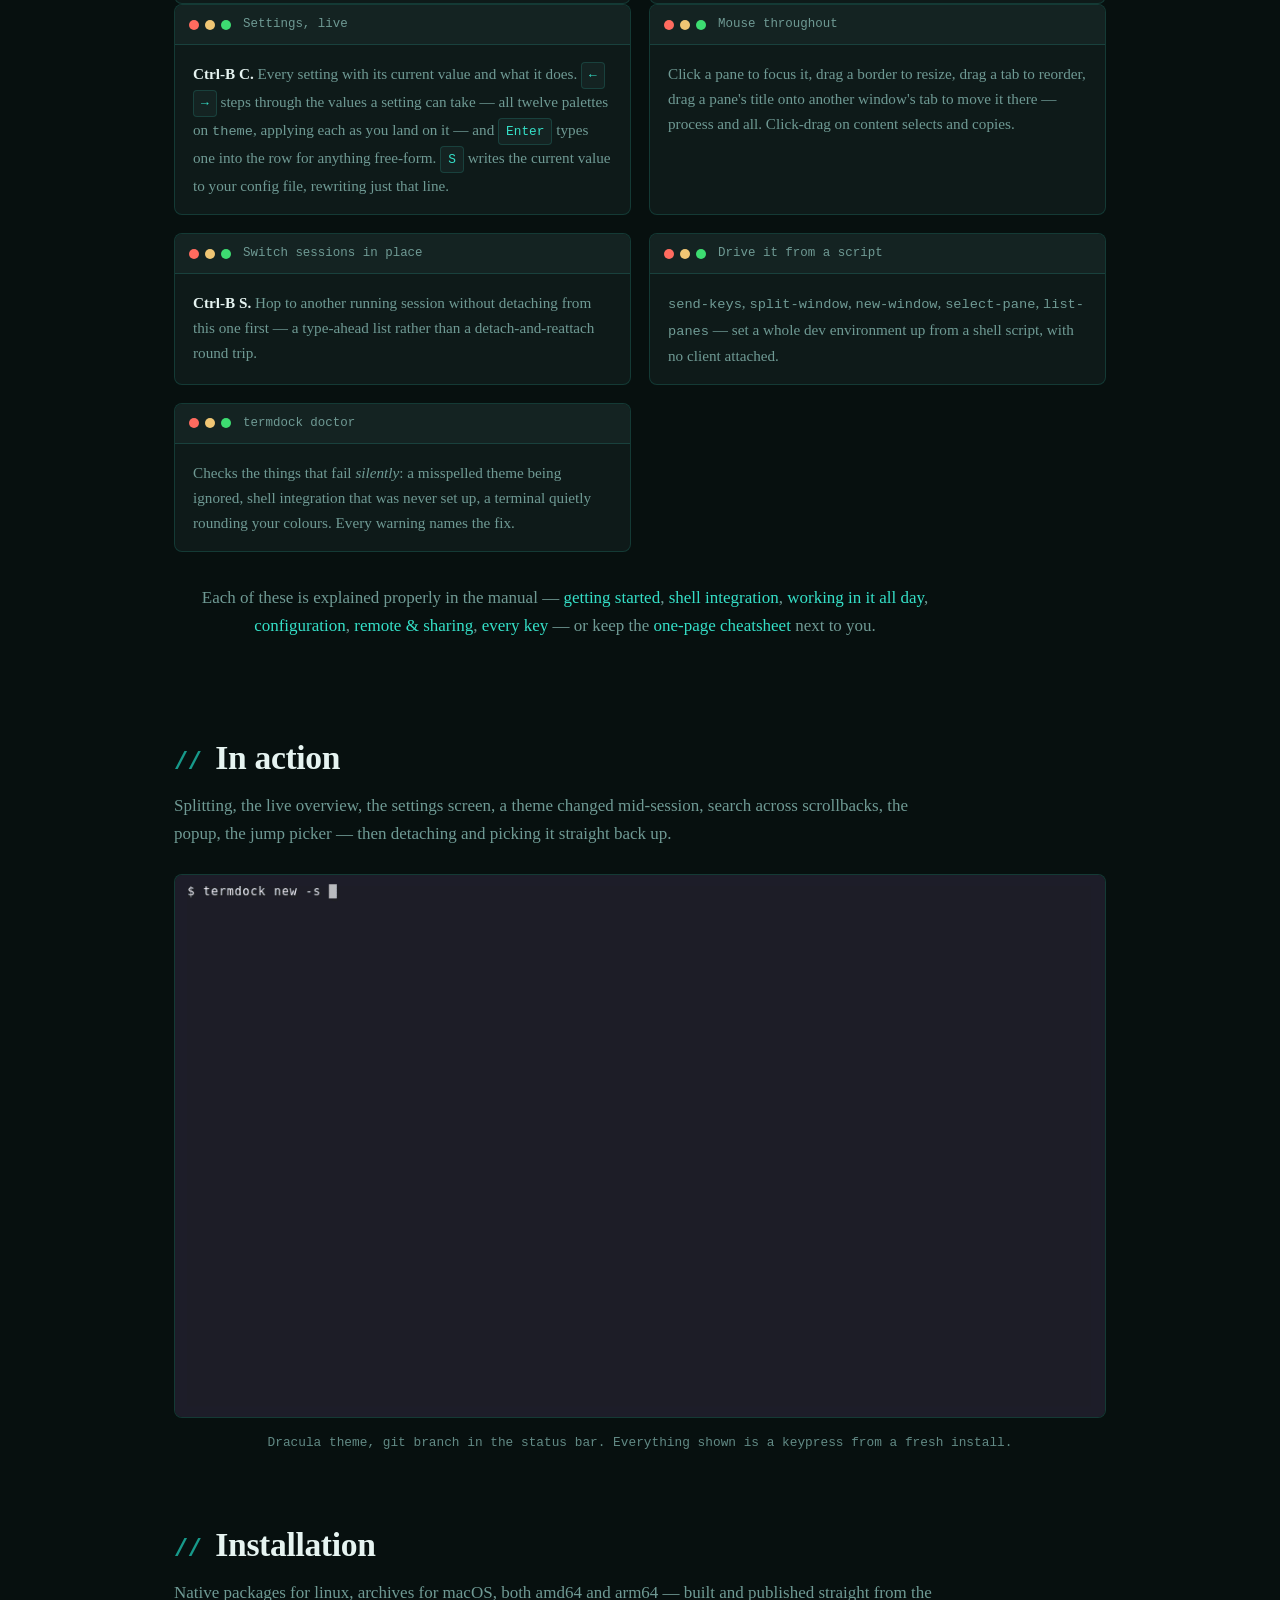
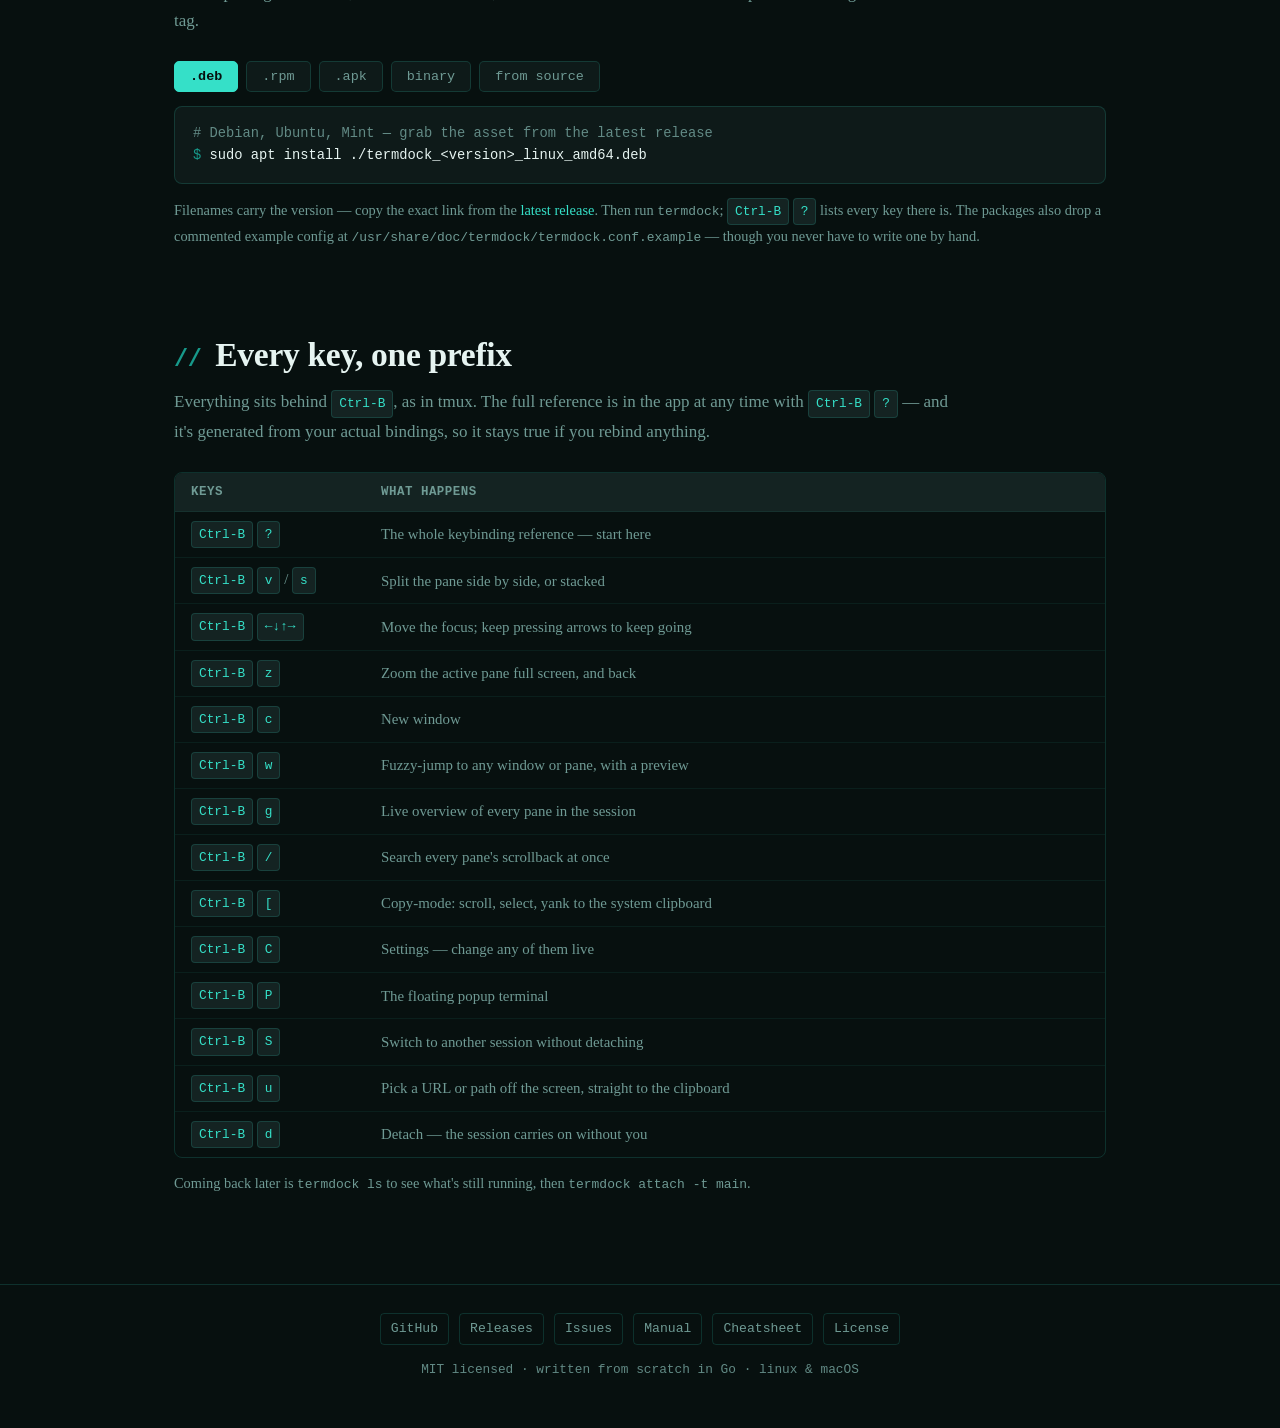
==== commit 2ca6c72e: "Close the focused pane's corners, and stop one command counting twice Six things, from the screensho" ====
--- a/docs/index.html
+++ b/docs/index.html
@@ -325,7 +325,7 @@
     then detaching and picking it straight back up.
   </p>
   <figure class="demo-frame" style="margin:0 0 14px">
-    <img src="demo.gif" width="960" height="549" alt="A termdock session: splitting into panes, the live pane overview, the settings screen, a theme changed live, scrollback search, the floating popup and the jump picker, then detaching and reattaching" loading="lazy">
+    <img src="demo.gif" width="1200" height="700" alt="A termdock session: naming panes, a failed command's exit status shown on its pane title, the jump picker's live preview, every command the session has run with how it ended, the same commands on a shared timeline, closing a pane and taking it back, then detaching with the work still running" loading="lazy">
   </figure>
   <p class="demo-caption">Dracula theme, git branch in the status bar. Everything shown is a keypress from a fresh install.</p>
 </section>
--- a/docs/style.css
+++ b/docs/style.css
@@ -313,6 +313,28 @@
 .manual-body th { color: var(--rust); font-weight: 600; }
 .manual-body td:first-child { white-space: nowrap; }
 
+/* A figure in the manual: the demo recording, sized by its own aspect
+   ratio so the page does not reflow once it loads. The intrinsic size
+   is on the <img> itself; the max-width here is what keeps it inside
+   the reading column on a narrow screen. */
+.manual-figure {
+  margin: 1.5rem 0 2rem;
+}
+.manual-figure img {
+  display: block;
+  width: 100%;
+  height: auto;
+  max-width: 100%;
+  border: 1px solid var(--hairline);
+  border-radius: 8px;
+}
+.manual-figure figcaption {
+  margin-top: 0.6rem;
+  font-size: 0.86rem;
+  color: var(--rust);
+  line-height: 1.55;
+}
+
 .page-lede {
   font-size: 1.1rem;
   line-height: 1.65;
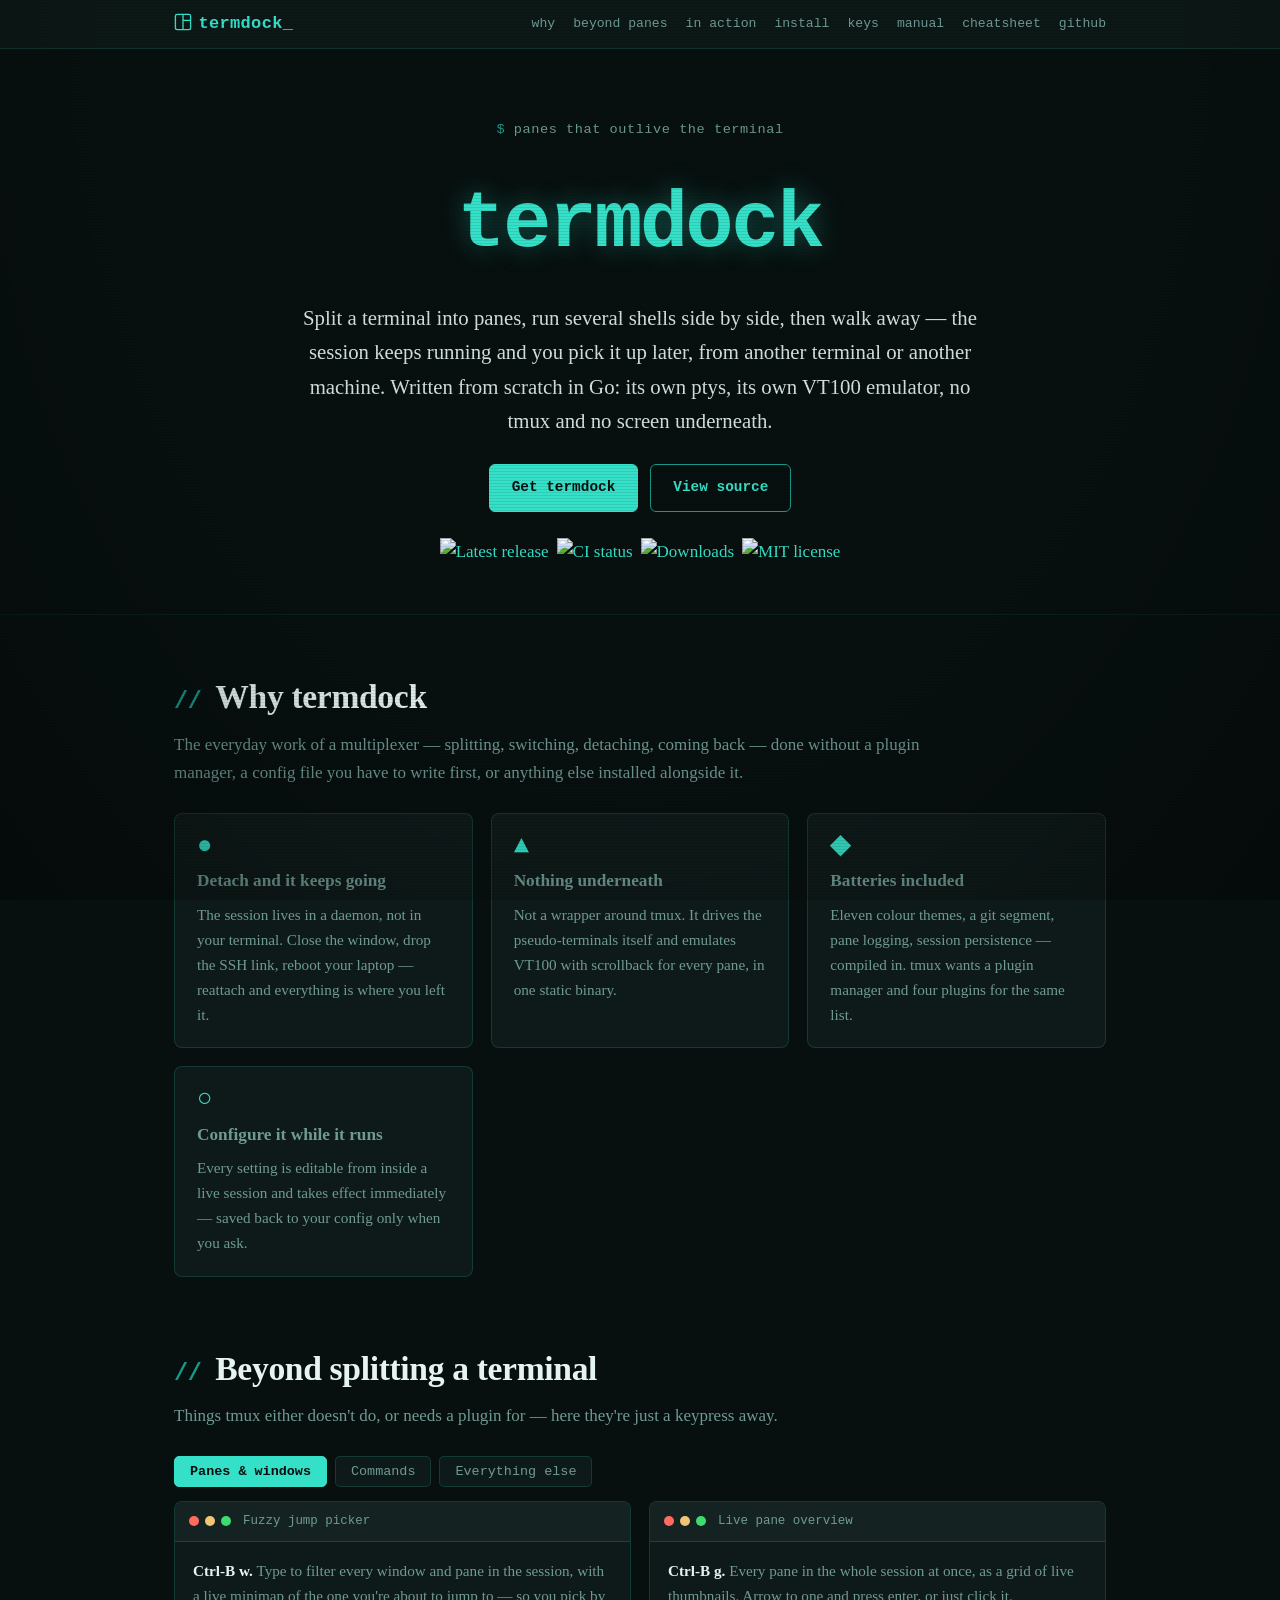
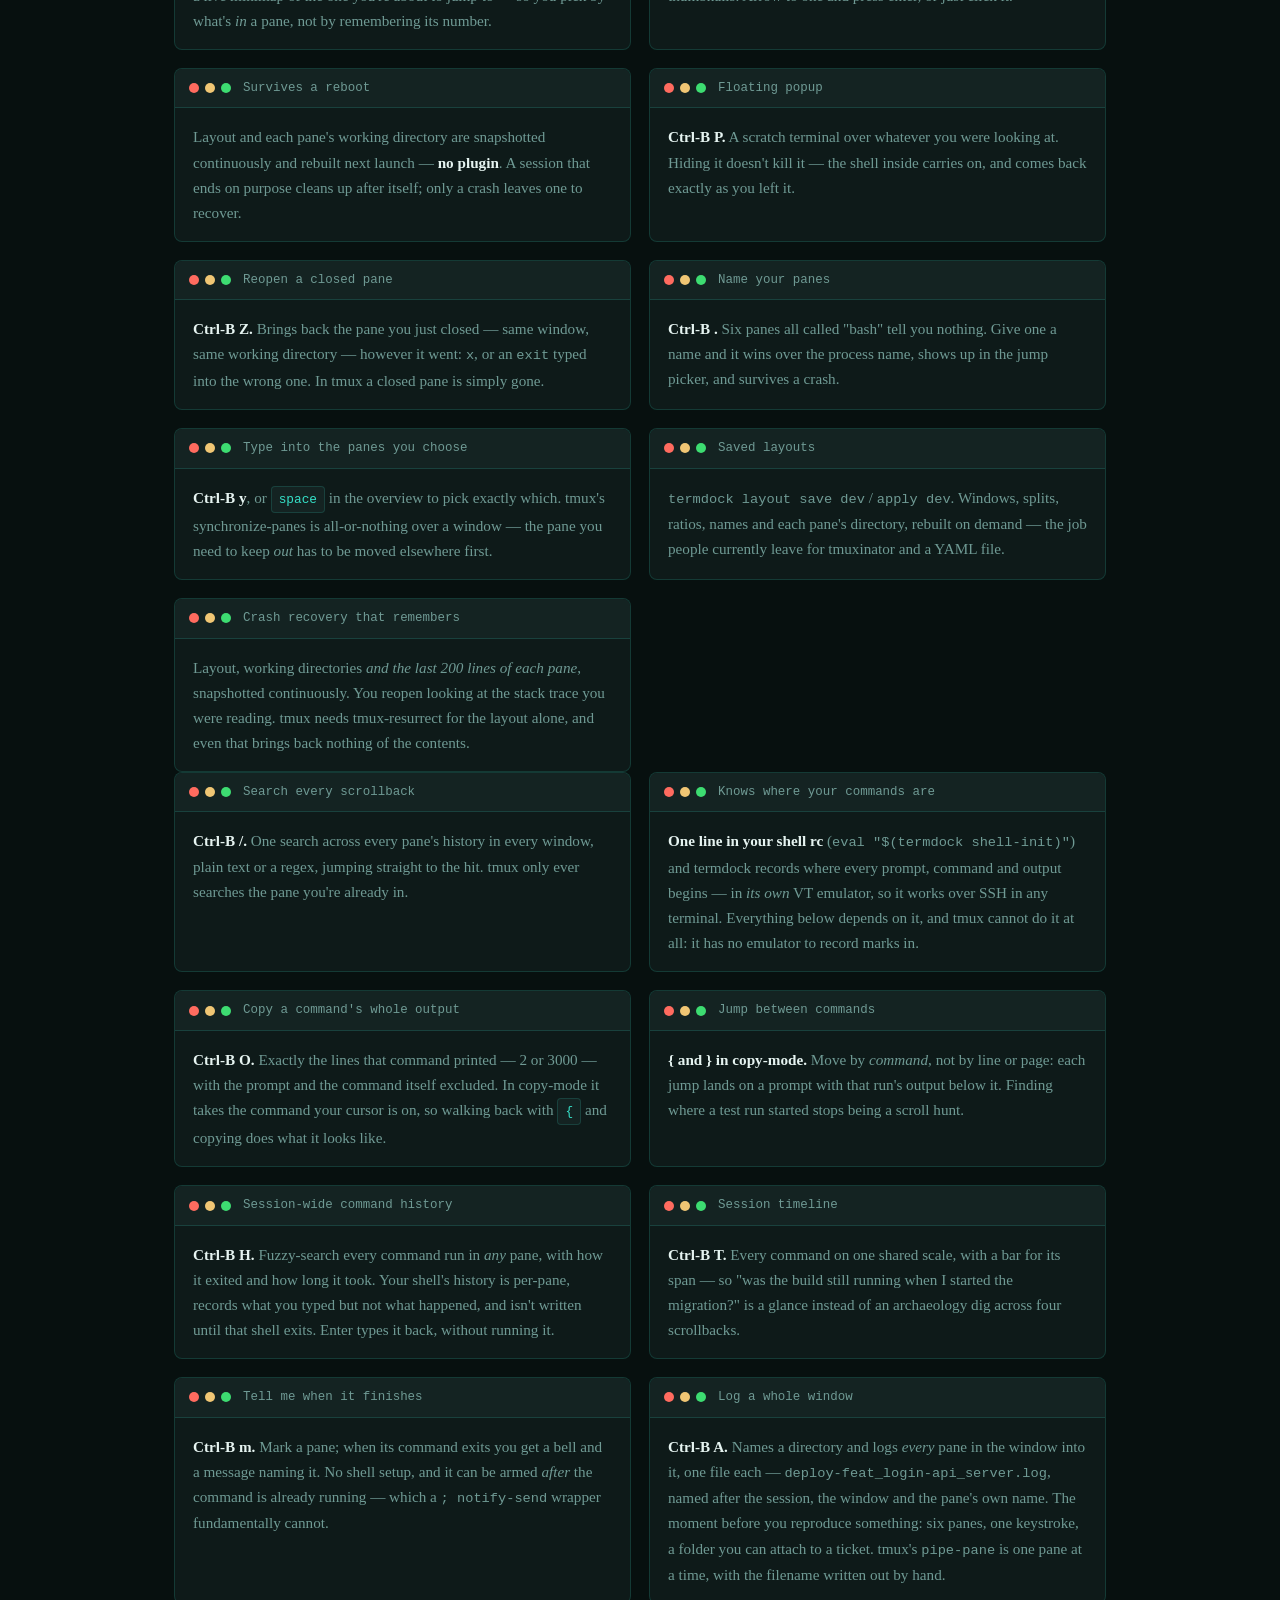
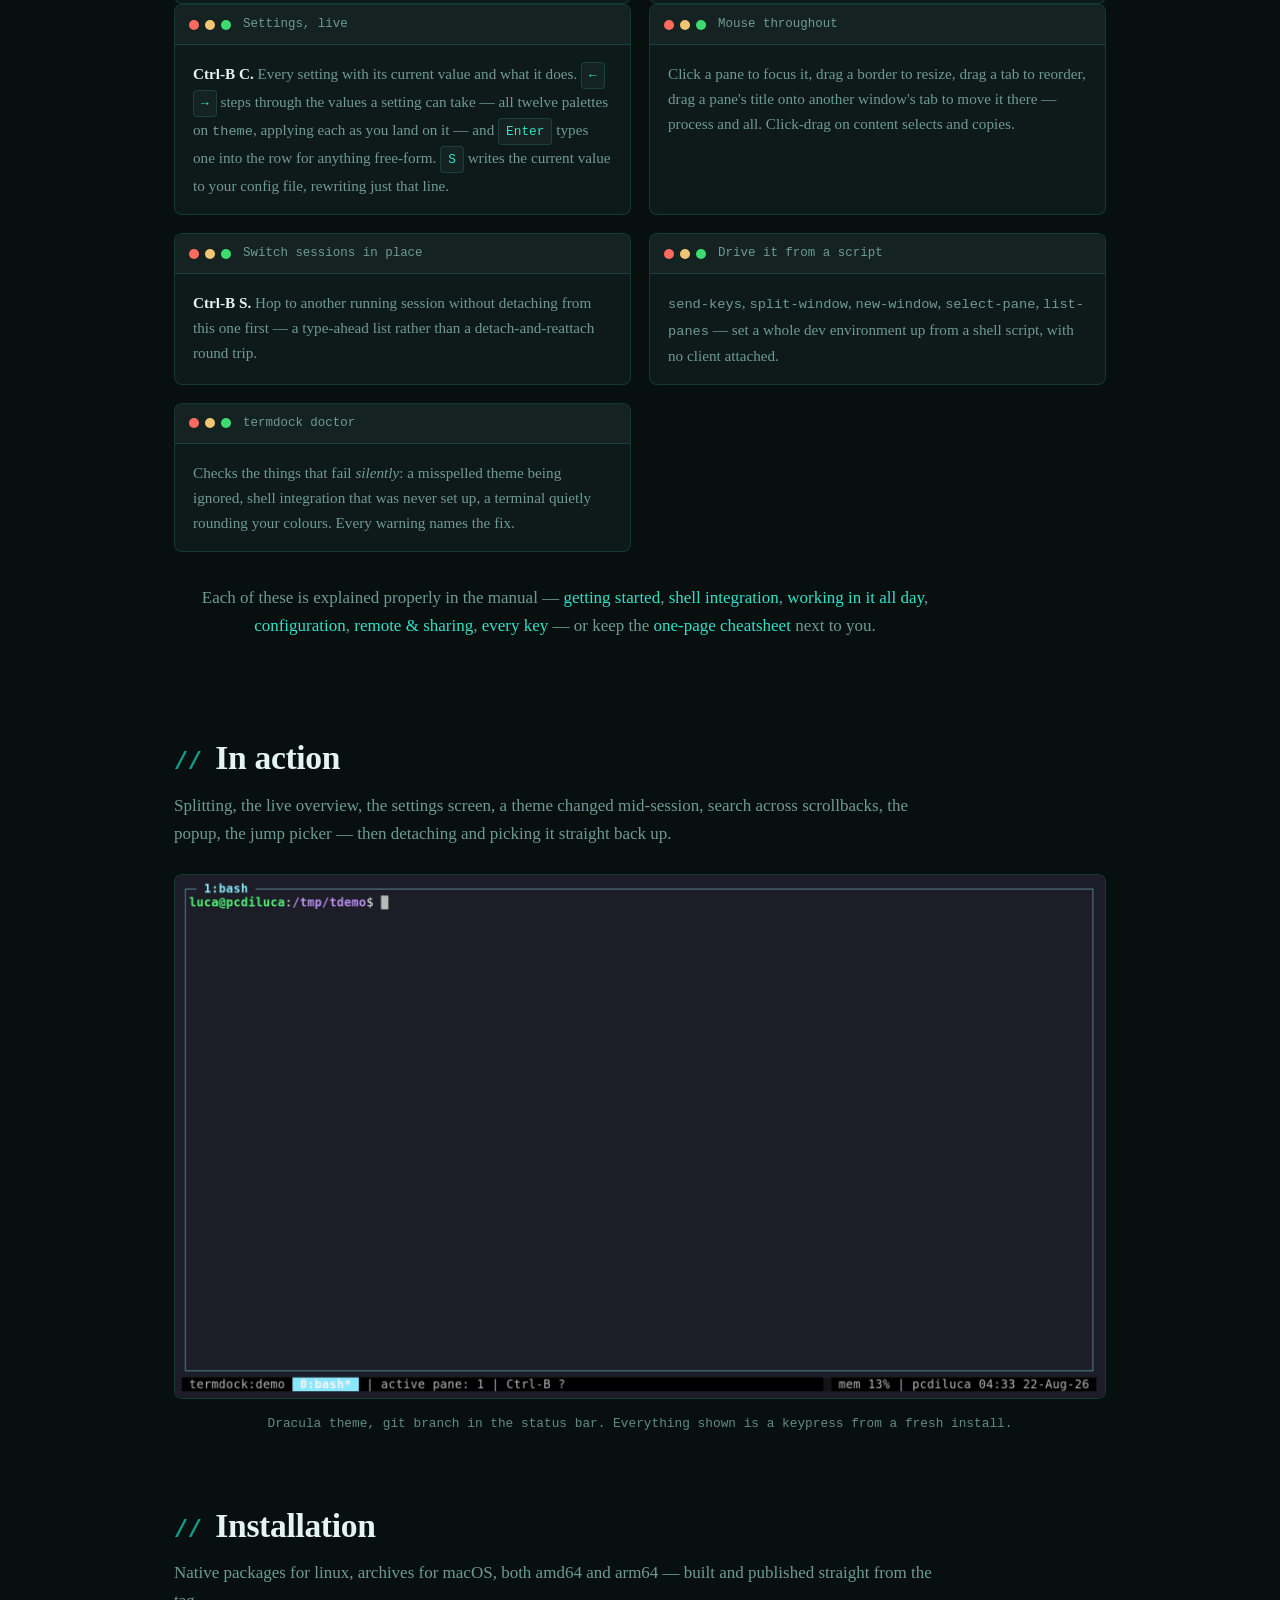
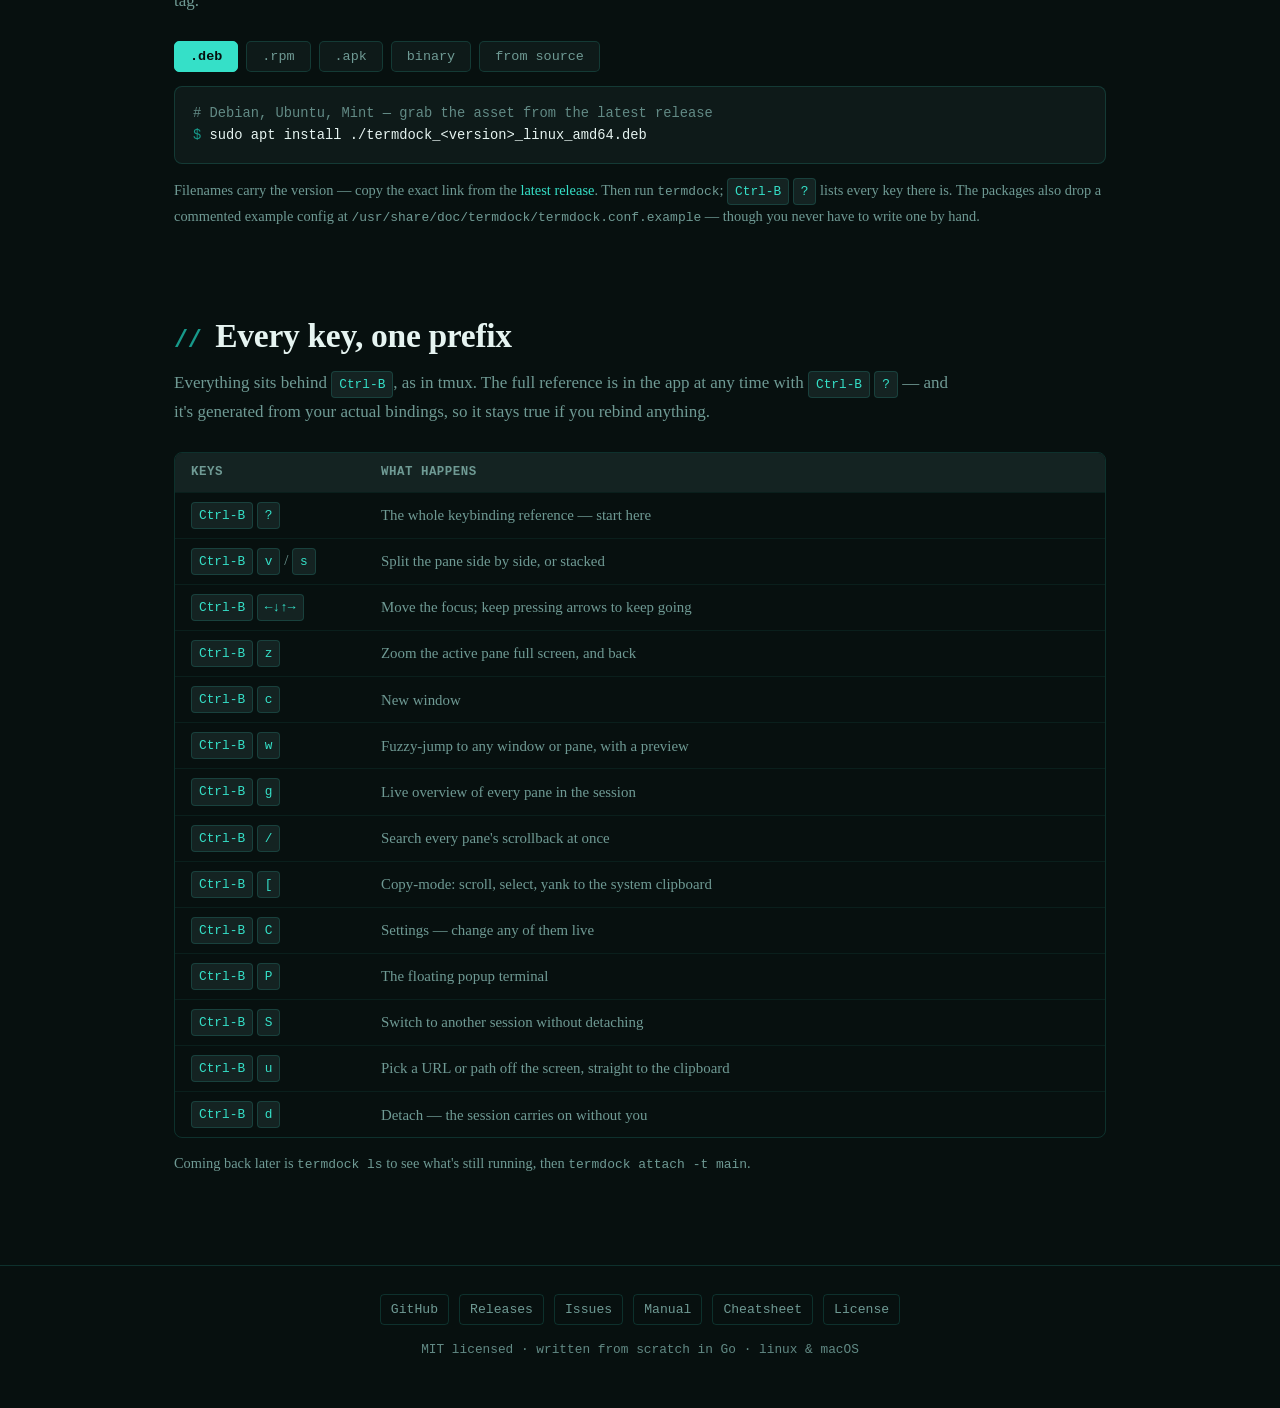
==== commit 05d87959: "Colour the timeline bars with the theme, and unmix two README sections The timeline's bars are the o" ====
--- a/docs/index.html
+++ b/docs/index.html
@@ -325,7 +325,7 @@
     then detaching and picking it straight back up.
   </p>
   <figure class="demo-frame" style="margin:0 0 14px">
-    <img src="demo.gif" width="1200" height="700" alt="A termdock session: naming panes, a failed command's exit status shown on its pane title, the jump picker's live preview, every command the session has run with how it ended, the same commands on a shared timeline, closing a pane and taking it back, then detaching with the work still running" loading="lazy">
+    <img src="demo.gif" width="1920" height="1080" alt="A termdock session: three named panes, a failed command's exit status shown on its pane title, the session retheme'd live from a command prompt, the settings screen, every pane previewed at once, the jump picker's live minimap, every command the session has run with how it ended, the same commands on a shared timeline, zooming one pane, closing a pane and taking it back, then detaching with the work still running" loading="lazy">
   </figure>
   <p class="demo-caption">Dracula theme, git branch in the status bar. Everything shown is a keypress from a fresh install.</p>
 </section>
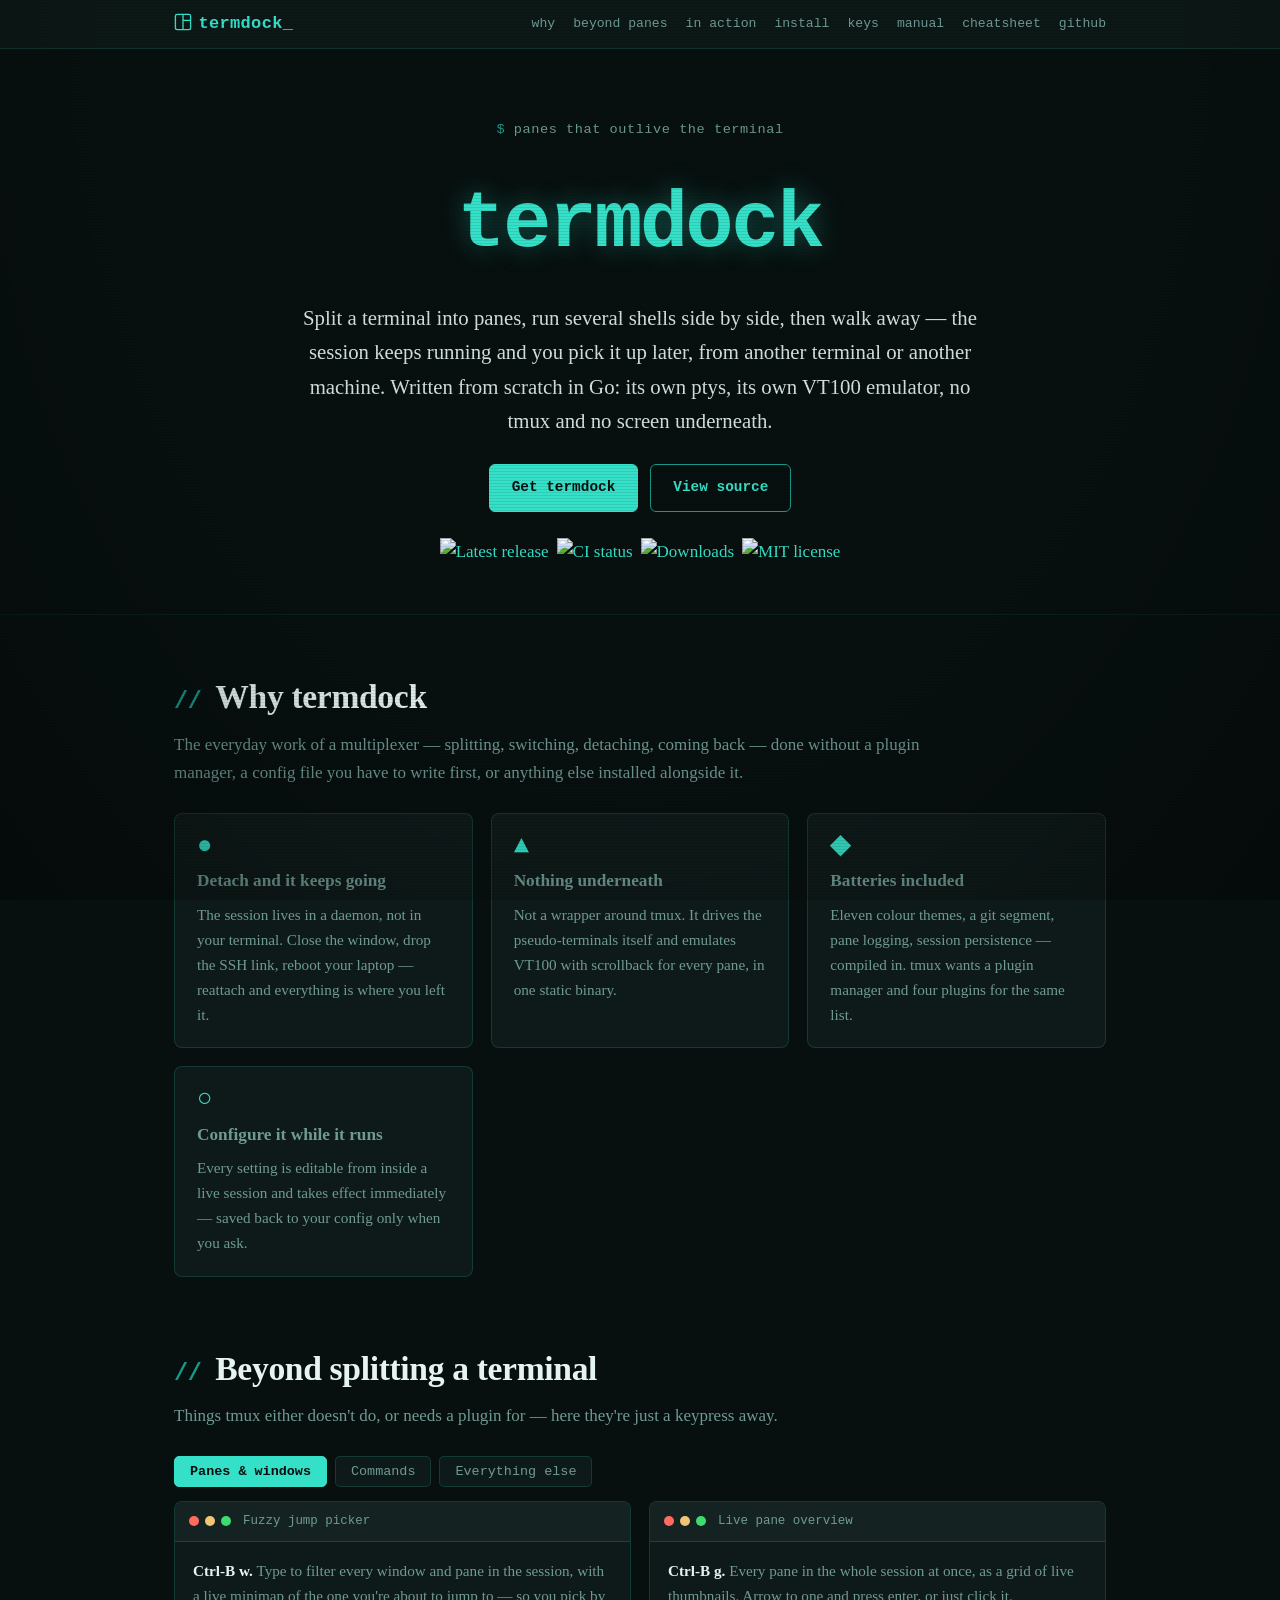
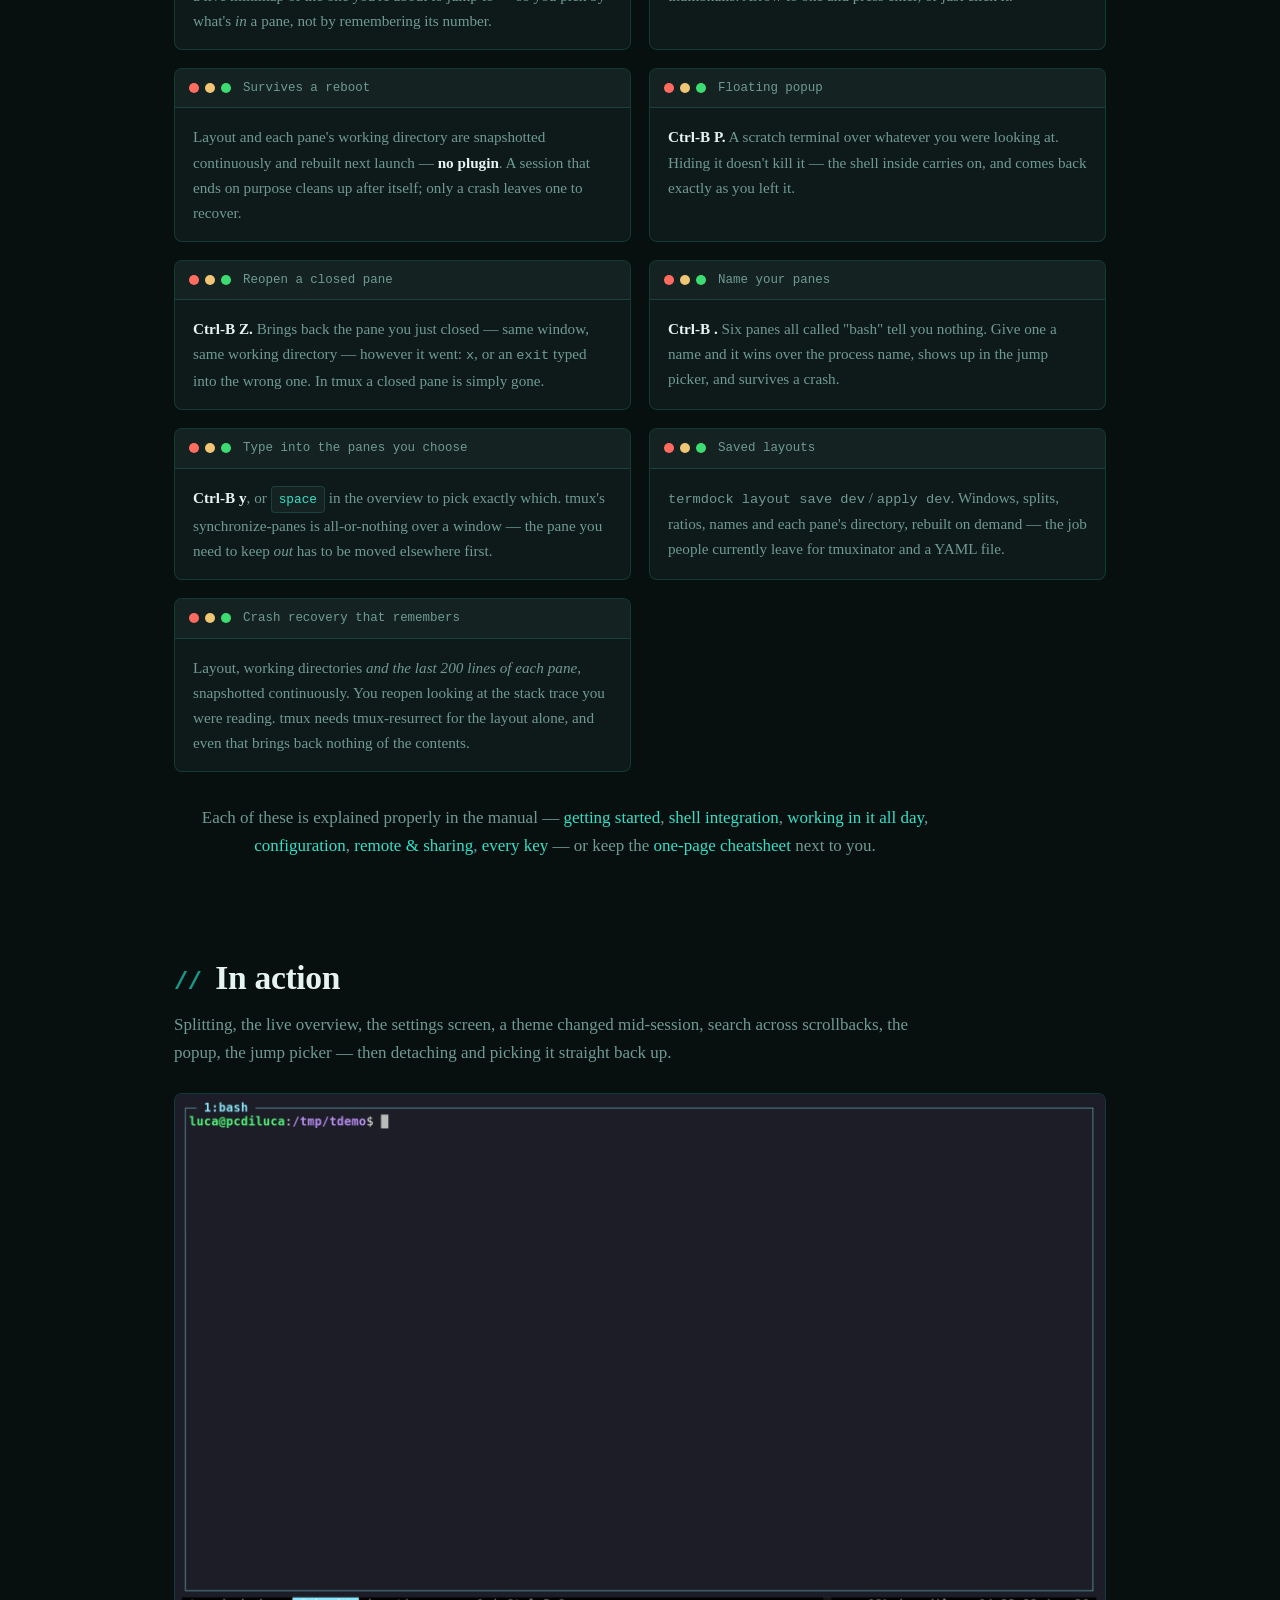
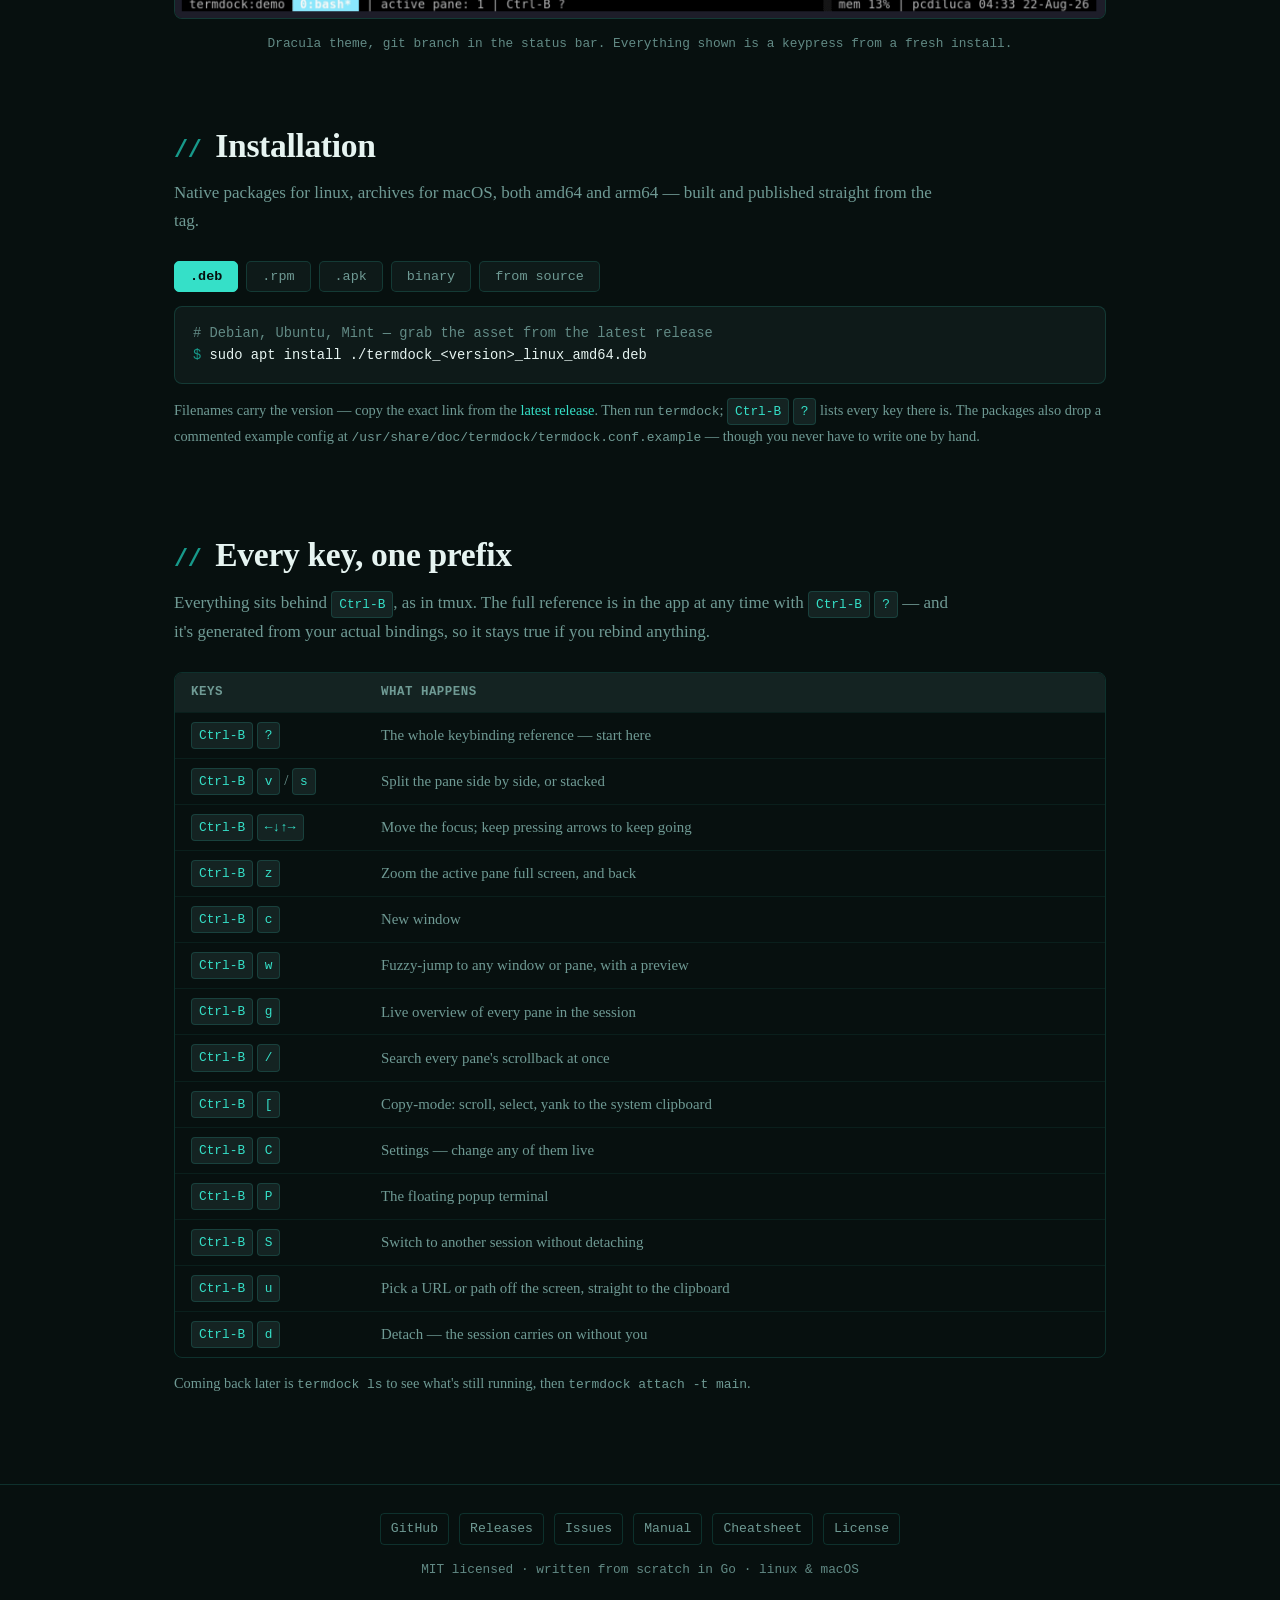
==== commit c1606d17: "Give link previews a still, since none of them animate a GIF og:image pointed at demo.gif. Reddit, S" ====
--- a/docs/index.html
+++ b/docs/index.html
@@ -9,7 +9,15 @@
 <meta property="og:description" content="Panes that outlive the terminal. A multiplexer written from scratch in Go — no tmux, no screen.">
 <meta property="og:type" content="website">
 <meta property="og:url" content="https://padovanl.github.io/termdock/">
-<meta property="og:image" content="https://padovanl.github.io/termdock/demo.gif">
+<!-- A still, not the demo GIF. Link previews (Reddit, Slack, Twitter,
+     Discord) never animate one, they show its first frame, and the
+     recording opens on an empty prompt: as a thumbnail that reads as a
+     broken image. This is a frame from the middle of the same demo. -->
+<meta property="og:image" content="https://padovanl.github.io/termdock/social-card.png">
+<meta property="og:image:width" content="1200">
+<meta property="og:image:height" content="675">
+<meta property="og:image:alt" content="A termdock session split into three named panes: api, worker and logs, with a failed command's exit status shown on the api pane's title.">
+<meta name="twitter:card" content="summary_large_image">
 <meta name="theme-color" content="#07100f">
 <!-- A pane layout, drawn the way termdock draws one: an outer border,
      one vertical split, one horizontal split in the right half. Replaces
--- a/docs/style.css
+++ b/docs/style.css
@@ -48,6 +48,13 @@
   a:hover { text-decoration: underline; }
   .wrap { max-width: 980px; margin: 0 auto; padding: 0 24px; }
 
+  /* Any element carrying a display value of its own outranks the
+     browser's [hidden] rule, so a hidden panel stayed on screen and the
+     tabs above it appeared to do nothing. It had already bitten the
+     install panels, which carry a rule of their own for it; this is the
+     general fix so the next panel added does not repeat it. */
+  [hidden] { display: none !important; }
+
   /* --- topbar --- */
   .topbar {
     position: sticky; top: 0; z-index: 40;
@@ -67,6 +74,14 @@
   .navlinks a { font-family: var(--mono); font-size: .82rem; color: var(--rust); }
   .navlinks a:hover { color: var(--phosphor); text-decoration: none; }
   @media (max-width: 620px) { .navlinks a[data-optional] { display: none; } }
+  /* On a phone the nav needs two lines, and inside one flex row that
+     left the brand vertically centred against them — which reads as the
+     links sitting on top of it. Stack instead, and let the links start
+     from the left rather than being pushed right by margin-left:auto. */
+  @media (max-width: 700px) {
+    .topbar-inner { flex-wrap: wrap; align-items: flex-start; gap: 8px; padding: 10px 16px; }
+    .navlinks { margin-left: 0; width: 100%; gap: 14px; row-gap: 6px; }
+  }
 
   /* --- hero --- */
   .hero { padding: 70px 0 48px; border-bottom: 1px solid var(--hairline-soft); }
@@ -214,8 +229,23 @@
   align-items: start;
 }
 @media (max-width: 900px) {
-  .manual { grid-template-columns: 1fr; gap: 1.5rem; }
+  /* minmax(0, 1fr), not 1fr. A bare 1fr is minmax(auto, 1fr), whose
+     floor is the content's min-content width — so anything wide inside
+     (the demo still, a long code line) widened the track past the
+     viewport and the whole page scrolled sideways, with the heading and
+     prose running off the right edge. The desktop track above already
+     says minmax(0, 1fr) for the same reason. */
+  .manual { grid-template-columns: minmax(0, 1fr); gap: 1.5rem; }
   .manual-toc { position: static; }
+}
+
+@media (max-width: 620px) {
+  .manual { padding: 1.5rem 1rem 3rem; }
+  .manual-body h1 { font-size: 1.7rem !important; }
+  /* Tables in the manual are two-column key/description lists; on a
+     narrow screen the nowrap key column is what forces them wide, so
+     let the whole table scroll rather than the page. */
+  .manual-body table { display: block; overflow-x: auto; }
 }
 
 .manual-toc {
